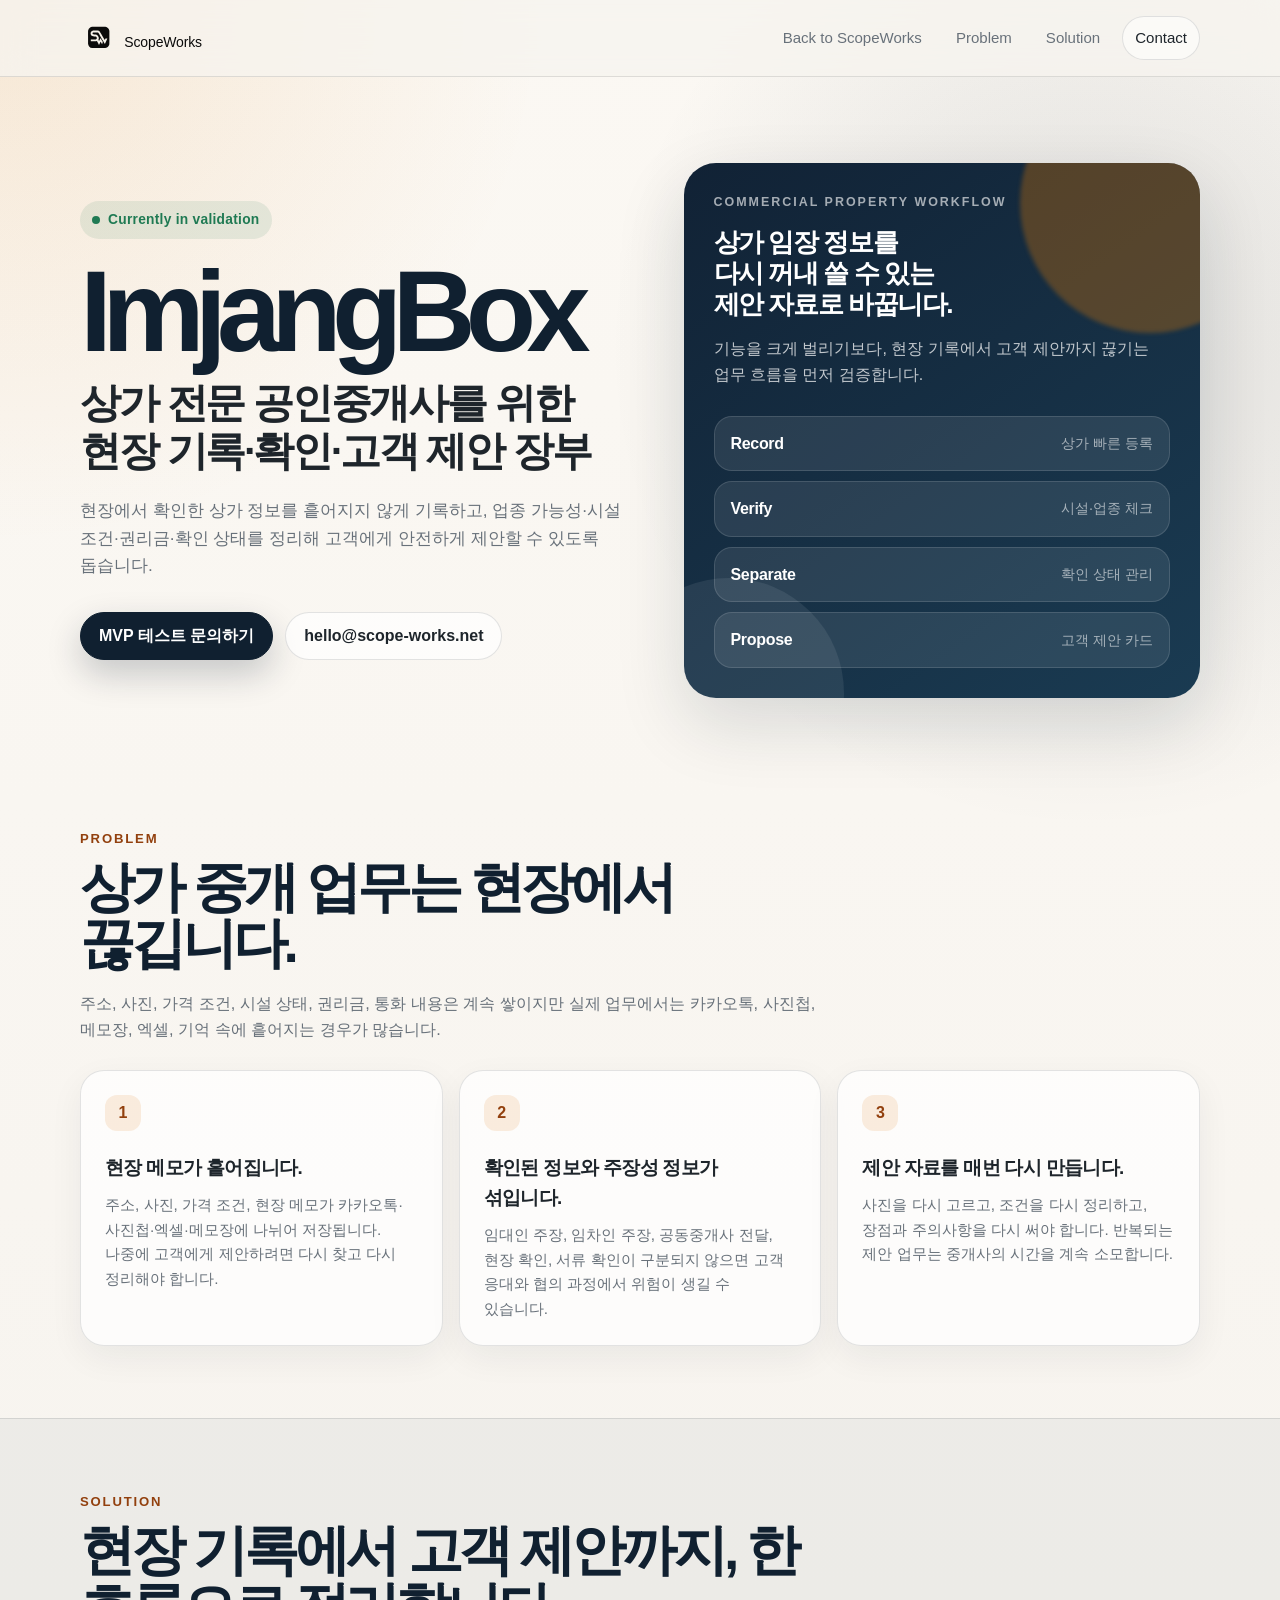
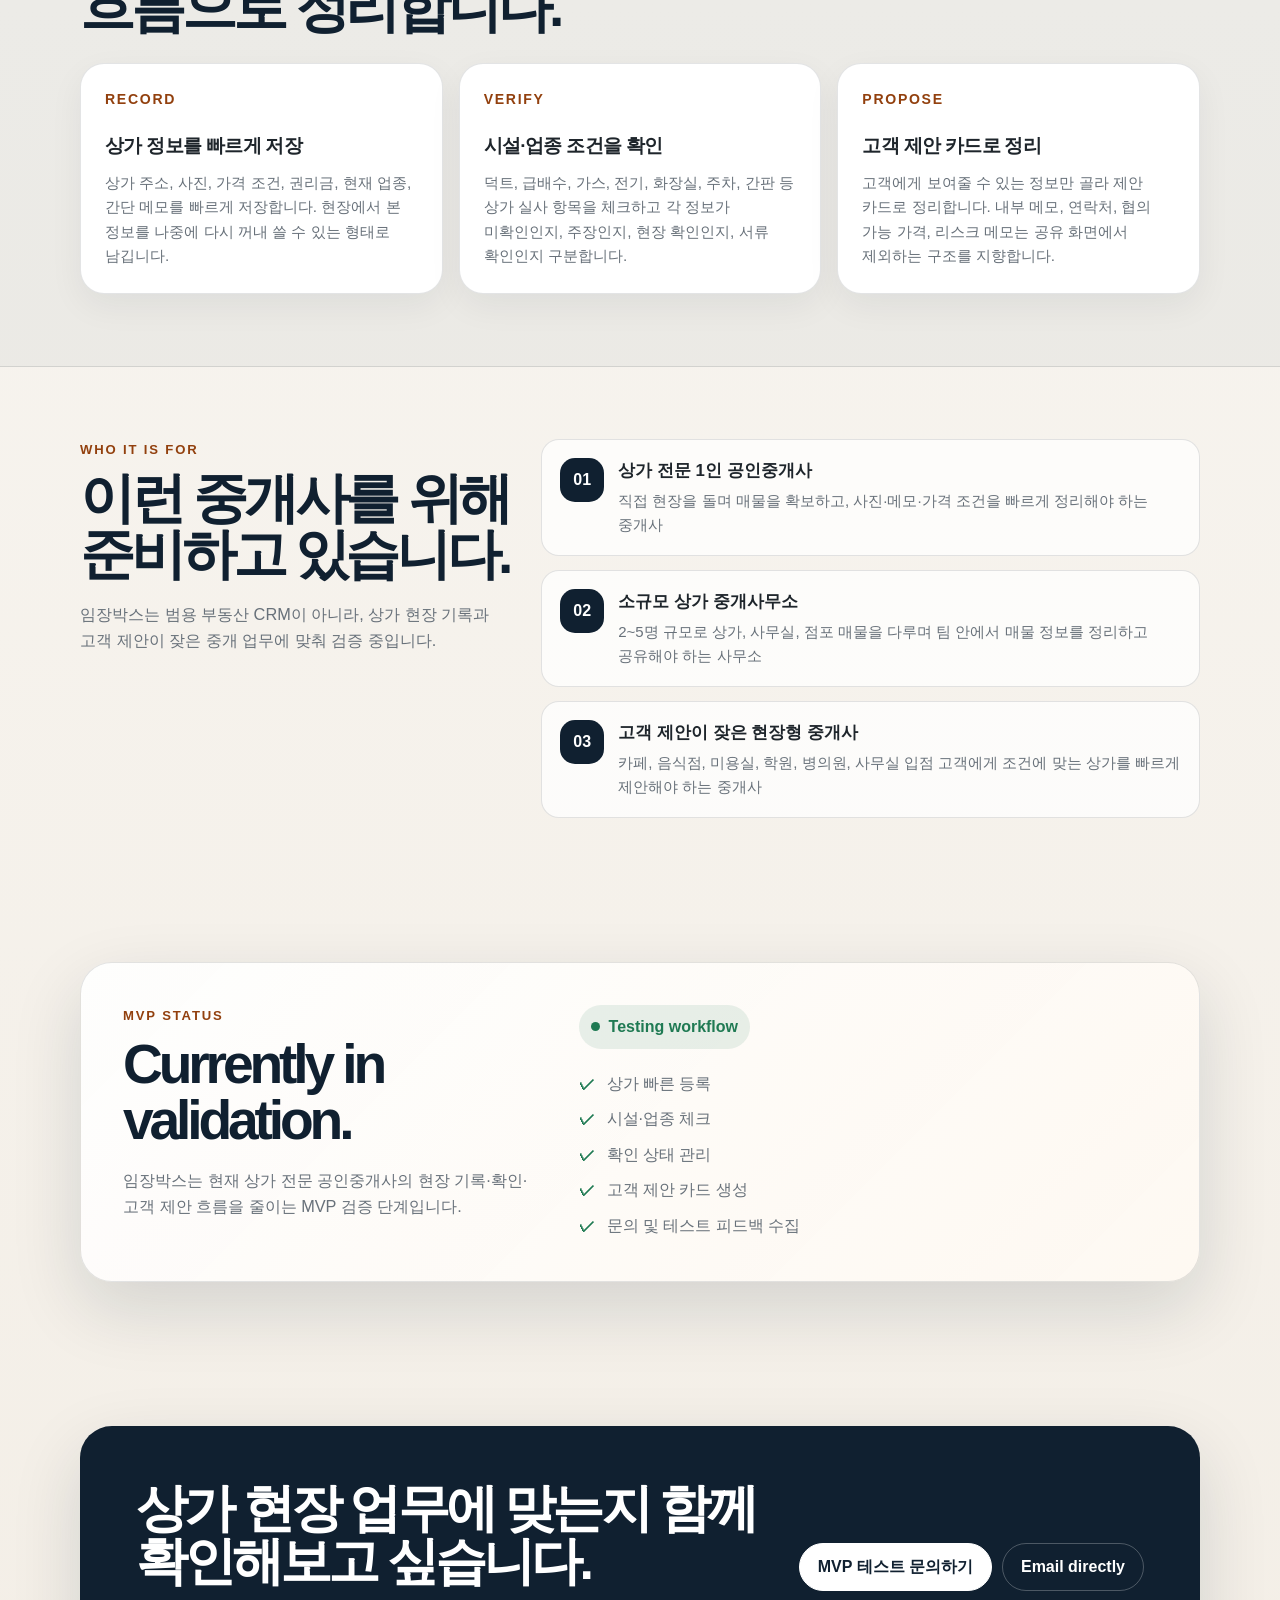
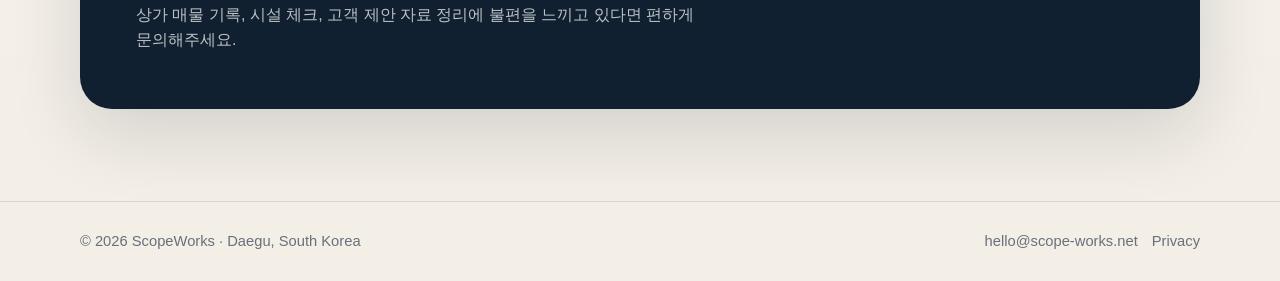
==== imjangbox/index.html @ 3f8b6c14 "Add files via upload" ====
<!doctype html>
<html lang="ko">
<head>
  <meta charset="utf-8" />
  <meta name="viewport" content="width=device-width, initial-scale=1" />
  <title>ImjangBox | 상가 전문 공인중개사용 현장 기록·제안 장부</title>
  <meta name="description" content="임장박스는 상가 전문 공인중개사가 현장에서 확인한 상가 매물 정보를 기록하고, 시설 조건·업종 가능성·확인 상태를 정리해 고객 제안 카드로 연결하는 MVP입니다." />
  <link rel="canonical" href="https://scope-works.net/imjangbox/" />

  <meta property="og:type" content="website" />
  <meta property="og:site_name" content="ScopeWorks" />
  <meta property="og:title" content="ImjangBox by ScopeWorks" />
  <meta property="og:description" content="상가 전문 공인중개사를 위한 현장 기록·확인·고객 제안 장부 MVP" />
  <meta property="og:url" content="https://scope-works.net/imjangbox/" />
  <meta property="og:image" content="https://scope-works.net/og-image.png" />
  <meta name="twitter:card" content="summary_large_image" />

  <link rel="icon" href="/favicon.ico" sizes="any" />
  <link rel="icon" href="/favicon.svg" type="image/svg+xml" />
  <link rel="apple-touch-icon" href="/apple-touch-icon.png" />

  <style>
    :root {
      --bg: #f7f4ef;
      --surface: #fffaf3;
      --surface-strong: #ffffff;
      --ink: #1e252b;
      --muted: #68717a;
      --line: rgba(30, 37, 43, 0.12);
      --navy: #102030;
      --navy-soft: #18344a;
      --accent: #d97706;
      --accent-dark: #92400e;
      --green: #1f7a53;
      --shadow: 0 26px 70px rgba(16, 32, 48, 0.14);
      --radius-xl: 32px;
      --radius-lg: 24px;
      --radius-md: 18px;
      --max: 1120px;
    }

    * { box-sizing: border-box; }
    html { scroll-behavior: smooth; }
    body {
      margin: 0;
      font-family: ui-sans-serif, -apple-system, BlinkMacSystemFont, "Segoe UI", "Apple SD Gothic Neo", "Noto Sans KR", "Malgun Gothic", sans-serif;
      color: var(--ink);
      background:
        radial-gradient(circle at top left, rgba(217, 119, 6, 0.13), transparent 34rem),
        radial-gradient(circle at 85% 10%, rgba(16, 32, 48, 0.12), transparent 30rem),
        linear-gradient(180deg, #fbf8f3 0%, var(--bg) 46%, #f3eee6 100%);
      line-height: 1.6;
      word-break: keep-all;
    }
    a { color: inherit; text-decoration: none; }
    img { max-width: 100%; display: block; }

    .skip {
      position: absolute;
      left: -999px;
      top: auto;
      width: 1px;
      height: 1px;
      overflow: hidden;
    }
    .skip:focus {
      left: 24px;
      top: 24px;
      width: auto;
      height: auto;
      padding: 12px 16px;
      background: var(--navy);
      color: white;
      border-radius: 999px;
      z-index: 999;
    }

    .container { width: min(var(--max), calc(100% - 40px)); margin: 0 auto; }

    .site-header {
      position: sticky;
      top: 0;
      z-index: 50;
      backdrop-filter: blur(16px);
      background: rgba(247, 244, 239, 0.78);
      border-bottom: 1px solid var(--line);
    }
    .nav {
      height: 76px;
      display: flex;
      align-items: center;
      justify-content: space-between;
      gap: 24px;
    }
    .brand { display: flex; align-items: center; gap: 12px; font-weight: 800; letter-spacing: -0.03em; }
    .brand img { width: 168px; height: auto; }
    .brand-text { font-size: 1.05rem; }
    .nav-links { display: flex; align-items: center; gap: 10px; color: var(--muted); font-size: 0.94rem; }
    .nav-links a { padding: 9px 12px; border-radius: 999px; }
    .nav-links a:hover { background: rgba(16, 32, 48, 0.06); color: var(--ink); }
    .nav-links .pill { border: 1px solid var(--line); background: rgba(255,255,255,.55); color: var(--ink); }

    .hero { padding: 86px 0 58px; }
    .hero-grid {
      display: grid;
      grid-template-columns: 1.04fr .96fr;
      gap: 44px;
      align-items: center;
    }
    .eyebrow {
      display: inline-flex;
      align-items: center;
      gap: 8px;
      padding: 8px 12px;
      border-radius: 999px;
      background: rgba(31, 122, 83, 0.1);
      color: var(--green);
      font-weight: 800;
      font-size: .86rem;
      letter-spacing: .02em;
      margin-bottom: 22px;
    }
    .eyebrow::before { content: ""; width: 8px; height: 8px; border-radius: 99px; background: currentColor; }
    h1 {
      font-size: clamp(3.1rem, 9vw, 7.4rem);
      line-height: .88;
      letter-spacing: -0.085em;
      margin: 0 0 18px;
      color: var(--navy);
    }
    .hero h2 {
      margin: 0;
      font-size: clamp(1.5rem, 3.2vw, 2.55rem);
      line-height: 1.16;
      letter-spacing: -0.055em;
      color: var(--ink);
    }
    .hero-copy { margin: 22px 0 0; max-width: 680px; color: var(--muted); font-size: 1.08rem; }
    .cta-row { display: flex; flex-wrap: wrap; gap: 12px; margin-top: 32px; }
    .button {
      display: inline-flex;
      align-items: center;
      justify-content: center;
      min-height: 48px;
      padding: 0 18px;
      border-radius: 999px;
      font-weight: 850;
      border: 1px solid var(--line);
      transition: transform .18s ease, box-shadow .18s ease, background .18s ease;
    }
    .button:hover { transform: translateY(-1px); }
    .button.primary { background: var(--navy); color: white; box-shadow: 0 14px 34px rgba(16, 32, 48, .22); border-color: var(--navy); }
    .button.primary:hover { background: var(--navy-soft); }
    .button.secondary { background: rgba(255,255,255,.68); color: var(--ink); }
    .button.secondary:hover { background: white; }

    .product-card {
      position: relative;
      background: linear-gradient(145deg, #112235, #1a3b52);
      color: white;
      border-radius: var(--radius-xl);
      padding: 30px;
      box-shadow: var(--shadow);
      overflow: hidden;
      min-height: 430px;
    }
    .product-card::before {
      content: "";
      position: absolute;
      inset: -90px -80px auto auto;
      width: 260px;
      height: 260px;
      border-radius: 50%;
      background: rgba(217, 119, 6, 0.33);
      filter: blur(2px);
    }
    .product-card::after {
      content: "";
      position: absolute;
      inset: auto auto -110px -70px;
      width: 230px;
      height: 230px;
      border-radius: 50%;
      background: rgba(255, 255, 255, 0.08);
    }
    .card-inner { position: relative; z-index: 1; }
    .mini-label { font-size: .78rem; text-transform: uppercase; letter-spacing: .16em; color: rgba(255,255,255,.62); font-weight: 800; }
    .product-card h3 { font-size: 1.65rem; line-height: 1.18; letter-spacing: -0.055em; margin: 14px 0 16px; }
    .product-card p { color: rgba(255,255,255,.74); margin: 0; }
    .flow { display: grid; gap: 10px; margin-top: 28px; }
    .flow-item {
      display: flex; align-items: center; justify-content: space-between; gap: 12px;
      padding: 14px 16px;
      border-radius: 18px;
      background: rgba(255,255,255,.09);
      border: 1px solid rgba(255,255,255,.13);
    }
    .flow-item strong { letter-spacing: -0.02em; }
    .flow-item span { color: rgba(255,255,255,.58); font-size: .9rem; }

    section { padding: 72px 0; }
    .section-head { max-width: 760px; margin-bottom: 28px; }
    .section-kicker {
      margin: 0 0 10px;
      color: var(--accent-dark);
      font-size: .82rem;
      text-transform: uppercase;
      font-weight: 900;
      letter-spacing: .14em;
    }
    .section-title {
      margin: 0;
      font-size: clamp(2rem, 4.5vw, 3.45rem);
      line-height: 1.02;
      letter-spacing: -0.075em;
      color: var(--navy);
    }
    .section-copy { color: var(--muted); margin: 18px 0 0; font-size: 1.02rem; max-width: 760px; }

    .grid-3 { display: grid; grid-template-columns: repeat(3, 1fr); gap: 16px; }
    .panel {
      background: rgba(255,255,255,.72);
      border: 1px solid var(--line);
      border-radius: var(--radius-lg);
      padding: 24px;
      box-shadow: 0 12px 34px rgba(16, 32, 48, 0.06);
    }
    .panel .num {
      width: 36px; height: 36px; border-radius: 12px;
      display: grid; place-items: center;
      background: rgba(217, 119, 6, .12);
      color: var(--accent-dark);
      font-weight: 900;
      margin-bottom: 22px;
    }
    .panel h3 { margin: 0 0 10px; font-size: 1.18rem; letter-spacing: -0.035em; }
    .panel p { margin: 0; color: var(--muted); font-size: .96rem; }

    .solution { background: rgba(16, 32, 48, 0.045); border-top: 1px solid var(--line); border-bottom: 1px solid var(--line); }
    .solution .panel { background: var(--surface-strong); }
    .wordmark { font-size: .88rem; color: var(--accent-dark); font-weight: 900; text-transform: uppercase; letter-spacing: .12em; margin-bottom: 20px; }

    .audience-wrap { display: grid; grid-template-columns: .8fr 1.2fr; gap: 22px; align-items: start; }
    .audience-list { display: grid; gap: 14px; }
    .audience-item { display: grid; grid-template-columns: 44px 1fr; gap: 14px; padding: 18px; border-radius: var(--radius-md); border: 1px solid var(--line); background: rgba(255,255,255,.72); }
    .audience-icon { width: 44px; height: 44px; border-radius: 15px; background: var(--navy); color: white; display: grid; place-items: center; font-weight: 900; }
    .audience-item h3 { margin: 0 0 4px; font-size: 1.05rem; }
    .audience-item p { margin: 0; color: var(--muted); font-size: .94rem; }

    .status-card {
      background: linear-gradient(135deg, rgba(255,255,255,.88), rgba(255,250,243,.86));
      border: 1px solid var(--line);
      border-radius: var(--radius-xl);
      padding: clamp(26px, 5vw, 42px);
      box-shadow: var(--shadow);
      display: grid;
      grid-template-columns: .85fr 1.15fr;
      gap: 28px;
      align-items: start;
    }
    .status-badge { display: inline-flex; align-items: center; gap: 9px; padding: 9px 12px; border-radius: 999px; background: rgba(31,122,83,.1); color: var(--green); font-weight: 900; }
    .status-badge::before { content: ""; width: 9px; height: 9px; background: currentColor; border-radius: 50%; }
    .check-list { list-style: none; padding: 0; margin: 0; display: grid; gap: 10px; }
    .check-list li { position: relative; padding-left: 28px; color: var(--muted); }
    .check-list li::before { content: "✓"; position: absolute; left: 0; top: 0; color: var(--green); font-weight: 900; }

    .contact { padding-bottom: 92px; }
    .contact-box {
      background: var(--navy);
      color: white;
      border-radius: var(--radius-xl);
      padding: clamp(30px, 6vw, 56px);
      display: grid;
      grid-template-columns: 1fr auto;
      gap: 28px;
      align-items: center;
      box-shadow: var(--shadow);
    }
    .contact-box h2 { margin: 0 0 14px; font-size: clamp(2rem, 4.5vw, 3.25rem); line-height: 1.02; letter-spacing: -0.075em; }
    .contact-box p { margin: 0; color: rgba(255,255,255,.72); max-width: 760px; }
    .contact-actions { display: flex; flex-wrap: wrap; gap: 10px; justify-content: flex-end; }
    .contact .button.primary { background: white; color: var(--navy); border-color: white; box-shadow: none; }
    .contact .button.secondary { background: transparent; color: white; border-color: rgba(255,255,255,.25); }

    .site-footer { border-top: 1px solid var(--line); padding: 28px 0; color: var(--muted); font-size: .92rem; }
    .footer-inner { display: flex; justify-content: space-between; gap: 16px; align-items: center; flex-wrap: wrap; }
    .footer-links { display: flex; gap: 14px; align-items: center; flex-wrap: wrap; }
    .footer-links a:hover { color: var(--ink); }

    @media (max-width: 900px) {
      .hero { padding-top: 58px; }
      .hero-grid, .audience-wrap, .status-card, .contact-box { grid-template-columns: 1fr; }
      .product-card { min-height: 0; }
      .grid-3 { grid-template-columns: 1fr; }
      .contact-actions { justify-content: flex-start; }
      .nav { height: 66px; }
      .brand img { width: 142px; }
      .nav-links a:not(.pill) { display: none; }
    }
    @media (max-width: 560px) {
      .container { width: min(100% - 28px, var(--max)); }
      section { padding: 54px 0; }
      .hero { padding: 46px 0 36px; }
      .product-card, .panel, .status-card, .contact-box { border-radius: 22px; }
      .button { width: 100%; }
      .cta-row, .contact-actions { width: 100%; }
      .nav-links .pill { padding-inline: 10px; }
    }
  </style>

  <script type="application/ld+json">
  {
    "@context": "https://schema.org",
    "@type": "SoftwareApplication",
    "name": "ImjangBox",
    "applicationCategory": "BusinessApplication",
    "operatingSystem": "Web",
    "description": "상가 전문 공인중개사를 위한 현장 기록·확인·고객 제안 장부 MVP",
    "url": "https://scope-works.net/imjangbox/",
    "publisher": {
      "@type": "Organization",
      "name": "ScopeWorks",
      "url": "https://scope-works.net/",
      "email": "hello@scope-works.net"
    }
  }
  </script>
</head>
<body>
  <a class="skip" href="#main">본문으로 이동</a>

  <header class="site-header">
    <div class="container nav" aria-label="Main navigation">
      <a class="brand" href="/" aria-label="ScopeWorks home">
        <img src="/logo.svg" alt="ScopeWorks" onerror="this.style.display='none'; this.nextElementSibling.style.display='inline';" />
        <span class="brand-text" style="display:none;">ScopeWorks</span>
      </a>
      <nav class="nav-links" aria-label="Page navigation">
        <a href="/">Back to ScopeWorks</a>
        <a href="#problem">Problem</a>
        <a href="#solution">Solution</a>
        <a class="pill" href="https://docs.google.com/forms/d/e/1FAIpQLSdA_9wyBIyGk60wJMkXWA0QZ81RhQ4heFFH1GMJtZ8MtcViuQ/viewform?usp=sharing&ouid=108030737834910059226" target="_blank" rel="noopener noreferrer">Contact</a>
      </nav>
    </div>
  </header>

  <main id="main">
    <section class="hero">
      <div class="container hero-grid">
        <div>
          <div class="eyebrow">Currently in validation</div>
          <h1>ImjangBox</h1>
          <h2>상가 전문 공인중개사를 위한<br />현장 기록·확인·고객 제안 장부</h2>
          <p class="hero-copy">
            현장에서 확인한 상가 정보를 흩어지지 않게 기록하고, 업종 가능성·시설 조건·권리금·확인 상태를 정리해 고객에게 안전하게 제안할 수 있도록 돕습니다.
          </p>
          <div class="cta-row">
            <a class="button primary" href="https://docs.google.com/forms/d/e/1FAIpQLSdA_9wyBIyGk60wJMkXWA0QZ81RhQ4heFFH1GMJtZ8MtcViuQ/viewform?usp=sharing&ouid=108030737834910059226" target="_blank" rel="noopener noreferrer">MVP 테스트 문의하기</a>
            <a class="button secondary" href="mailto:hello@scope-works.net">hello@scope-works.net</a>
          </div>
        </div>

        <aside class="product-card" aria-label="ImjangBox workflow">
          <div class="card-inner">
            <div class="mini-label">Commercial property workflow</div>
            <h3>상가 임장 정보를<br />다시 꺼내 쓸 수 있는<br />제안 자료로 바꿉니다.</h3>
            <p>기능을 크게 벌리기보다, 현장 기록에서 고객 제안까지 끊기는 업무 흐름을 먼저 검증합니다.</p>
            <div class="flow" aria-label="Core workflow">
              <div class="flow-item"><strong>Record</strong><span>상가 빠른 등록</span></div>
              <div class="flow-item"><strong>Verify</strong><span>시설·업종 체크</span></div>
              <div class="flow-item"><strong>Separate</strong><span>확인 상태 관리</span></div>
              <div class="flow-item"><strong>Propose</strong><span>고객 제안 카드</span></div>
            </div>
          </div>
        </aside>
      </div>
    </section>

    <section id="problem" aria-labelledby="problem-title">
      <div class="container">
        <div class="section-head">
          <p class="section-kicker">Problem</p>
          <h2 class="section-title" id="problem-title">상가 중개 업무는 현장에서 끊깁니다.</h2>
          <p class="section-copy">
            주소, 사진, 가격 조건, 시설 상태, 권리금, 통화 내용은 계속 쌓이지만 실제 업무에서는 카카오톡, 사진첩, 메모장, 엑셀, 기억 속에 흩어지는 경우가 많습니다.
          </p>
        </div>
        <div class="grid-3">
          <article class="panel">
            <div class="num">1</div>
            <h3>현장 메모가 흩어집니다.</h3>
            <p>주소, 사진, 가격 조건, 현장 메모가 카카오톡·사진첩·엑셀·메모장에 나뉘어 저장됩니다. 나중에 고객에게 제안하려면 다시 찾고 다시 정리해야 합니다.</p>
          </article>
          <article class="panel">
            <div class="num">2</div>
            <h3>확인된 정보와 주장성 정보가 섞입니다.</h3>
            <p>임대인 주장, 임차인 주장, 공동중개사 전달, 현장 확인, 서류 확인이 구분되지 않으면 고객 응대와 협의 과정에서 위험이 생길 수 있습니다.</p>
          </article>
          <article class="panel">
            <div class="num">3</div>
            <h3>제안 자료를 매번 다시 만듭니다.</h3>
            <p>사진을 다시 고르고, 조건을 다시 정리하고, 장점과 주의사항을 다시 써야 합니다. 반복되는 제안 업무는 중개사의 시간을 계속 소모합니다.</p>
          </article>
        </div>
      </div>
    </section>

    <section class="solution" id="solution" aria-labelledby="solution-title">
      <div class="container">
        <div class="section-head">
          <p class="section-kicker">Solution</p>
          <h2 class="section-title" id="solution-title">현장 기록에서 고객 제안까지, 한 흐름으로 정리합니다.</h2>
        </div>
        <div class="grid-3">
          <article class="panel">
            <div class="wordmark">Record</div>
            <h3>상가 정보를 빠르게 저장</h3>
            <p>상가 주소, 사진, 가격 조건, 권리금, 현재 업종, 간단 메모를 빠르게 저장합니다. 현장에서 본 정보를 나중에 다시 꺼내 쓸 수 있는 형태로 남깁니다.</p>
          </article>
          <article class="panel">
            <div class="wordmark">Verify</div>
            <h3>시설·업종 조건을 확인</h3>
            <p>덕트, 급배수, 가스, 전기, 화장실, 주차, 간판 등 상가 실사 항목을 체크하고 각 정보가 미확인인지, 주장인지, 현장 확인인지, 서류 확인인지 구분합니다.</p>
          </article>
          <article class="panel">
            <div class="wordmark">Propose</div>
            <h3>고객 제안 카드로 정리</h3>
            <p>고객에게 보여줄 수 있는 정보만 골라 제안 카드로 정리합니다. 내부 메모, 연락처, 협의 가능 가격, 리스크 메모는 공유 화면에서 제외하는 구조를 지향합니다.</p>
          </article>
        </div>
      </div>
    </section>

    <section id="audience" aria-labelledby="audience-title">
      <div class="container audience-wrap">
        <div class="section-head">
          <p class="section-kicker">Who it is for</p>
          <h2 class="section-title" id="audience-title">이런 중개사를 위해 준비하고 있습니다.</h2>
          <p class="section-copy">임장박스는 범용 부동산 CRM이 아니라, 상가 현장 기록과 고객 제안이 잦은 중개 업무에 맞춰 검증 중입니다.</p>
        </div>
        <div class="audience-list">
          <article class="audience-item">
            <div class="audience-icon">01</div>
            <div><h3>상가 전문 1인 공인중개사</h3><p>직접 현장을 돌며 매물을 확보하고, 사진·메모·가격 조건을 빠르게 정리해야 하는 중개사</p></div>
          </article>
          <article class="audience-item">
            <div class="audience-icon">02</div>
            <div><h3>소규모 상가 중개사무소</h3><p>2~5명 규모로 상가, 사무실, 점포 매물을 다루며 팀 안에서 매물 정보를 정리하고 공유해야 하는 사무소</p></div>
          </article>
          <article class="audience-item">
            <div class="audience-icon">03</div>
            <div><h3>고객 제안이 잦은 현장형 중개사</h3><p>카페, 음식점, 미용실, 학원, 병의원, 사무실 입점 고객에게 조건에 맞는 상가를 빠르게 제안해야 하는 중개사</p></div>
          </article>
        </div>
      </div>
    </section>

    <section id="status" aria-labelledby="status-title">
      <div class="container">
        <div class="status-card">
          <div>
            <p class="section-kicker">MVP Status</p>
            <h2 class="section-title" id="status-title">Currently in validation.</h2>
            <p class="section-copy">임장박스는 현재 상가 전문 공인중개사의 현장 기록·확인·고객 제안 흐름을 줄이는 MVP 검증 단계입니다.</p>
          </div>
          <div>
            <div class="status-badge">Testing workflow</div>
            <ul class="check-list" style="margin-top: 22px;">
              <li>상가 빠른 등록</li>
              <li>시설·업종 체크</li>
              <li>확인 상태 관리</li>
              <li>고객 제안 카드 생성</li>
              <li>문의 및 테스트 피드백 수집</li>
            </ul>
          </div>
        </div>
      </div>
    </section>

    <section class="contact" id="contact" aria-labelledby="contact-title">
      <div class="container">
        <div class="contact-box">
          <div>
            <h2 id="contact-title">상가 현장 업무에 맞는지 함께 확인해보고 싶습니다.</h2>
            <p>상가 매물 기록, 시설 체크, 고객 제안 자료 정리에 불편을 느끼고 있다면 편하게 문의해주세요.</p>
          </div>
          <div class="contact-actions">
            <a class="button primary" href="https://docs.google.com/forms/d/e/1FAIpQLSdA_9wyBIyGk60wJMkXWA0QZ81RhQ4heFFH1GMJtZ8MtcViuQ/viewform?usp=sharing&ouid=108030737834910059226" target="_blank" rel="noopener noreferrer">MVP 테스트 문의하기</a>
            <a class="button secondary" href="mailto:hello@scope-works.net">Email directly</a>
          </div>
        </div>
      </div>
    </section>
  </main>

  <footer class="site-footer">
    <div class="container footer-inner">
      <div>© 2026 ScopeWorks · Daegu, South Korea</div>
      <div class="footer-links">
        <a href="mailto:hello@scope-works.net">hello@scope-works.net</a>
        <a href="/privacy.html">Privacy</a>
      </div>
    </div>
  </footer>
</body>
</html>
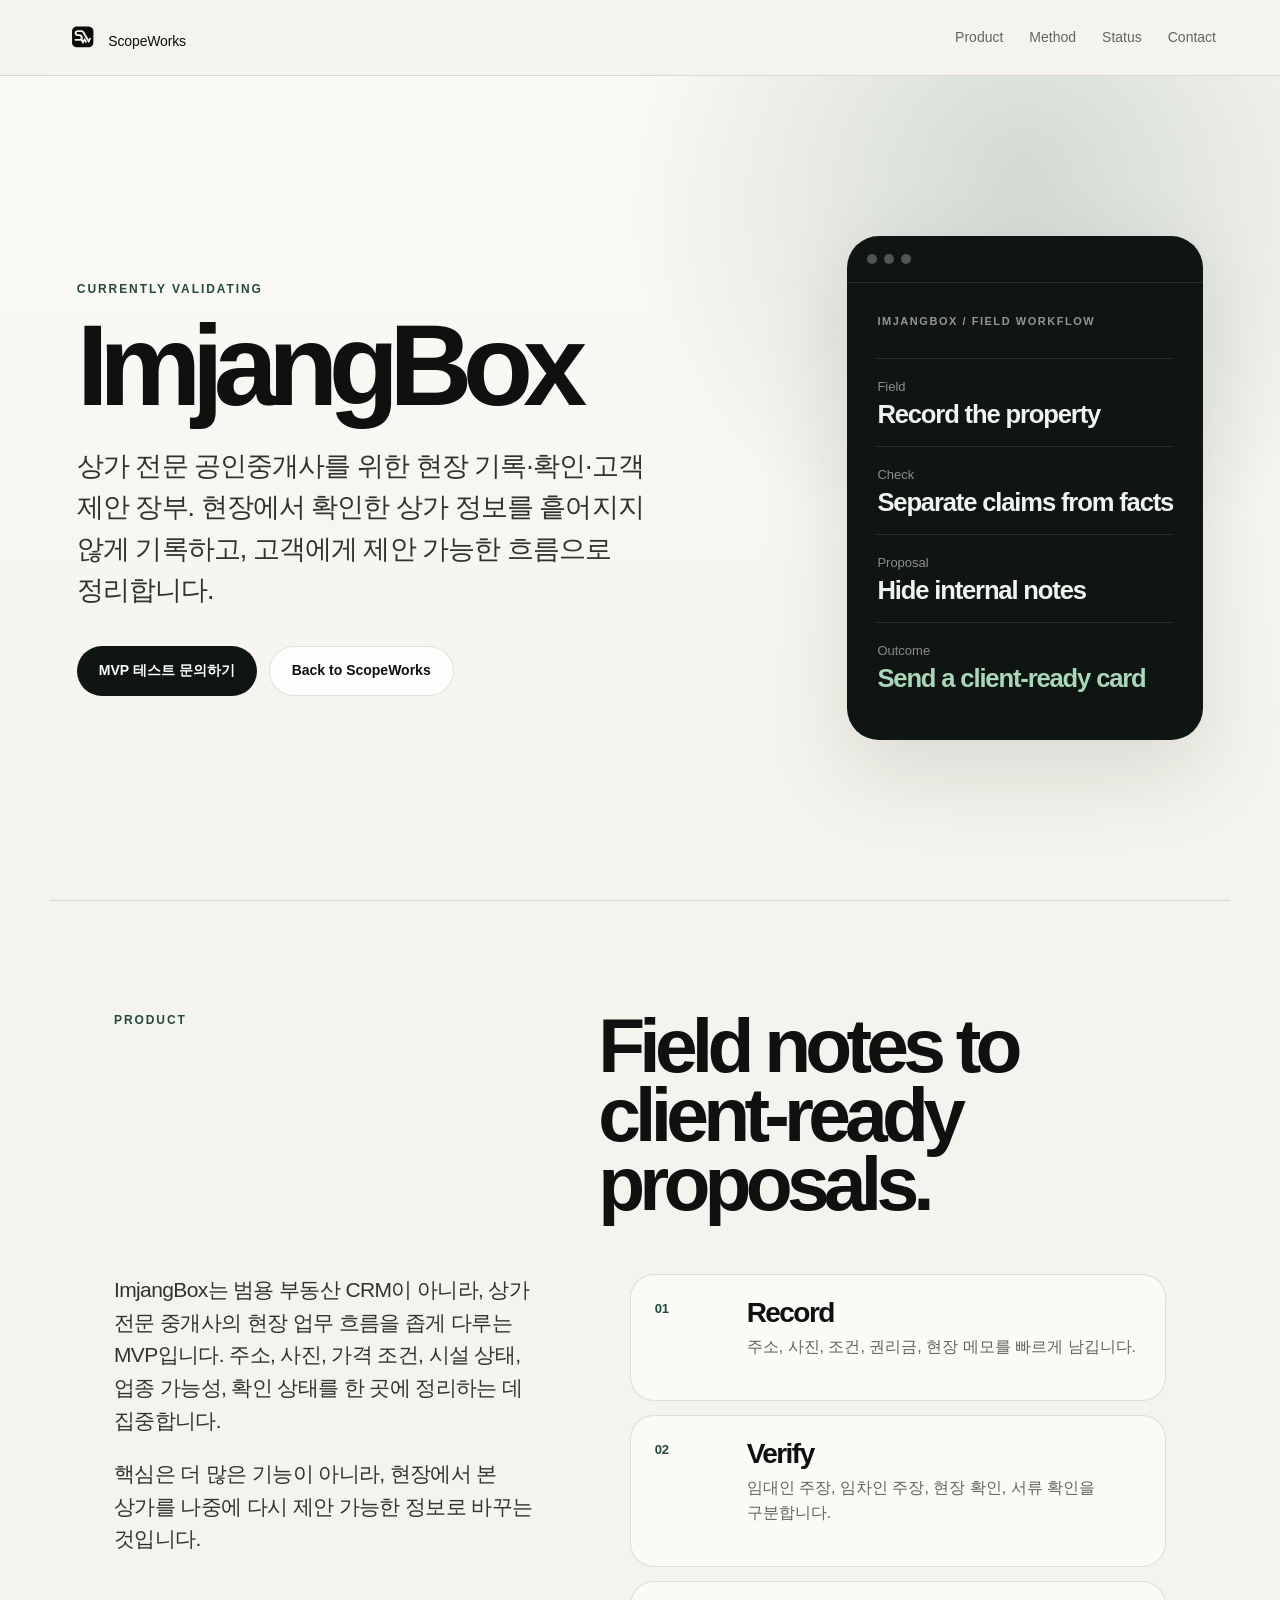
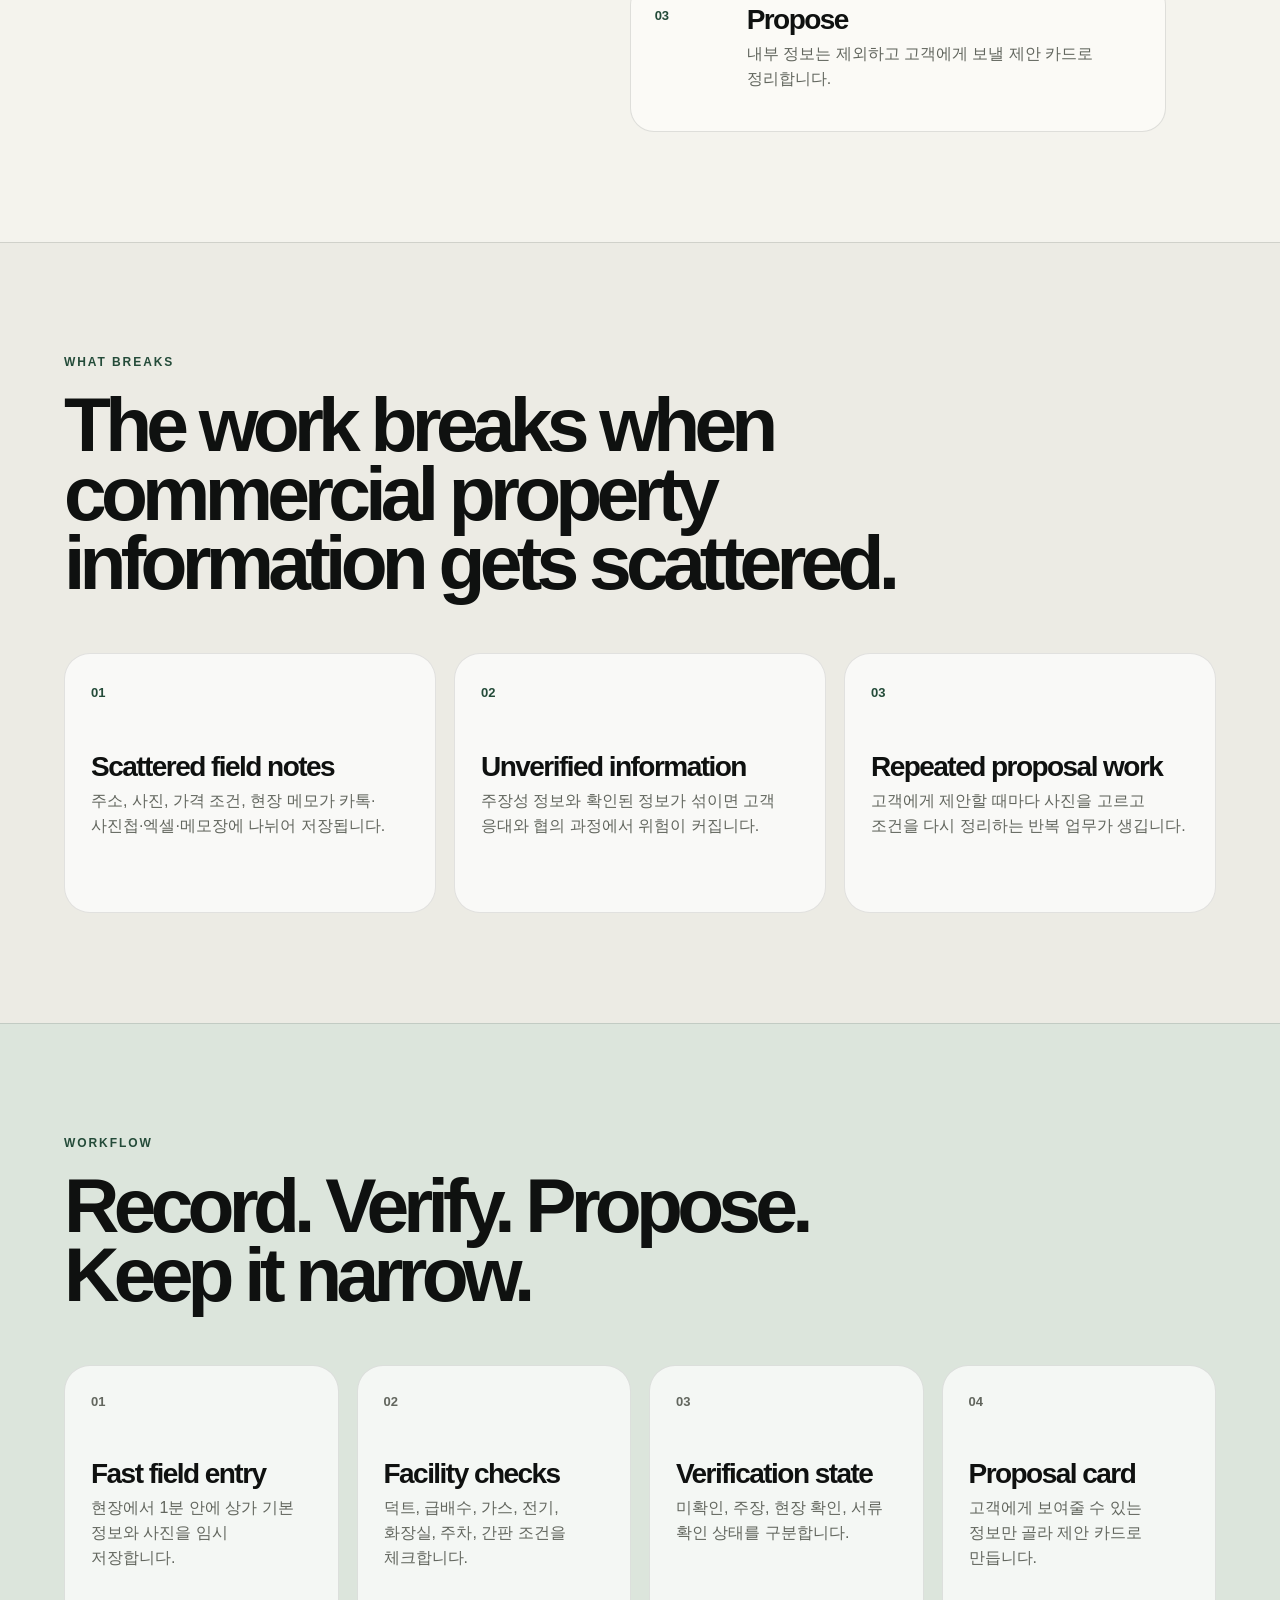
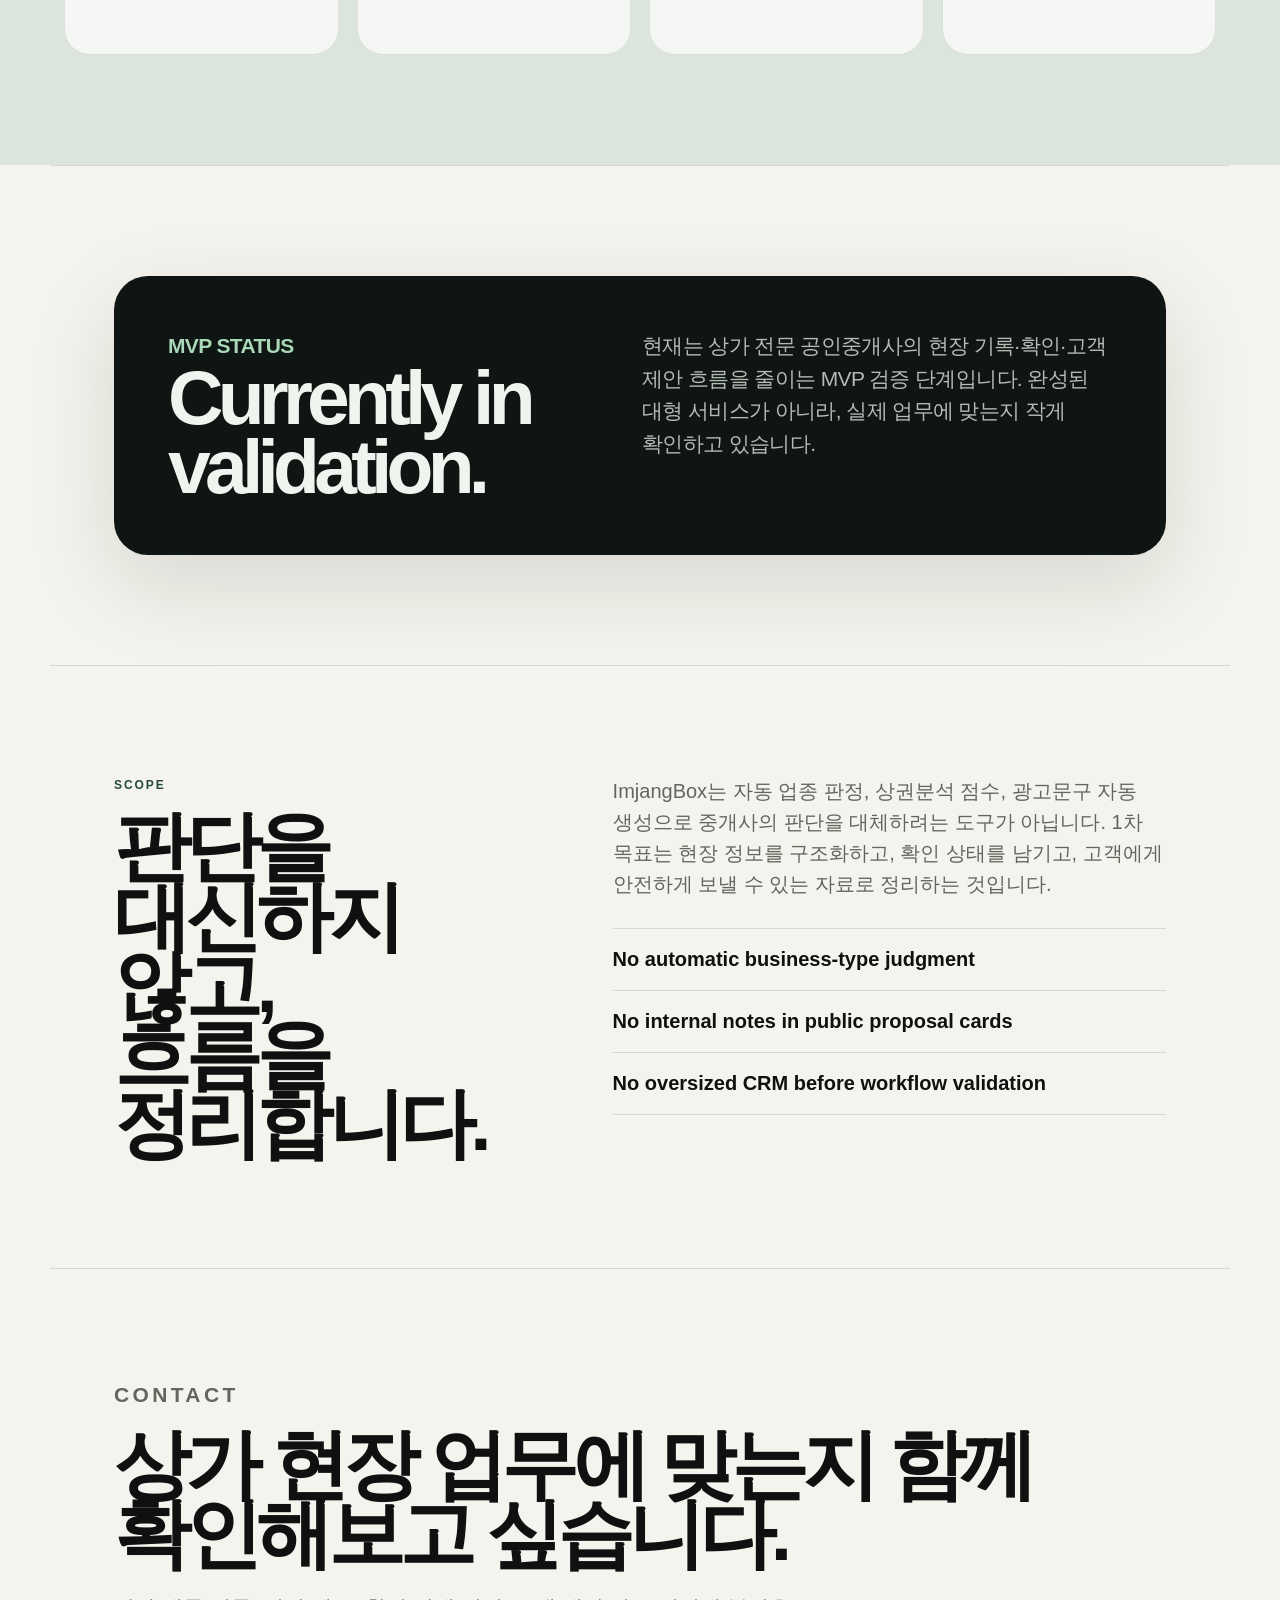
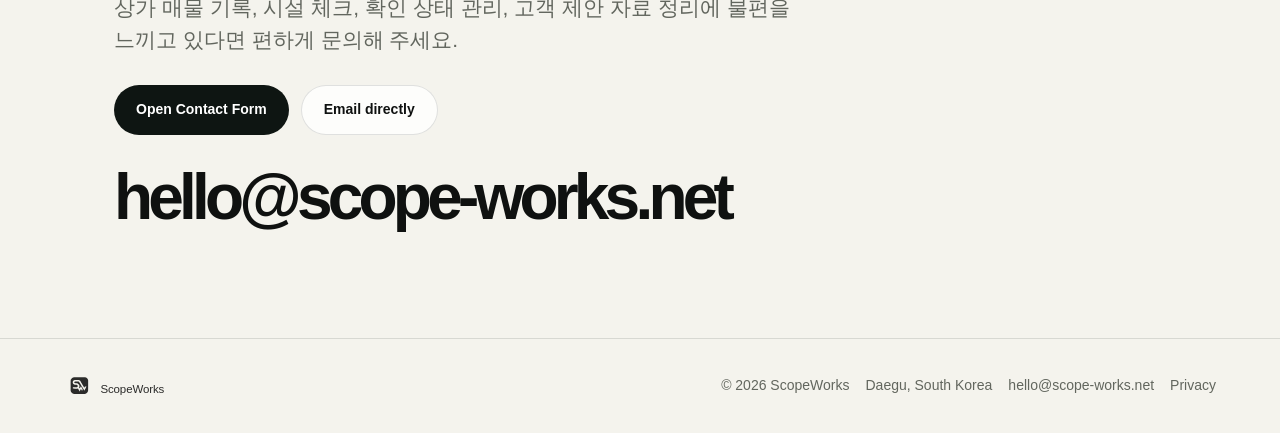
==== commit 136315bc: "Align ImjangBox page with ScopeWorks site style" ====
--- a/imjangbox/index.html
+++ b/imjangbox/index.html
@@ -3,503 +3,178 @@
 <head>
   <meta charset="utf-8" />
   <meta name="viewport" content="width=device-width, initial-scale=1" />
-  <title>ImjangBox | 상가 전문 공인중개사용 현장 기록·제안 장부</title>
-  <meta name="description" content="임장박스는 상가 전문 공인중개사가 현장에서 확인한 상가 매물 정보를 기록하고, 시설 조건·업종 가능성·확인 상태를 정리해 고객 제안 카드로 연결하는 MVP입니다." />
+
+  <title>ImjangBox | Commercial Property Workflow by ScopeWorks</title>
+  <meta name="description" content="ImjangBox는 상가 전문 공인중개사가 현장에서 확인한 상가 정보를 기록하고, 시설 조건·업종 가능성·확인 상태를 정리해 고객 제안까지 이어가도록 돕는 MVP입니다." />
+  <meta name="theme-color" content="#0E1512" />
+
   <link rel="canonical" href="https://scope-works.net/imjangbox/" />
+  <link rel="icon" href="/favicon.ico" sizes="any" />
+  <link rel="icon" href="/favicon.svg" type="image/svg+xml" />
+  <link rel="icon" type="image/png" sizes="32x32" href="/favicon-32x32.png" />
+  <link rel="icon" type="image/png" sizes="192x192" href="/favicon-192x192.png" />
+  <link rel="apple-touch-icon" href="/apple-touch-icon.png" />
+  <link rel="manifest" href="/site.webmanifest" />
 
+  <meta property="og:site_name" content="ScopeWorks" />
+  <meta property="og:title" content="ImjangBox | Field notes to client-ready proposals." />
+  <meta property="og:description" content="상가 전문 공인중개사를 위한 현장 기록·확인·고객 제안 장부 MVP" />
   <meta property="og:type" content="website" />
-  <meta property="og:site_name" content="ScopeWorks" />
-  <meta property="og:title" content="ImjangBox by ScopeWorks" />
-  <meta property="og:description" content="상가 전문 공인중개사를 위한 현장 기록·확인·고객 제안 장부 MVP" />
   <meta property="og:url" content="https://scope-works.net/imjangbox/" />
   <meta property="og:image" content="https://scope-works.net/og-image.png" />
+
   <meta name="twitter:card" content="summary_large_image" />
+  <meta name="twitter:title" content="ImjangBox by ScopeWorks" />
+  <meta name="twitter:description" content="Field notes to client-ready proposals." />
+  <meta name="twitter:image" content="https://scope-works.net/og-image.png" />
 
-  <link rel="icon" href="/favicon.ico" sizes="any" />
-  <link rel="icon" href="/favicon.svg" type="image/svg+xml" />
-  <link rel="apple-touch-icon" href="/apple-touch-icon.png" />
-
-  <style>
-    :root {
-      --bg: #f7f4ef;
-      --surface: #fffaf3;
-      --surface-strong: #ffffff;
-      --ink: #1e252b;
-      --muted: #68717a;
-      --line: rgba(30, 37, 43, 0.12);
-      --navy: #102030;
-      --navy-soft: #18344a;
-      --accent: #d97706;
-      --accent-dark: #92400e;
-      --green: #1f7a53;
-      --shadow: 0 26px 70px rgba(16, 32, 48, 0.14);
-      --radius-xl: 32px;
-      --radius-lg: 24px;
-      --radius-md: 18px;
-      --max: 1120px;
-    }
-
-    * { box-sizing: border-box; }
-    html { scroll-behavior: smooth; }
-    body {
-      margin: 0;
-      font-family: ui-sans-serif, -apple-system, BlinkMacSystemFont, "Segoe UI", "Apple SD Gothic Neo", "Noto Sans KR", "Malgun Gothic", sans-serif;
-      color: var(--ink);
-      background:
-        radial-gradient(circle at top left, rgba(217, 119, 6, 0.13), transparent 34rem),
-        radial-gradient(circle at 85% 10%, rgba(16, 32, 48, 0.12), transparent 30rem),
-        linear-gradient(180deg, #fbf8f3 0%, var(--bg) 46%, #f3eee6 100%);
-      line-height: 1.6;
-      word-break: keep-all;
-    }
-    a { color: inherit; text-decoration: none; }
-    img { max-width: 100%; display: block; }
-
-    .skip {
-      position: absolute;
-      left: -999px;
-      top: auto;
-      width: 1px;
-      height: 1px;
-      overflow: hidden;
-    }
-    .skip:focus {
-      left: 24px;
-      top: 24px;
-      width: auto;
-      height: auto;
-      padding: 12px 16px;
-      background: var(--navy);
-      color: white;
-      border-radius: 999px;
-      z-index: 999;
-    }
-
-    .container { width: min(var(--max), calc(100% - 40px)); margin: 0 auto; }
-
-    .site-header {
-      position: sticky;
-      top: 0;
-      z-index: 50;
-      backdrop-filter: blur(16px);
-      background: rgba(247, 244, 239, 0.78);
-      border-bottom: 1px solid var(--line);
-    }
-    .nav {
-      height: 76px;
-      display: flex;
-      align-items: center;
-      justify-content: space-between;
-      gap: 24px;
-    }
-    .brand { display: flex; align-items: center; gap: 12px; font-weight: 800; letter-spacing: -0.03em; }
-    .brand img { width: 168px; height: auto; }
-    .brand-text { font-size: 1.05rem; }
-    .nav-links { display: flex; align-items: center; gap: 10px; color: var(--muted); font-size: 0.94rem; }
-    .nav-links a { padding: 9px 12px; border-radius: 999px; }
-    .nav-links a:hover { background: rgba(16, 32, 48, 0.06); color: var(--ink); }
-    .nav-links .pill { border: 1px solid var(--line); background: rgba(255,255,255,.55); color: var(--ink); }
-
-    .hero { padding: 86px 0 58px; }
-    .hero-grid {
-      display: grid;
-      grid-template-columns: 1.04fr .96fr;
-      gap: 44px;
-      align-items: center;
-    }
-    .eyebrow {
-      display: inline-flex;
-      align-items: center;
-      gap: 8px;
-      padding: 8px 12px;
-      border-radius: 999px;
-      background: rgba(31, 122, 83, 0.1);
-      color: var(--green);
-      font-weight: 800;
-      font-size: .86rem;
-      letter-spacing: .02em;
-      margin-bottom: 22px;
-    }
-    .eyebrow::before { content: ""; width: 8px; height: 8px; border-radius: 99px; background: currentColor; }
-    h1 {
-      font-size: clamp(3.1rem, 9vw, 7.4rem);
-      line-height: .88;
-      letter-spacing: -0.085em;
-      margin: 0 0 18px;
-      color: var(--navy);
-    }
-    .hero h2 {
-      margin: 0;
-      font-size: clamp(1.5rem, 3.2vw, 2.55rem);
-      line-height: 1.16;
-      letter-spacing: -0.055em;
-      color: var(--ink);
-    }
-    .hero-copy { margin: 22px 0 0; max-width: 680px; color: var(--muted); font-size: 1.08rem; }
-    .cta-row { display: flex; flex-wrap: wrap; gap: 12px; margin-top: 32px; }
-    .button {
-      display: inline-flex;
-      align-items: center;
-      justify-content: center;
-      min-height: 48px;
-      padding: 0 18px;
-      border-radius: 999px;
-      font-weight: 850;
-      border: 1px solid var(--line);
-      transition: transform .18s ease, box-shadow .18s ease, background .18s ease;
-    }
-    .button:hover { transform: translateY(-1px); }
-    .button.primary { background: var(--navy); color: white; box-shadow: 0 14px 34px rgba(16, 32, 48, .22); border-color: var(--navy); }
-    .button.primary:hover { background: var(--navy-soft); }
-    .button.secondary { background: rgba(255,255,255,.68); color: var(--ink); }
-    .button.secondary:hover { background: white; }
-
-    .product-card {
-      position: relative;
-      background: linear-gradient(145deg, #112235, #1a3b52);
-      color: white;
-      border-radius: var(--radius-xl);
-      padding: 30px;
-      box-shadow: var(--shadow);
-      overflow: hidden;
-      min-height: 430px;
-    }
-    .product-card::before {
-      content: "";
-      position: absolute;
-      inset: -90px -80px auto auto;
-      width: 260px;
-      height: 260px;
-      border-radius: 50%;
-      background: rgba(217, 119, 6, 0.33);
-      filter: blur(2px);
-    }
-    .product-card::after {
-      content: "";
-      position: absolute;
-      inset: auto auto -110px -70px;
-      width: 230px;
-      height: 230px;
-      border-radius: 50%;
-      background: rgba(255, 255, 255, 0.08);
-    }
-    .card-inner { position: relative; z-index: 1; }
-    .mini-label { font-size: .78rem; text-transform: uppercase; letter-spacing: .16em; color: rgba(255,255,255,.62); font-weight: 800; }
-    .product-card h3 { font-size: 1.65rem; line-height: 1.18; letter-spacing: -0.055em; margin: 14px 0 16px; }
-    .product-card p { color: rgba(255,255,255,.74); margin: 0; }
-    .flow { display: grid; gap: 10px; margin-top: 28px; }
-    .flow-item {
-      display: flex; align-items: center; justify-content: space-between; gap: 12px;
-      padding: 14px 16px;
-      border-radius: 18px;
-      background: rgba(255,255,255,.09);
-      border: 1px solid rgba(255,255,255,.13);
-    }
-    .flow-item strong { letter-spacing: -0.02em; }
-    .flow-item span { color: rgba(255,255,255,.58); font-size: .9rem; }
-
-    section { padding: 72px 0; }
-    .section-head { max-width: 760px; margin-bottom: 28px; }
-    .section-kicker {
-      margin: 0 0 10px;
-      color: var(--accent-dark);
-      font-size: .82rem;
-      text-transform: uppercase;
-      font-weight: 900;
-      letter-spacing: .14em;
-    }
-    .section-title {
-      margin: 0;
-      font-size: clamp(2rem, 4.5vw, 3.45rem);
-      line-height: 1.02;
-      letter-spacing: -0.075em;
-      color: var(--navy);
-    }
-    .section-copy { color: var(--muted); margin: 18px 0 0; font-size: 1.02rem; max-width: 760px; }
-
-    .grid-3 { display: grid; grid-template-columns: repeat(3, 1fr); gap: 16px; }
-    .panel {
-      background: rgba(255,255,255,.72);
-      border: 1px solid var(--line);
-      border-radius: var(--radius-lg);
-      padding: 24px;
-      box-shadow: 0 12px 34px rgba(16, 32, 48, 0.06);
-    }
-    .panel .num {
-      width: 36px; height: 36px; border-radius: 12px;
-      display: grid; place-items: center;
-      background: rgba(217, 119, 6, .12);
-      color: var(--accent-dark);
-      font-weight: 900;
-      margin-bottom: 22px;
-    }
-    .panel h3 { margin: 0 0 10px; font-size: 1.18rem; letter-spacing: -0.035em; }
-    .panel p { margin: 0; color: var(--muted); font-size: .96rem; }
-
-    .solution { background: rgba(16, 32, 48, 0.045); border-top: 1px solid var(--line); border-bottom: 1px solid var(--line); }
-    .solution .panel { background: var(--surface-strong); }
-    .wordmark { font-size: .88rem; color: var(--accent-dark); font-weight: 900; text-transform: uppercase; letter-spacing: .12em; margin-bottom: 20px; }
-
-    .audience-wrap { display: grid; grid-template-columns: .8fr 1.2fr; gap: 22px; align-items: start; }
-    .audience-list { display: grid; gap: 14px; }
-    .audience-item { display: grid; grid-template-columns: 44px 1fr; gap: 14px; padding: 18px; border-radius: var(--radius-md); border: 1px solid var(--line); background: rgba(255,255,255,.72); }
-    .audience-icon { width: 44px; height: 44px; border-radius: 15px; background: var(--navy); color: white; display: grid; place-items: center; font-weight: 900; }
-    .audience-item h3 { margin: 0 0 4px; font-size: 1.05rem; }
-    .audience-item p { margin: 0; color: var(--muted); font-size: .94rem; }
-
-    .status-card {
-      background: linear-gradient(135deg, rgba(255,255,255,.88), rgba(255,250,243,.86));
-      border: 1px solid var(--line);
-      border-radius: var(--radius-xl);
-      padding: clamp(26px, 5vw, 42px);
-      box-shadow: var(--shadow);
-      display: grid;
-      grid-template-columns: .85fr 1.15fr;
-      gap: 28px;
-      align-items: start;
-    }
-    .status-badge { display: inline-flex; align-items: center; gap: 9px; padding: 9px 12px; border-radius: 999px; background: rgba(31,122,83,.1); color: var(--green); font-weight: 900; }
-    .status-badge::before { content: ""; width: 9px; height: 9px; background: currentColor; border-radius: 50%; }
-    .check-list { list-style: none; padding: 0; margin: 0; display: grid; gap: 10px; }
-    .check-list li { position: relative; padding-left: 28px; color: var(--muted); }
-    .check-list li::before { content: "✓"; position: absolute; left: 0; top: 0; color: var(--green); font-weight: 900; }
-
-    .contact { padding-bottom: 92px; }
-    .contact-box {
-      background: var(--navy);
-      color: white;
-      border-radius: var(--radius-xl);
-      padding: clamp(30px, 6vw, 56px);
-      display: grid;
-      grid-template-columns: 1fr auto;
-      gap: 28px;
-      align-items: center;
-      box-shadow: var(--shadow);
-    }
-    .contact-box h2 { margin: 0 0 14px; font-size: clamp(2rem, 4.5vw, 3.25rem); line-height: 1.02; letter-spacing: -0.075em; }
-    .contact-box p { margin: 0; color: rgba(255,255,255,.72); max-width: 760px; }
-    .contact-actions { display: flex; flex-wrap: wrap; gap: 10px; justify-content: flex-end; }
-    .contact .button.primary { background: white; color: var(--navy); border-color: white; box-shadow: none; }
-    .contact .button.secondary { background: transparent; color: white; border-color: rgba(255,255,255,.25); }
-
-    .site-footer { border-top: 1px solid var(--line); padding: 28px 0; color: var(--muted); font-size: .92rem; }
-    .footer-inner { display: flex; justify-content: space-between; gap: 16px; align-items: center; flex-wrap: wrap; }
-    .footer-links { display: flex; gap: 14px; align-items: center; flex-wrap: wrap; }
-    .footer-links a:hover { color: var(--ink); }
-
-    @media (max-width: 900px) {
-      .hero { padding-top: 58px; }
-      .hero-grid, .audience-wrap, .status-card, .contact-box { grid-template-columns: 1fr; }
-      .product-card { min-height: 0; }
-      .grid-3 { grid-template-columns: 1fr; }
-      .contact-actions { justify-content: flex-start; }
-      .nav { height: 66px; }
-      .brand img { width: 142px; }
-      .nav-links a:not(.pill) { display: none; }
-    }
-    @media (max-width: 560px) {
-      .container { width: min(100% - 28px, var(--max)); }
-      section { padding: 54px 0; }
-      .hero { padding: 46px 0 36px; }
-      .product-card, .panel, .status-card, .contact-box { border-radius: 22px; }
-      .button { width: 100%; }
-      .cta-row, .contact-actions { width: 100%; }
-      .nav-links .pill { padding-inline: 10px; }
-    }
-  </style>
-
-  <script type="application/ld+json">
-  {
-    "@context": "https://schema.org",
-    "@type": "SoftwareApplication",
-    "name": "ImjangBox",
-    "applicationCategory": "BusinessApplication",
-    "operatingSystem": "Web",
-    "description": "상가 전문 공인중개사를 위한 현장 기록·확인·고객 제안 장부 MVP",
-    "url": "https://scope-works.net/imjangbox/",
-    "publisher": {
-      "@type": "Organization",
-      "name": "ScopeWorks",
-      "url": "https://scope-works.net/",
-      "email": "hello@scope-works.net"
-    }
-  }
-  </script>
+  <link rel="stylesheet" href="/style-v3.css?v=20260605b" />
 </head>
 <body>
-  <a class="skip" href="#main">본문으로 이동</a>
-
   <header class="site-header">
-    <div class="container nav" aria-label="Main navigation">
-      <a class="brand" href="/" aria-label="ScopeWorks home">
-        <img src="/logo.svg" alt="ScopeWorks" onerror="this.style.display='none'; this.nextElementSibling.style.display='inline';" />
-        <span class="brand-text" style="display:none;">ScopeWorks</span>
-      </a>
-      <nav class="nav-links" aria-label="Page navigation">
-        <a href="/">Back to ScopeWorks</a>
-        <a href="#problem">Problem</a>
-        <a href="#solution">Solution</a>
-        <a class="pill" href="https://docs.google.com/forms/d/e/1FAIpQLSdA_9wyBIyGk60wJMkXWA0QZ81RhQ4heFFH1GMJtZ8MtcViuQ/viewform?usp=sharing&ouid=108030737834910059226" target="_blank" rel="noopener noreferrer">Contact</a>
-      </nav>
-    </div>
+    <a class="wordmark" href="/" aria-label="ScopeWorks home"><img src="/logo.svg" alt="ScopeWorks" /></a>
+    <nav class="nav" aria-label="Product navigation">
+      <a href="#product">Product</a>
+      <a href="#method">Method</a>
+      <a href="#status">Status</a>
+      <a href="#contact">Contact</a>
+    </nav>
   </header>
 
-  <main id="main">
+  <main id="top">
     <section class="hero">
-      <div class="container hero-grid">
-        <div>
-          <div class="eyebrow">Currently in validation</div>
-          <h1>ImjangBox</h1>
-          <h2>상가 전문 공인중개사를 위한<br />현장 기록·확인·고객 제안 장부</h2>
-          <p class="hero-copy">
-            현장에서 확인한 상가 정보를 흩어지지 않게 기록하고, 업종 가능성·시설 조건·권리금·확인 상태를 정리해 고객에게 안전하게 제안할 수 있도록 돕습니다.
-          </p>
-          <div class="cta-row">
-            <a class="button primary" href="https://docs.google.com/forms/d/e/1FAIpQLSdA_9wyBIyGk60wJMkXWA0QZ81RhQ4heFFH1GMJtZ8MtcViuQ/viewform?usp=sharing&ouid=108030737834910059226" target="_blank" rel="noopener noreferrer">MVP 테스트 문의하기</a>
-            <a class="button secondary" href="mailto:hello@scope-works.net">hello@scope-works.net</a>
-          </div>
+      <div class="hero-copy">
+        <p class="eyebrow">Currently validating</p>
+        <h1>ImjangBox</h1>
+        <p class="hero-text">
+          상가 전문 공인중개사를 위한 현장 기록·확인·고객 제안 장부.
+          현장에서 확인한 상가 정보를 흩어지지 않게 기록하고,
+          고객에게 제안 가능한 흐름으로 정리합니다.
+        </p>
+        <div class="actions">
+          <a class="button primary" href="https://docs.google.com/forms/d/e/1FAIpQLSdA_9wyBIyGk60wJMkXWA0QZ81RhQ4heFFH1GMJtZ8MtcViuQ/viewform?usp=sharing&amp;ouid=108030737834910059226" target="_blank" rel="noopener">MVP 테스트 문의하기</a>
+          <a class="button ghost" href="/">Back to ScopeWorks</a>
         </div>
+      </div>
 
-        <aside class="product-card" aria-label="ImjangBox workflow">
-          <div class="card-inner">
-            <div class="mini-label">Commercial property workflow</div>
-            <h3>상가 임장 정보를<br />다시 꺼내 쓸 수 있는<br />제안 자료로 바꿉니다.</h3>
-            <p>기능을 크게 벌리기보다, 현장 기록에서 고객 제안까지 끊기는 업무 흐름을 먼저 검증합니다.</p>
-            <div class="flow" aria-label="Core workflow">
-              <div class="flow-item"><strong>Record</strong><span>상가 빠른 등록</span></div>
-              <div class="flow-item"><strong>Verify</strong><span>시설·업종 체크</span></div>
-              <div class="flow-item"><strong>Separate</strong><span>확인 상태 관리</span></div>
-              <div class="flow-item"><strong>Propose</strong><span>고객 제안 카드</span></div>
-            </div>
-          </div>
-        </aside>
-      </div>
+      <aside class="hero-panel" aria-label="ImjangBox workflow">
+        <div class="panel-top">
+          <span></span><span></span><span></span>
+        </div>
+        <div class="panel-body">
+          <p class="panel-label">IMJANGBOX / FIELD WORKFLOW</p>
+          <div class="flow-line"><span>Field</span><strong>Record the property</strong></div>
+          <div class="flow-line"><span>Check</span><strong>Separate claims from facts</strong></div>
+          <div class="flow-line"><span>Proposal</span><strong>Hide internal notes</strong></div>
+          <div class="flow-line active"><span>Outcome</span><strong>Send a client-ready card</strong></div>
+        </div>
+      </aside>
     </section>
 
-    <section id="problem" aria-labelledby="problem-title">
-      <div class="container">
-        <div class="section-head">
-          <p class="section-kicker">Problem</p>
-          <h2 class="section-title" id="problem-title">상가 중개 업무는 현장에서 끊깁니다.</h2>
-          <p class="section-copy">
-            주소, 사진, 가격 조건, 시설 상태, 권리금, 통화 내용은 계속 쌓이지만 실제 업무에서는 카카오톡, 사진첩, 메모장, 엑셀, 기억 속에 흩어지는 경우가 많습니다.
+    <section id="product" class="product">
+      <div class="section-heading">
+        <p class="eyebrow">Product</p>
+        <h2>Field notes to client-ready proposals.</h2>
+      </div>
+      <div class="product-grid">
+        <div class="product-copy">
+          <p>
+            ImjangBox는 범용 부동산 CRM이 아니라, 상가 전문 중개사의 현장 업무 흐름을 좁게 다루는 MVP입니다.
+            주소, 사진, 가격 조건, 시설 상태, 업종 가능성, 확인 상태를 한 곳에 정리하는 데 집중합니다.
+          </p>
+          <p>
+            핵심은 더 많은 기능이 아니라, 현장에서 본 상가를 나중에 다시 제안 가능한 정보로 바꾸는 것입니다.
           </p>
         </div>
-        <div class="grid-3">
-          <article class="panel">
-            <div class="num">1</div>
-            <h3>현장 메모가 흩어집니다.</h3>
-            <p>주소, 사진, 가격 조건, 현장 메모가 카카오톡·사진첩·엑셀·메모장에 나뉘어 저장됩니다. 나중에 고객에게 제안하려면 다시 찾고 다시 정리해야 합니다.</p>
-          </article>
-          <article class="panel">
-            <div class="num">2</div>
-            <h3>확인된 정보와 주장성 정보가 섞입니다.</h3>
-            <p>임대인 주장, 임차인 주장, 공동중개사 전달, 현장 확인, 서류 확인이 구분되지 않으면 고객 응대와 협의 과정에서 위험이 생길 수 있습니다.</p>
-          </article>
-          <article class="panel">
-            <div class="num">3</div>
-            <h3>제안 자료를 매번 다시 만듭니다.</h3>
-            <p>사진을 다시 고르고, 조건을 다시 정리하고, 장점과 주의사항을 다시 써야 합니다. 반복되는 제안 업무는 중개사의 시간을 계속 소모합니다.</p>
-          </article>
+        <div class="stack">
+          <article><span>01</span><div><h3>Record</h3><p>주소, 사진, 조건, 권리금, 현장 메모를 빠르게 남깁니다.</p></div></article>
+          <article><span>02</span><div><h3>Verify</h3><p>임대인 주장, 임차인 주장, 현장 확인, 서류 확인을 구분합니다.</p></div></article>
+          <article><span>03</span><div><h3>Propose</h3><p>내부 정보는 제외하고 고객에게 보낼 제안 카드로 정리합니다.</p></div></article>
         </div>
       </div>
     </section>
 
-    <section class="solution" id="solution" aria-labelledby="solution-title">
-      <div class="container">
-        <div class="section-head">
-          <p class="section-kicker">Solution</p>
-          <h2 class="section-title" id="solution-title">현장 기록에서 고객 제안까지, 한 흐름으로 정리합니다.</h2>
+    <section class="solve" aria-labelledby="solve-title">
+      <div class="solve-inner">
+        <div class="section-heading compact">
+          <p class="eyebrow">What breaks</p>
+          <h2 id="solve-title">The work breaks when commercial property information gets scattered.</h2>
         </div>
-        <div class="grid-3">
-          <article class="panel">
-            <div class="wordmark">Record</div>
-            <h3>상가 정보를 빠르게 저장</h3>
-            <p>상가 주소, 사진, 가격 조건, 권리금, 현재 업종, 간단 메모를 빠르게 저장합니다. 현장에서 본 정보를 나중에 다시 꺼내 쓸 수 있는 형태로 남깁니다.</p>
-          </article>
-          <article class="panel">
-            <div class="wordmark">Verify</div>
-            <h3>시설·업종 조건을 확인</h3>
-            <p>덕트, 급배수, 가스, 전기, 화장실, 주차, 간판 등 상가 실사 항목을 체크하고 각 정보가 미확인인지, 주장인지, 현장 확인인지, 서류 확인인지 구분합니다.</p>
-          </article>
-          <article class="panel">
-            <div class="wordmark">Propose</div>
-            <h3>고객 제안 카드로 정리</h3>
-            <p>고객에게 보여줄 수 있는 정보만 골라 제안 카드로 정리합니다. 내부 메모, 연락처, 협의 가능 가격, 리스크 메모는 공유 화면에서 제외하는 구조를 지향합니다.</p>
-          </article>
+        <div class="solve-grid">
+          <article><span>01</span><h3>Scattered field notes</h3><p>주소, 사진, 가격 조건, 현장 메모가 카톡·사진첩·엑셀·메모장에 나뉘어 저장됩니다.</p></article>
+          <article><span>02</span><h3>Unverified information</h3><p>주장성 정보와 확인된 정보가 섞이면 고객 응대와 협의 과정에서 위험이 커집니다.</p></article>
+          <article><span>03</span><h3>Repeated proposal work</h3><p>고객에게 제안할 때마다 사진을 고르고 조건을 다시 정리하는 반복 업무가 생깁니다.</p></article>
         </div>
       </div>
     </section>
 
-    <section id="audience" aria-labelledby="audience-title">
-      <div class="container audience-wrap">
-        <div class="section-head">
-          <p class="section-kicker">Who it is for</p>
-          <h2 class="section-title" id="audience-title">이런 중개사를 위해 준비하고 있습니다.</h2>
-          <p class="section-copy">임장박스는 범용 부동산 CRM이 아니라, 상가 현장 기록과 고객 제안이 잦은 중개 업무에 맞춰 검증 중입니다.</p>
+    <section id="method" class="method">
+      <div class="method-inner">
+        <div class="section-heading compact">
+          <p class="eyebrow">Workflow</p>
+          <h2>Record. Verify. Propose. Keep it narrow.</h2>
         </div>
-        <div class="audience-list">
-          <article class="audience-item">
-            <div class="audience-icon">01</div>
-            <div><h3>상가 전문 1인 공인중개사</h3><p>직접 현장을 돌며 매물을 확보하고, 사진·메모·가격 조건을 빠르게 정리해야 하는 중개사</p></div>
-          </article>
-          <article class="audience-item">
-            <div class="audience-icon">02</div>
-            <div><h3>소규모 상가 중개사무소</h3><p>2~5명 규모로 상가, 사무실, 점포 매물을 다루며 팀 안에서 매물 정보를 정리하고 공유해야 하는 사무소</p></div>
-          </article>
-          <article class="audience-item">
-            <div class="audience-icon">03</div>
-            <div><h3>고객 제안이 잦은 현장형 중개사</h3><p>카페, 음식점, 미용실, 학원, 병의원, 사무실 입점 고객에게 조건에 맞는 상가를 빠르게 제안해야 하는 중개사</p></div>
-          </article>
+        <div class="method-grid">
+          <article><p class="number">01</p><h3>Fast field entry</h3><p>현장에서 1분 안에 상가 기본 정보와 사진을 임시 저장합니다.</p></article>
+          <article><p class="number">02</p><h3>Facility checks</h3><p>덕트, 급배수, 가스, 전기, 화장실, 주차, 간판 조건을 체크합니다.</p></article>
+          <article><p class="number">03</p><h3>Verification state</h3><p>미확인, 주장, 현장 확인, 서류 확인 상태를 구분합니다.</p></article>
+          <article><p class="number">04</p><h3>Proposal card</h3><p>고객에게 보여줄 수 있는 정보만 골라 제안 카드로 만듭니다.</p></article>
         </div>
       </div>
     </section>
 
-    <section id="status" aria-labelledby="status-title">
-      <div class="container">
-        <div class="status-card">
-          <div>
-            <p class="section-kicker">MVP Status</p>
-            <h2 class="section-title" id="status-title">Currently in validation.</h2>
-            <p class="section-copy">임장박스는 현재 상가 전문 공인중개사의 현장 기록·확인·고객 제안 흐름을 줄이는 MVP 검증 단계입니다.</p>
-          </div>
-          <div>
-            <div class="status-badge">Testing workflow</div>
-            <ul class="check-list" style="margin-top: 22px;">
-              <li>상가 빠른 등록</li>
-              <li>시설·업종 체크</li>
-              <li>확인 상태 관리</li>
-              <li>고객 제안 카드 생성</li>
-              <li>문의 및 테스트 피드백 수집</li>
-            </ul>
-          </div>
+    <section id="status" class="status-section" aria-labelledby="status-title">
+      <div class="status-card">
+        <div>
+          <p class="eyebrow">MVP Status</p>
+          <h2 id="status-title">Currently in validation.</h2>
         </div>
+        <p>
+          현재는 상가 전문 공인중개사의 현장 기록·확인·고객 제안 흐름을 줄이는 MVP 검증 단계입니다.
+          완성된 대형 서비스가 아니라, 실제 업무에 맞는지 작게 확인하고 있습니다.
+        </p>
       </div>
     </section>
 
-    <section class="contact" id="contact" aria-labelledby="contact-title">
-      <div class="container">
-        <div class="contact-box">
-          <div>
-            <h2 id="contact-title">상가 현장 업무에 맞는지 함께 확인해보고 싶습니다.</h2>
-            <p>상가 매물 기록, 시설 체크, 고객 제안 자료 정리에 불편을 느끼고 있다면 편하게 문의해주세요.</p>
-          </div>
-          <div class="contact-actions">
-            <a class="button primary" href="https://docs.google.com/forms/d/e/1FAIpQLSdA_9wyBIyGk60wJMkXWA0QZ81RhQ4heFFH1GMJtZ8MtcViuQ/viewform?usp=sharing&ouid=108030737834910059226" target="_blank" rel="noopener noreferrer">MVP 테스트 문의하기</a>
-            <a class="button secondary" href="mailto:hello@scope-works.net">Email directly</a>
-          </div>
-        </div>
+    <section class="company" aria-labelledby="not-title">
+      <div class="company-statement">
+        <p class="eyebrow">Scope</p>
+        <h2 id="not-title">판단을 대신하지 않고,<br />흐름을 정리합니다.</h2>
       </div>
+      <div class="company-copy">
+        <p>
+          ImjangBox는 자동 업종 판정, 상권분석 점수, 광고문구 자동 생성으로 중개사의 판단을 대체하려는 도구가 아닙니다.
+          1차 목표는 현장 정보를 구조화하고, 확인 상태를 남기고, 고객에게 안전하게 보낼 수 있는 자료로 정리하는 것입니다.
+        </p>
+        <ul>
+          <li>No automatic business-type judgment</li>
+          <li>No internal notes in public proposal cards</li>
+          <li>No oversized CRM before workflow validation</li>
+        </ul>
+      </div>
+    </section>
+
+    <section id="contact" class="contact">
+      <p class="eyebrow">Contact</p>
+      <h2>상가 현장 업무에 맞는지 함께 확인해보고 싶습니다.</h2>
+      <p>
+        상가 매물 기록, 시설 체크, 확인 상태 관리, 고객 제안 자료 정리에 불편을 느끼고 있다면 편하게 문의해 주세요.
+      </p>
+      <div class="contact-actions">
+        <a class="button primary" href="https://docs.google.com/forms/d/e/1FAIpQLSdA_9wyBIyGk60wJMkXWA0QZ81RhQ4heFFH1GMJtZ8MtcViuQ/viewform?usp=sharing&amp;ouid=108030737834910059226" target="_blank" rel="noopener">Open Contact Form</a>
+        <a class="button ghost" href="mailto:hello@scope-works.net">Email directly</a>
+      </div>
+      <a class="email" href="mailto:hello@scope-works.net">hello@scope-works.net</a>
     </section>
   </main>
 
-  <footer class="site-footer">
-    <div class="container footer-inner">
-      <div>© 2026 ScopeWorks · Daegu, South Korea</div>
-      <div class="footer-links">
-        <a href="mailto:hello@scope-works.net">hello@scope-works.net</a>
-        <a href="/privacy.html">Privacy</a>
-      </div>
+  <footer class="footer">
+    <a class="footer-brand" href="/" aria-label="ScopeWorks home"><img src="/logo.svg" alt="ScopeWorks" /></a>
+    <div class="footer-meta">
+      <span>© 2026 ScopeWorks</span>
+      <span>Daegu, South Korea</span>
+      <a href="mailto:hello@scope-works.net">hello@scope-works.net</a>
+      <a href="/privacy.html">Privacy</a>
     </div>
   </footer>
 </body>
--- a/style-v3.css
+++ b/style-v3.css
@@ -0,0 +1,259 @@
+:root {
+  --bg: #f4f3ed;
+  --ink: #0f1110;
+  --muted: #62665e;
+  --line: rgba(15, 17, 16, 0.12);
+  --dark: #0e1512;
+  --green: #244b39;
+  --green-2: #dce5dc;
+  --surface: #fbfaf6;
+  --shadow: 0 30px 90px rgba(14, 21, 18, 0.12);
+}
+
+* { box-sizing: border-box; }
+html { scroll-behavior: smooth; }
+body {
+  margin: 0;
+  background: var(--bg);
+  color: var(--ink);
+  font-family: Inter, -apple-system, BlinkMacSystemFont, "Segoe UI", "Noto Sans KR", sans-serif;
+  line-height: 1.55;
+  word-break: keep-all;
+}
+a { color: inherit; text-decoration: none; }
+
+.site-header {
+  position: sticky;
+  top: 0;
+  z-index: 20;
+  display: flex;
+  align-items: center;
+  justify-content: space-between;
+  gap: 24px;
+  height: 76px;
+  padding: 0 clamp(22px, 5vw, 72px);
+  background: rgba(244, 243, 237, 0.9);
+  backdrop-filter: blur(18px);
+  border-bottom: 1px solid var(--line);
+}
+.wordmark { display: inline-flex; align-items: center; flex: 0 0 auto; }
+.wordmark img { display: block; width: 168px; height: auto; }
+.nav { display: flex; align-items: center; gap: 26px; color: var(--muted); font-size: 14px; }
+.nav a:hover { color: var(--ink); }
+
+.hero {
+  min-height: calc(100vh - 76px);
+  padding: clamp(72px, 10vw, 150px) clamp(22px, 6vw, 96px);
+  display: grid;
+  grid-template-columns: minmax(0, 1.08fr) minmax(320px, 0.72fr);
+  align-items: center;
+  gap: clamp(48px, 7vw, 110px);
+  background:
+    radial-gradient(circle at 80% 12%, rgba(36, 75, 57, 0.18), transparent 32%),
+    linear-gradient(180deg, #fbfaf6 0%, var(--bg) 88%);
+}
+.hero-copy { width: min(980px, 100%); }
+.eyebrow {
+  margin: 0 0 18px;
+  color: var(--green);
+  font-size: 12px;
+  font-weight: 850;
+  letter-spacing: 0.16em;
+  text-transform: uppercase;
+}
+h1, h2, h3, p { margin-top: 0; }
+h1 {
+  margin-bottom: 30px;
+  max-width: 980px;
+  font-size: clamp(64px, 9vw, 138px);
+  line-height: 0.86;
+  letter-spacing: -0.085em;
+}
+.hero-text {
+  max-width: 760px;
+  color: #30342f;
+  font-size: clamp(20px, 2.1vw, 27px);
+  letter-spacing: -0.035em;
+}
+.actions, .contact-actions { display: flex; flex-wrap: wrap; gap: 12px; margin-top: 34px; }
+.contact-actions { margin-top: 28px; }
+.button {
+  display: inline-flex;
+  align-items: center;
+  justify-content: center;
+  min-height: 50px;
+  padding: 0 22px;
+  border-radius: 999px;
+  font-weight: 800;
+  font-size: 14px;
+}
+.button.primary { background: var(--dark); color: #fff; }
+.button.ghost { background: rgba(255,255,255,0.78); border: 1px solid var(--line); }
+
+.hero-panel {
+  max-width: 480px;
+  justify-self: end;
+  background: var(--dark);
+  color: #eff4ee;
+  border-radius: 32px;
+  overflow: hidden;
+  box-shadow: var(--shadow);
+}
+.panel-top { display: flex; gap: 7px; padding: 18px 20px; border-bottom: 1px solid rgba(255,255,255,0.1); }
+.panel-top span { width: 10px; height: 10px; border-radius: 999px; background: rgba(255,255,255,0.28); }
+.panel-body { padding: 30px; }
+.panel-label { margin-bottom: 28px; color: rgba(239,244,238,.58); font-size: 11px; font-weight: 800; letter-spacing: .14em; }
+.flow-line { padding: 18px 0; border-top: 1px solid rgba(255,255,255,0.12); }
+.flow-line span { display: block; margin-bottom: 4px; color: rgba(239,244,238,.55); font-size: 13px; }
+.flow-line strong { display: block; font-size: clamp(20px, 2vw, 28px); line-height: 1.05; letter-spacing: -.045em; }
+.flow-line.active strong { color: #a9d7b8; }
+
+.product, .company, .contact, .status-section {
+  width: min(1180px, 100%);
+  margin: 0 auto;
+  padding: 110px clamp(22px, 5vw, 72px);
+  border-top: 1px solid var(--line);
+}
+.section-heading {
+  display: grid;
+  grid-template-columns: minmax(0, .82fr) minmax(0, 1.18fr);
+  gap: clamp(36px, 7vw, 110px);
+  align-items: start;
+  margin-bottom: 56px;
+}
+.section-heading h2, .company-statement h2, .contact h2, .status-card h2 {
+  margin-bottom: 0;
+  font-size: clamp(42px, 6vw, 92px);
+  line-height: .9;
+  letter-spacing: -.075em;
+}
+.product-grid {
+  display: grid;
+  grid-template-columns: minmax(0, .9fr) minmax(0, 1.1fr);
+  gap: clamp(36px, 6vw, 80px);
+  align-items: start;
+}
+.product-copy { font-size: 21px; color: #30342f; letter-spacing: -.03em; }
+.stack { display: grid; gap: 14px; }
+.stack article {
+  display: grid;
+  grid-template-columns: 72px 1fr;
+  gap: 20px;
+  padding: 24px;
+  background: var(--surface);
+  border: 1px solid var(--line);
+  border-radius: 24px;
+}
+.stack span, .number, .solve-grid span { color: var(--green); font-weight: 900; font-size: 13px; }
+.stack h3, .method-grid h3, .solve-grid h3 {
+  margin-bottom: 8px;
+  font-size: 28px;
+  line-height: 1;
+  letter-spacing: -.055em;
+}
+.stack p, .method-grid p, .company-copy p, .contact p, .solve-grid p, .status-card p, .privacy-body p, .privacy-body li { color: var(--muted); }
+
+.solve {
+  width: 100%;
+  padding: 110px clamp(22px, 5vw, 72px);
+  background: #ecebe4;
+  border-top: 1px solid var(--line);
+}
+.solve-inner { width: min(1180px, 100%); margin: 0 auto; }
+.section-heading.compact { display: block; max-width: 900px; }
+.solve-grid { display: grid; grid-template-columns: repeat(3, 1fr); gap: 18px; margin-top: 56px; }
+.solve-grid article {
+  min-height: 260px;
+  padding: 26px;
+  background: rgba(255,255,255,.7);
+  border: 1px solid rgba(15,17,16,.1);
+  border-radius: 26px;
+}
+.solve-grid h3 { margin-top: 48px; }
+
+.method {
+  width: 100%;
+  padding: 110px clamp(22px, 5vw, 72px);
+  background: var(--green-2);
+  border-top: 1px solid var(--line);
+}
+.method-inner { width: min(1180px, 100%); margin: 0 auto; }
+.method-grid { display: grid; grid-template-columns: repeat(4, 1fr); gap: 18px; margin-top: 56px; }
+.method-grid article {
+  min-height: 290px;
+  padding: 26px;
+  background: rgba(255,255,255,.68);
+  border: 1px solid rgba(15,17,16,.1);
+  border-radius: 26px;
+}
+.method-grid h3 { margin-top: 48px; }
+
+.status-card {
+  display: grid;
+  grid-template-columns: minmax(0, .9fr) minmax(0, 1.1fr);
+  gap: clamp(36px, 7vw, 90px);
+  align-items: start;
+  padding: clamp(30px, 5vw, 54px);
+  background: var(--dark);
+  color: #eff4ee;
+  border-radius: 34px;
+  box-shadow: var(--shadow);
+}
+.status-card .eyebrow { color: #a9d7b8; }
+.status-card p { margin-bottom: 0; font-size: 21px; color: rgba(239,244,238,.74); letter-spacing: -.03em; }
+
+.company { display: grid; grid-template-columns: minmax(0, .85fr) minmax(0, 1.15fr); gap: clamp(36px, 7vw, 110px); }
+.company-copy { font-size: 20px; }
+.company-copy ul { margin: 28px 0 0; padding: 0; list-style: none; border-top: 1px solid var(--line); }
+.company-copy li { padding: 15px 0; border-bottom: 1px solid var(--line); font-weight: 750; }
+
+.contact { min-height: 560px; }
+.contact h2 { margin-bottom: 24px; }
+.contact p { max-width: 720px; font-size: 21px; }
+.email {
+  display: inline-block;
+  margin-top: 32px;
+  font-size: clamp(34px, 5vw, 76px);
+  line-height: .95;
+  font-weight: 900;
+  letter-spacing: -.075em;
+}
+
+.footer {
+  display: flex;
+  align-items: center;
+  justify-content: space-between;
+  gap: 28px;
+  padding: 32px clamp(22px, 5vw, 72px);
+  color: var(--muted);
+  border-top: 1px solid var(--line);
+  font-size: 14px;
+}
+.footer-brand img { display: block; width: 138px; height: auto; opacity: .86; }
+.footer-meta { display: flex; align-items: center; justify-content: flex-end; gap: 16px; flex-wrap: wrap; }
+.footer a:hover { color: var(--ink); }
+
+.privacy-main { width: min(960px, 100%); margin: 0 auto; padding: 110px clamp(22px, 5vw, 72px); }
+.privacy-main h1 { font-size: clamp(48px, 8vw, 96px); margin-bottom: 28px; }
+.privacy-body { padding-top: 30px; border-top: 1px solid var(--line); font-size: 19px; }
+.privacy-body h2 { margin-top: 44px; margin-bottom: 12px; font-size: 28px; letter-spacing: -.04em; }
+.privacy-body ul { padding-left: 22px; }
+
+@media (max-width: 980px) {
+  .hero, .product-grid, .company, .section-heading, .status-card { grid-template-columns: 1fr; }
+  .hero-panel { justify-self: start; max-width: 100%; }
+  .method-grid { grid-template-columns: repeat(2, 1fr); }
+  .solve-grid { grid-template-columns: 1fr; }
+}
+@media (max-width: 640px) {
+  .site-header { height: auto; padding-top: 18px; padding-bottom: 18px; align-items: flex-start; flex-direction: column; }
+  .nav { gap: 14px; flex-wrap: wrap; font-size: 13px; }
+  .wordmark img { width: 150px; }
+  .hero, .product, .method, .company, .contact, .solve, .status-section, .privacy-main { padding-top: 72px; padding-bottom: 72px; }
+  h1 { font-size: clamp(54px, 18vw, 76px); }
+  .method-grid { grid-template-columns: 1fr; }
+  .stack article { grid-template-columns: 1fr; }
+  .email { word-break: break-all; }
+  .footer { align-items: flex-start; flex-direction: column; }
+  .footer-meta { align-items: flex-start; justify-content: flex-start; flex-direction: column; gap: 8px; }
+}
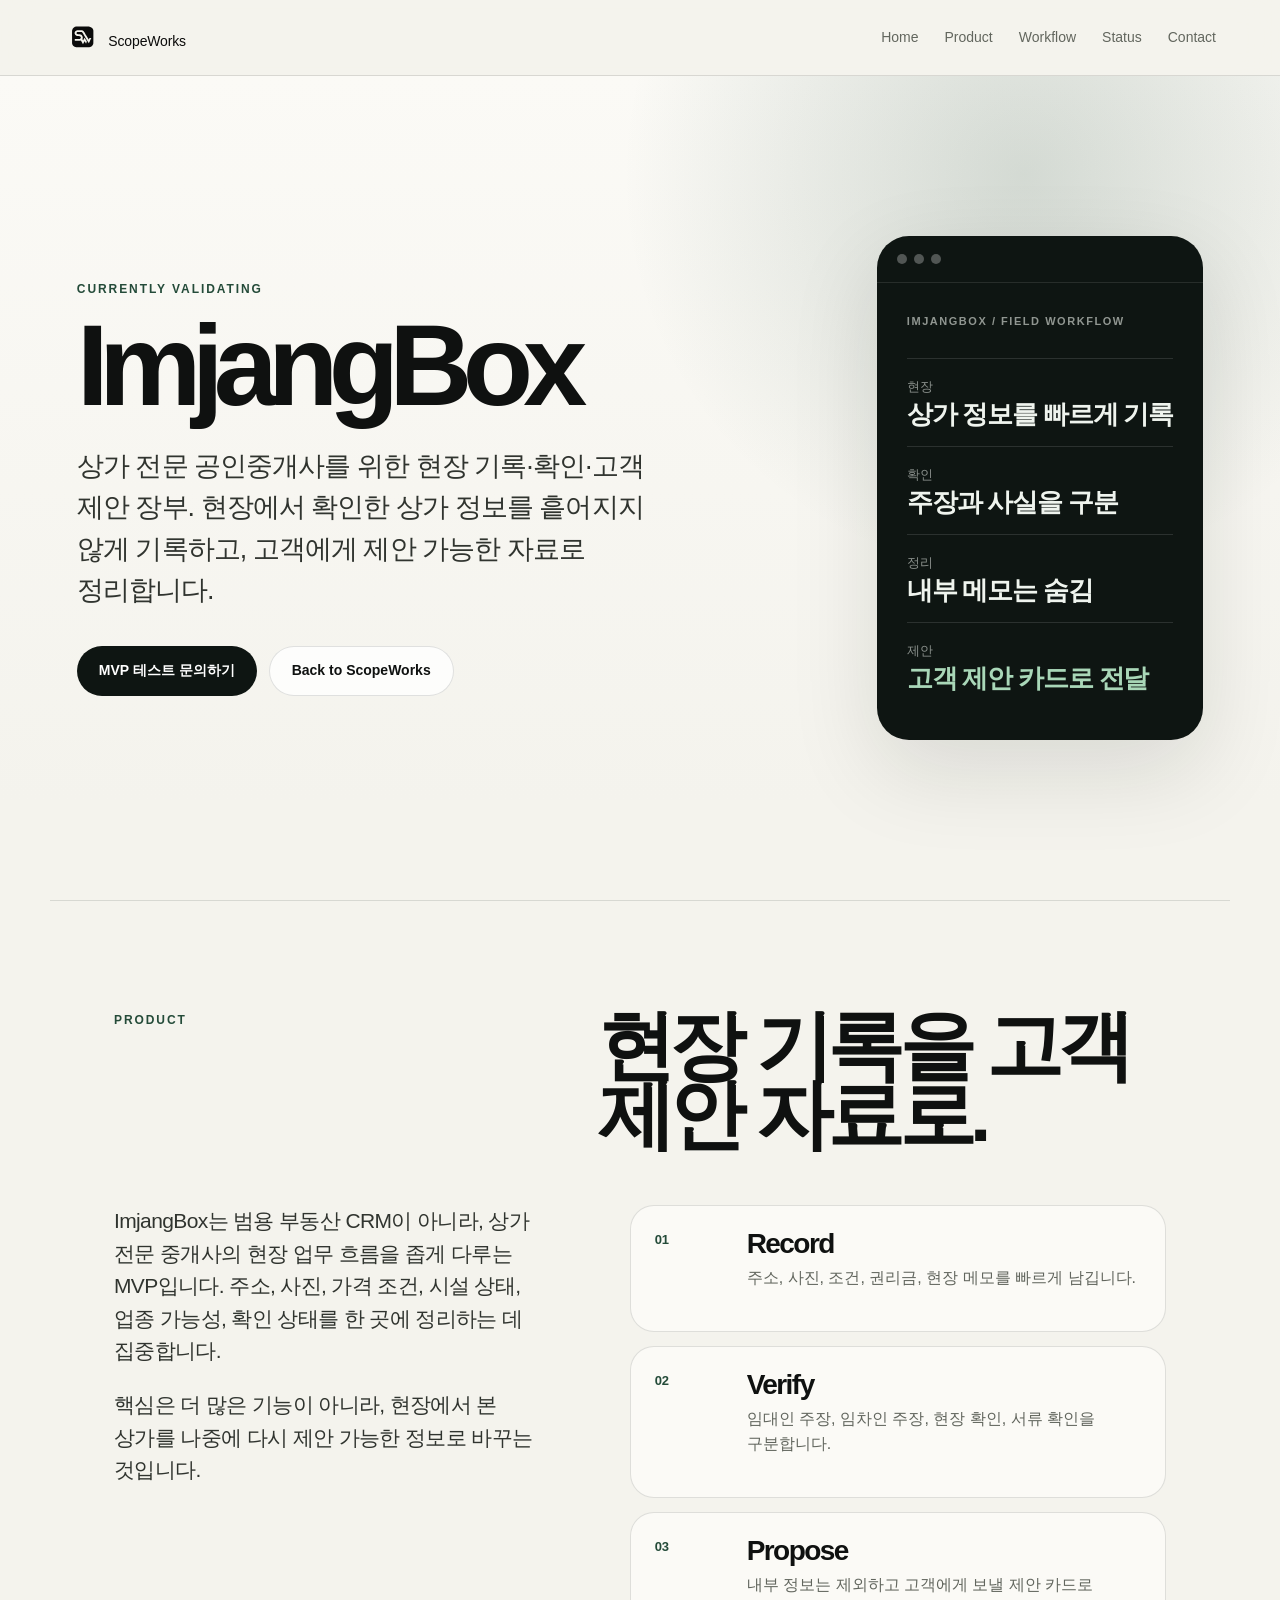
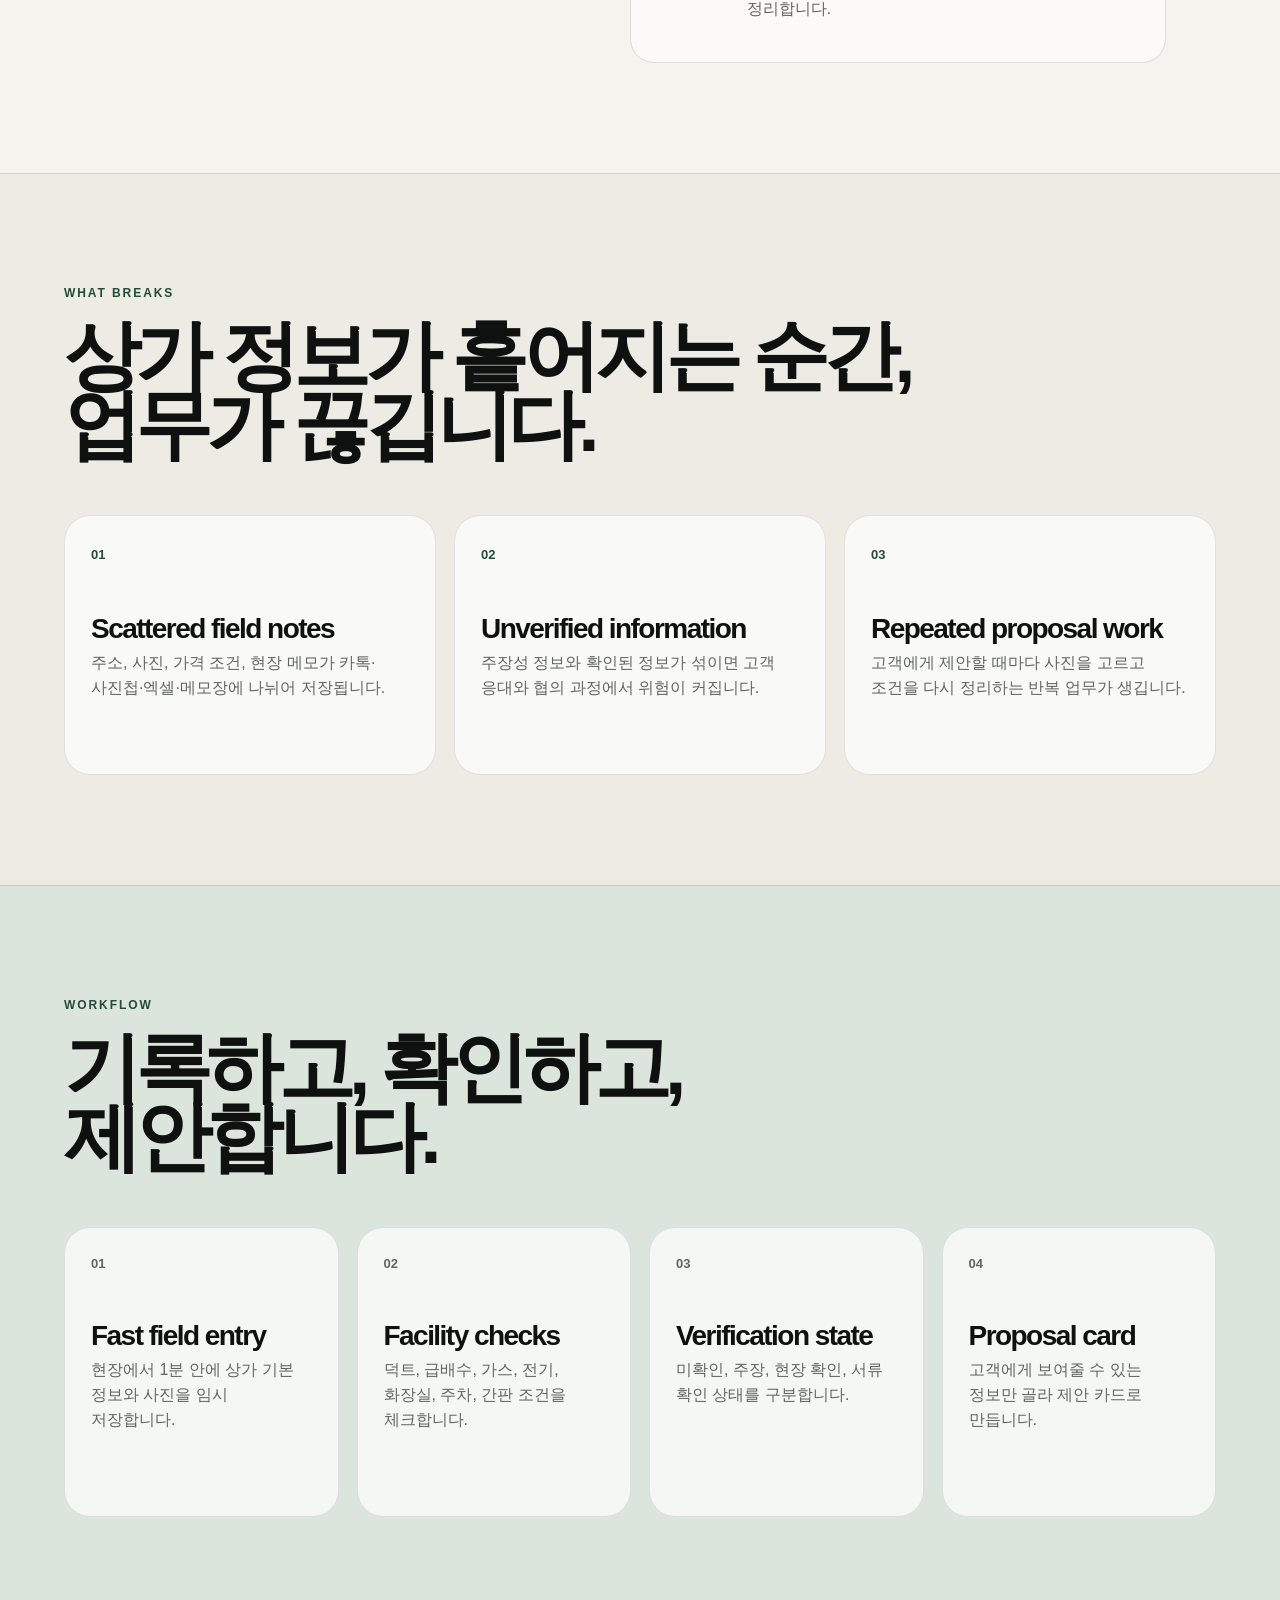
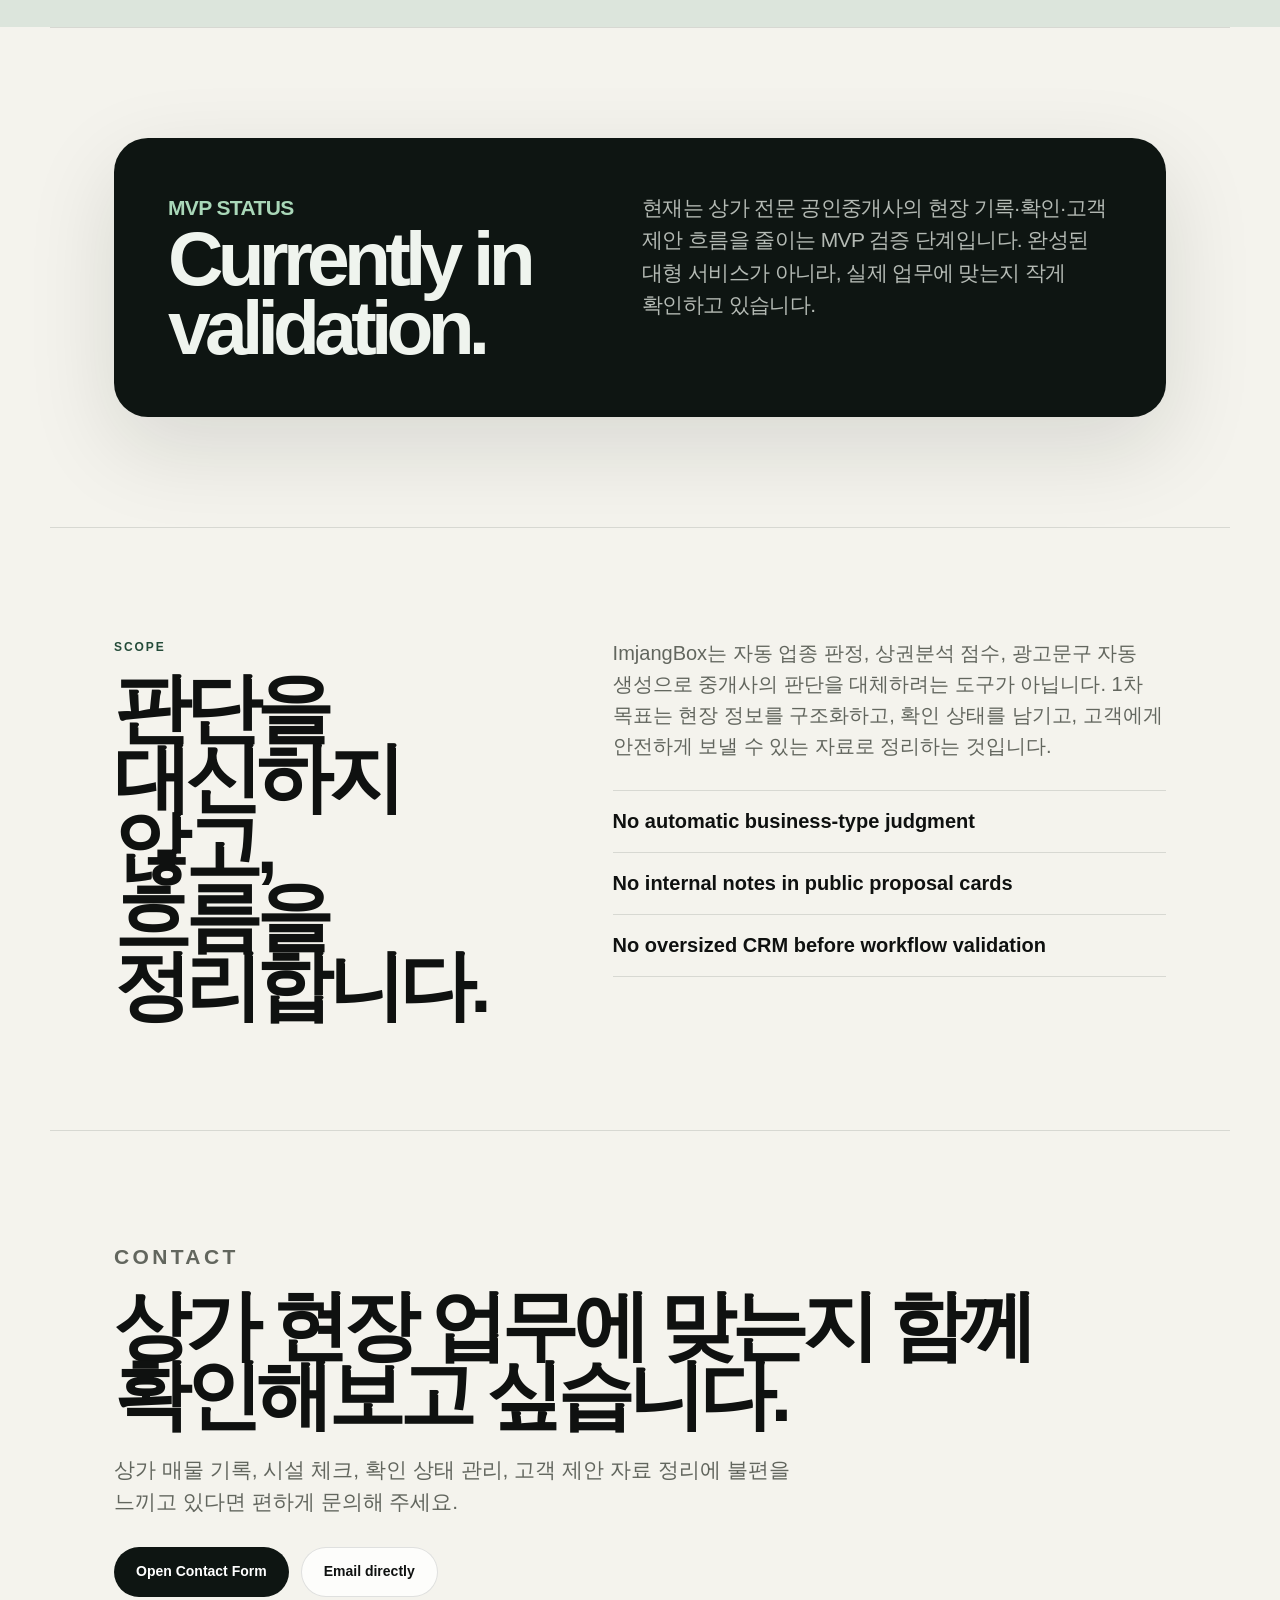
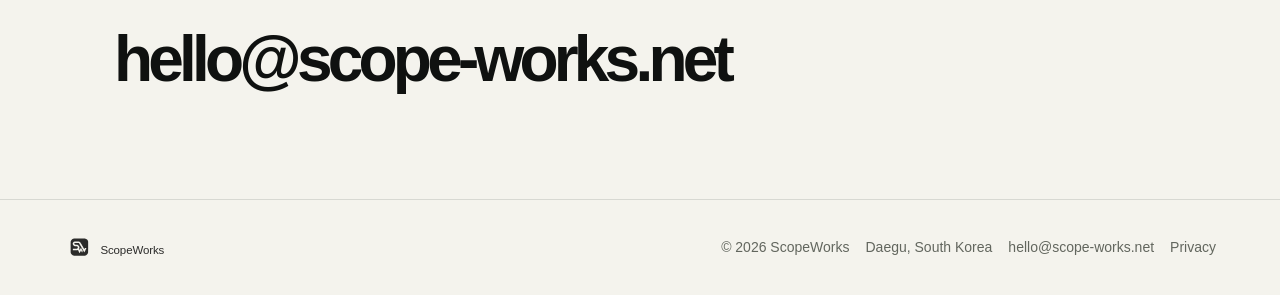
==== commit 9175e604: "Refine ImjangBox page and add homepage entry points" ====
--- a/imjangbox/index.html
+++ b/imjangbox/index.html
@@ -17,7 +17,7 @@
   <link rel="manifest" href="/site.webmanifest" />
 
   <meta property="og:site_name" content="ScopeWorks" />
-  <meta property="og:title" content="ImjangBox | Field notes to client-ready proposals." />
+  <meta property="og:title" content="ImjangBox | 현장 기록을 고객 제안 자료로." />
   <meta property="og:description" content="상가 전문 공인중개사를 위한 현장 기록·확인·고객 제안 장부 MVP" />
   <meta property="og:type" content="website" />
   <meta property="og:url" content="https://scope-works.net/imjangbox/" />
@@ -25,31 +25,32 @@
 
   <meta name="twitter:card" content="summary_large_image" />
   <meta name="twitter:title" content="ImjangBox by ScopeWorks" />
-  <meta name="twitter:description" content="Field notes to client-ready proposals." />
+  <meta name="twitter:description" content="현장 기록을 고객 제안 자료로." />
   <meta name="twitter:image" content="https://scope-works.net/og-image.png" />
 
-  <link rel="stylesheet" href="/style-v3.css?v=20260605b" />
+  <link rel="stylesheet" href="/style-v3.css?v=20260606c" />
 </head>
-<body>
+<body class="product-page imjangbox-page">
   <header class="site-header">
     <a class="wordmark" href="/" aria-label="ScopeWorks home"><img src="/logo.svg" alt="ScopeWorks" /></a>
     <nav class="nav" aria-label="Product navigation">
+      <a href="/">Home</a>
       <a href="#product">Product</a>
-      <a href="#method">Method</a>
+      <a href="#method">Workflow</a>
       <a href="#status">Status</a>
       <a href="#contact">Contact</a>
     </nav>
   </header>
 
   <main id="top">
-    <section class="hero">
+    <section class="hero product-hero">
       <div class="hero-copy">
         <p class="eyebrow">Currently validating</p>
         <h1>ImjangBox</h1>
         <p class="hero-text">
           상가 전문 공인중개사를 위한 현장 기록·확인·고객 제안 장부.
           현장에서 확인한 상가 정보를 흩어지지 않게 기록하고,
-          고객에게 제안 가능한 흐름으로 정리합니다.
+          고객에게 제안 가능한 자료로 정리합니다.
         </p>
         <div class="actions">
           <a class="button primary" href="https://docs.google.com/forms/d/e/1FAIpQLSdA_9wyBIyGk60wJMkXWA0QZ81RhQ4heFFH1GMJtZ8MtcViuQ/viewform?usp=sharing&amp;ouid=108030737834910059226" target="_blank" rel="noopener">MVP 테스트 문의하기</a>
@@ -63,10 +64,10 @@
         </div>
         <div class="panel-body">
           <p class="panel-label">IMJANGBOX / FIELD WORKFLOW</p>
-          <div class="flow-line"><span>Field</span><strong>Record the property</strong></div>
-          <div class="flow-line"><span>Check</span><strong>Separate claims from facts</strong></div>
-          <div class="flow-line"><span>Proposal</span><strong>Hide internal notes</strong></div>
-          <div class="flow-line active"><span>Outcome</span><strong>Send a client-ready card</strong></div>
+          <div class="flow-line"><span>현장</span><strong>상가 정보를 빠르게 기록</strong></div>
+          <div class="flow-line"><span>확인</span><strong>주장과 사실을 구분</strong></div>
+          <div class="flow-line"><span>정리</span><strong>내부 메모는 숨김</strong></div>
+          <div class="flow-line active"><span>제안</span><strong>고객 제안 카드로 전달</strong></div>
         </div>
       </aside>
     </section>
@@ -74,7 +75,7 @@
     <section id="product" class="product">
       <div class="section-heading">
         <p class="eyebrow">Product</p>
-        <h2>Field notes to client-ready proposals.</h2>
+        <h2>현장 기록을 고객 제안 자료로.</h2>
       </div>
       <div class="product-grid">
         <div class="product-copy">
@@ -98,7 +99,7 @@
       <div class="solve-inner">
         <div class="section-heading compact">
           <p class="eyebrow">What breaks</p>
-          <h2 id="solve-title">The work breaks when commercial property information gets scattered.</h2>
+          <h2 id="solve-title">상가 정보가 흩어지는 순간, 업무가 끊깁니다.</h2>
         </div>
         <div class="solve-grid">
           <article><span>01</span><h3>Scattered field notes</h3><p>주소, 사진, 가격 조건, 현장 메모가 카톡·사진첩·엑셀·메모장에 나뉘어 저장됩니다.</p></article>
@@ -112,7 +113,7 @@
       <div class="method-inner">
         <div class="section-heading compact">
           <p class="eyebrow">Workflow</p>
-          <h2>Record. Verify. Propose. Keep it narrow.</h2>
+          <h2>기록하고, 확인하고, 제안합니다.</h2>
         </div>
         <div class="method-grid">
           <article><p class="number">01</p><h3>Fast field entry</h3><p>현장에서 1분 안에 상가 기본 정보와 사진을 임시 저장합니다.</p></article>
@@ -154,7 +155,7 @@
       </div>
     </section>
 
-    <section id="contact" class="contact">
+    <section id="contact" class="contact product-contact">
       <p class="eyebrow">Contact</p>
       <h2>상가 현장 업무에 맞는지 함께 확인해보고 싶습니다.</h2>
       <p>
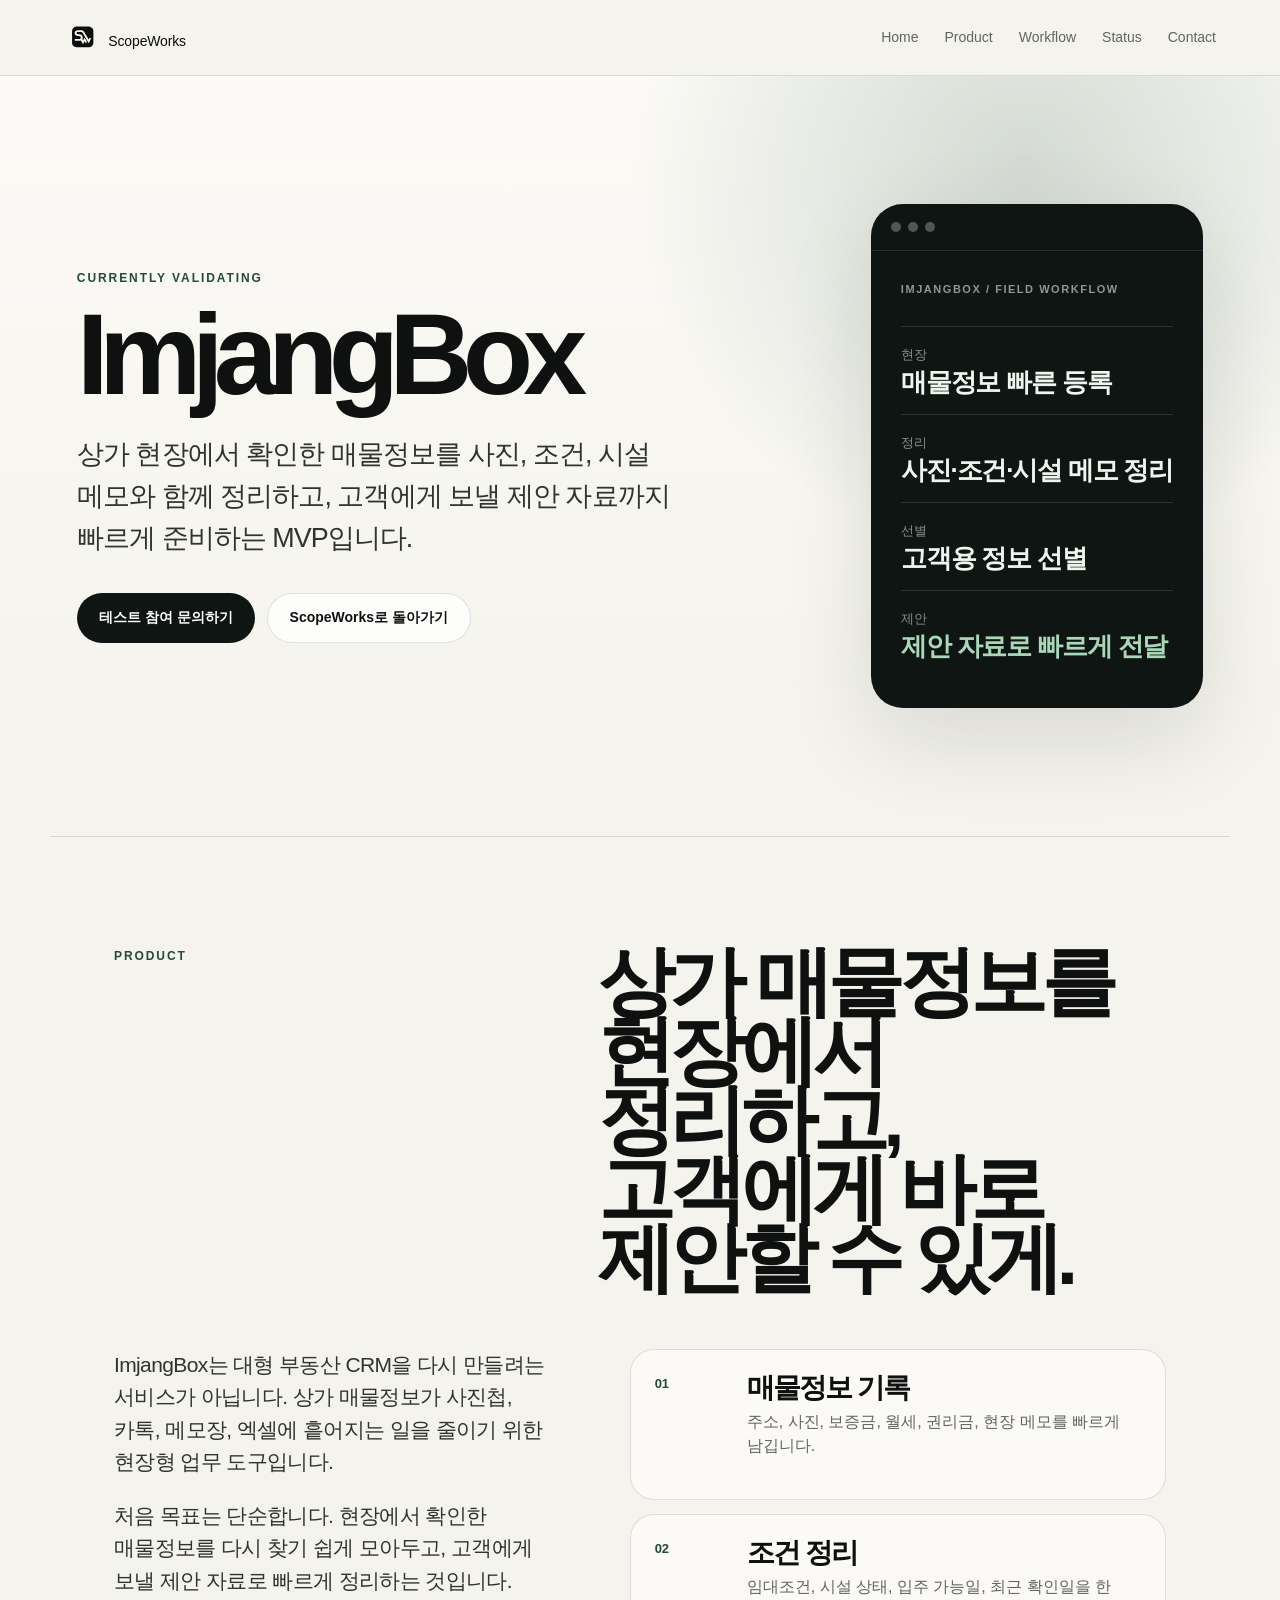
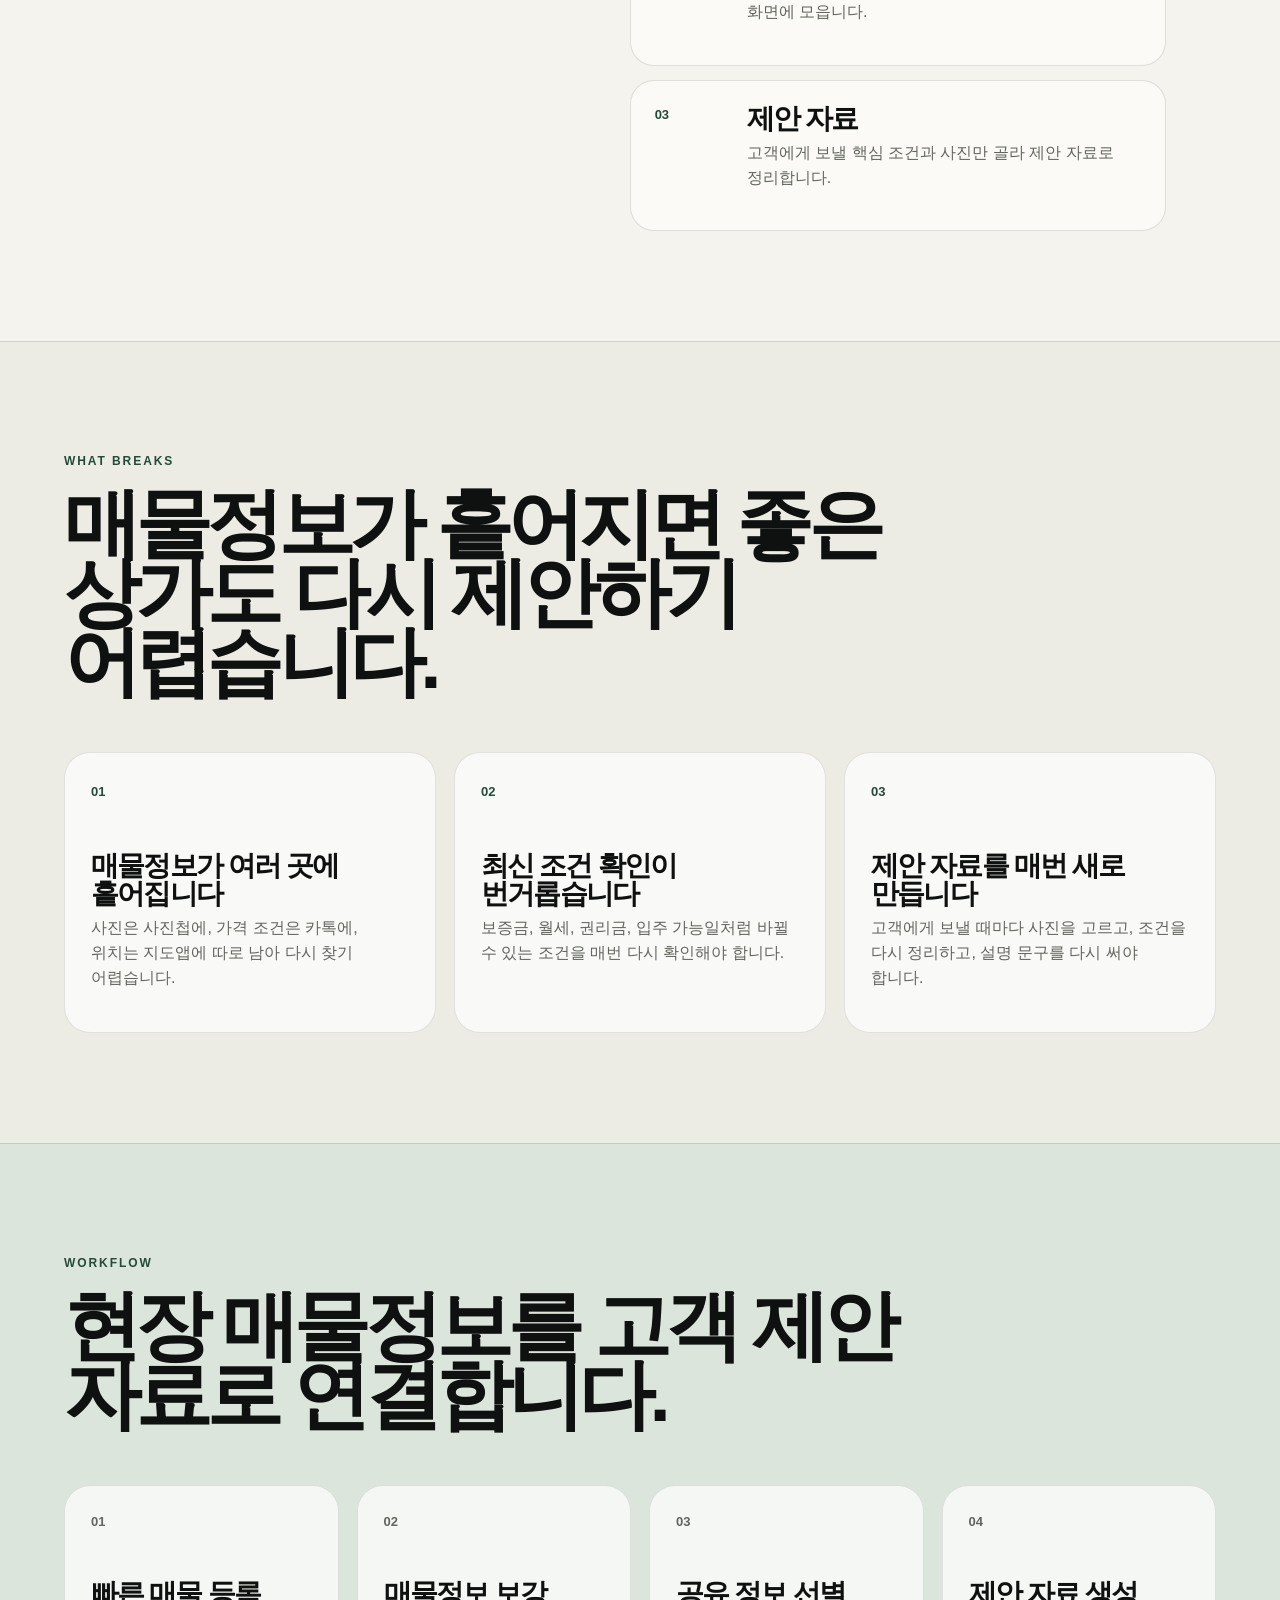
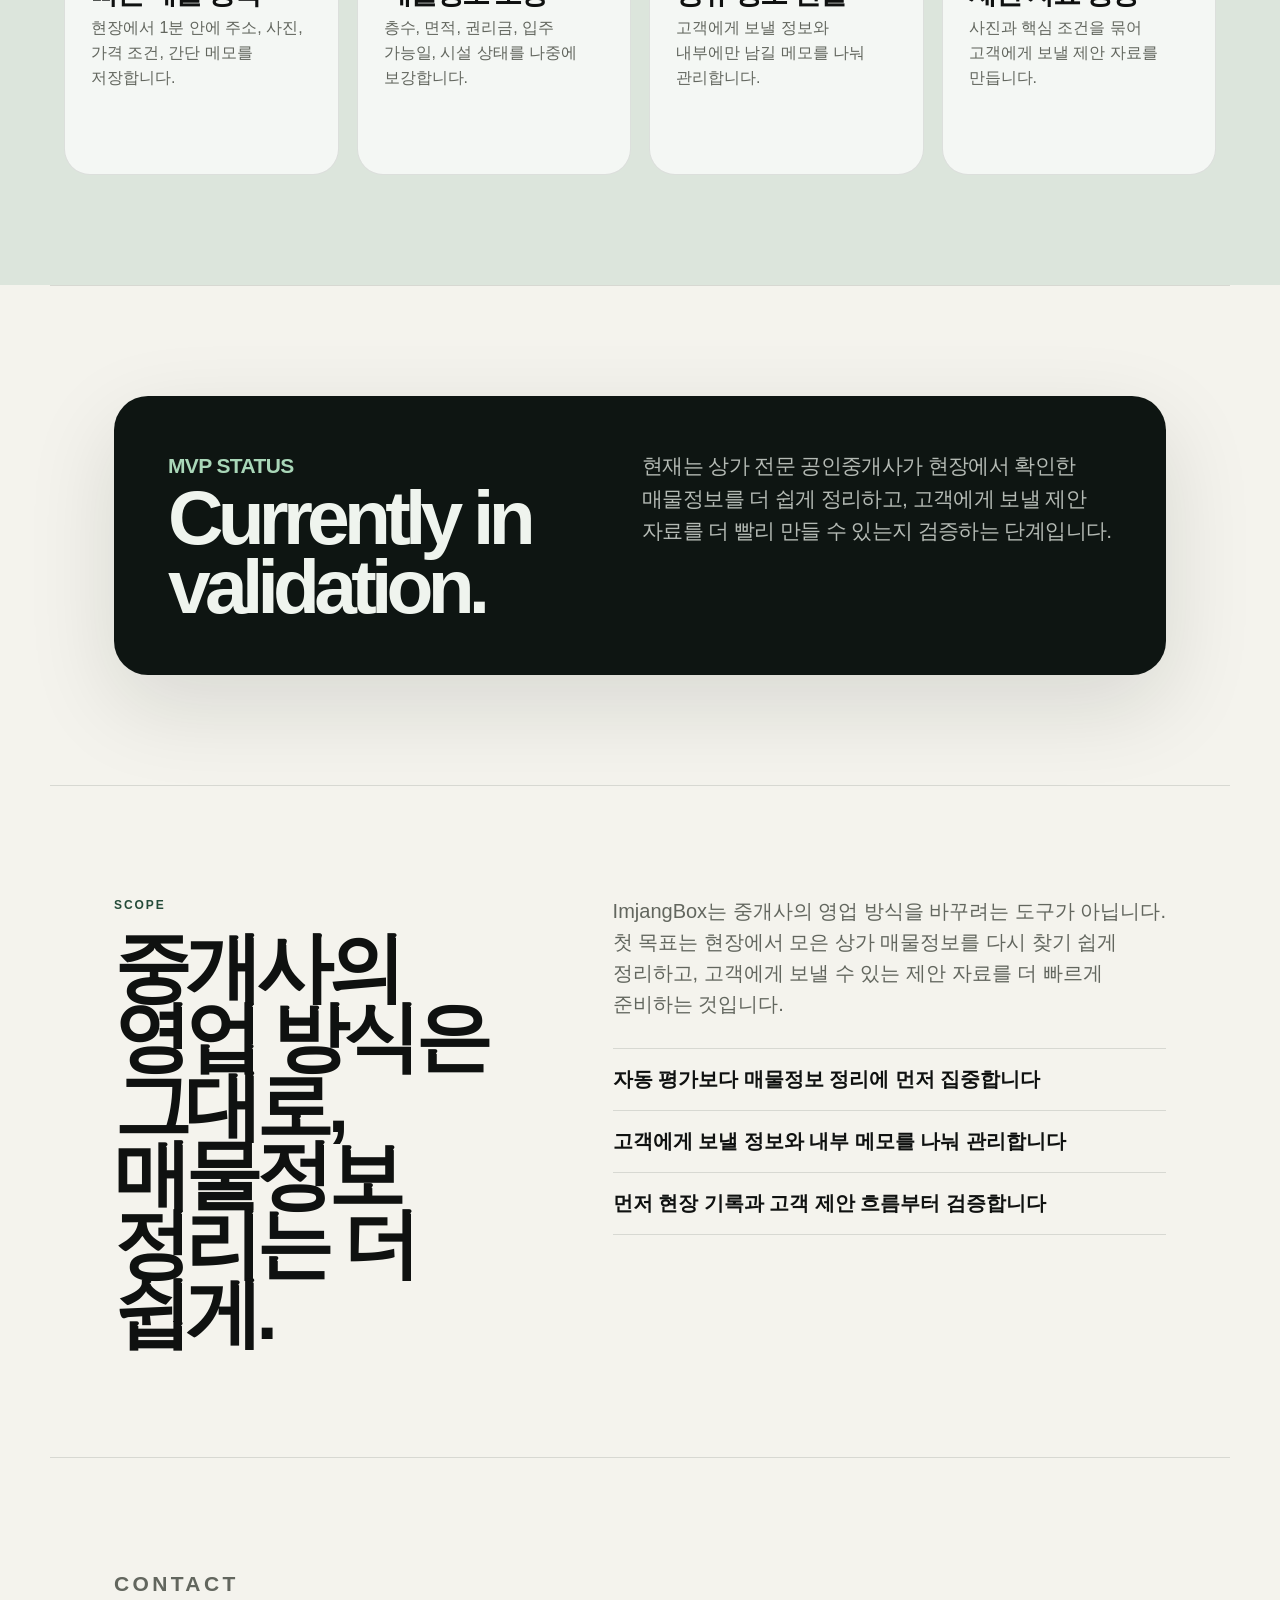
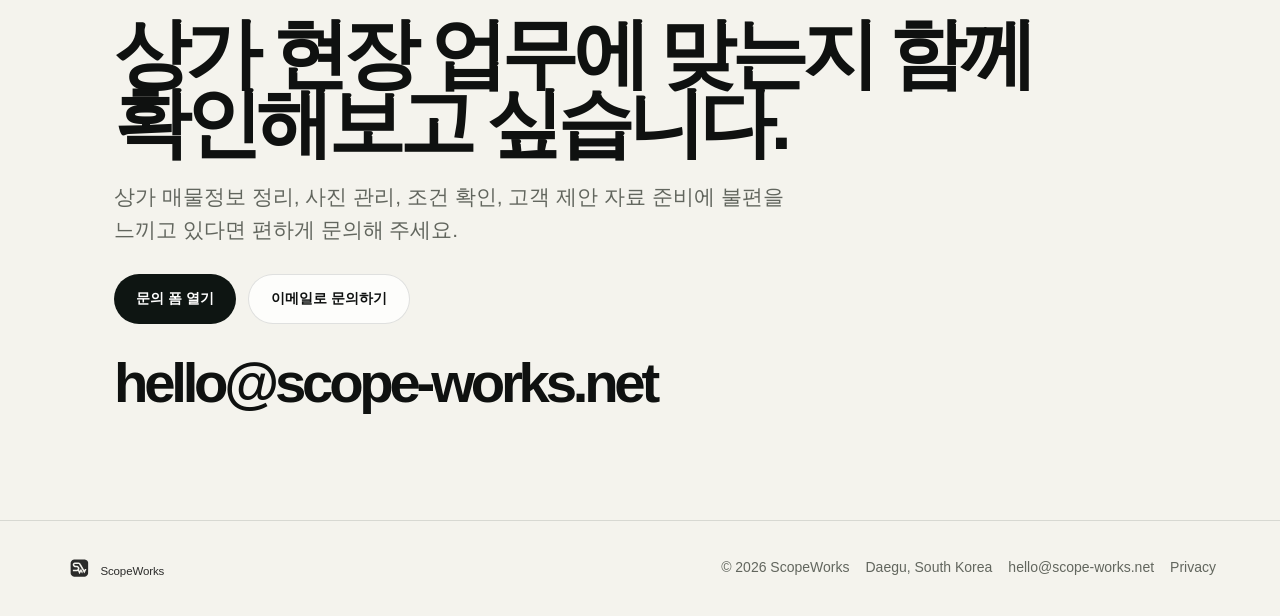
==== commit 9cac543c: "Refine ImjangBox real estate wording" ====
--- a/imjangbox/index.html
+++ b/imjangbox/index.html
@@ -4,8 +4,8 @@
   <meta charset="utf-8" />
   <meta name="viewport" content="width=device-width, initial-scale=1" />
 
-  <title>ImjangBox | Commercial Property Workflow by ScopeWorks</title>
-  <meta name="description" content="ImjangBox는 상가 전문 공인중개사가 현장에서 확인한 상가 정보를 기록하고, 시설 조건·업종 가능성·확인 상태를 정리해 고객 제안까지 이어가도록 돕는 MVP입니다." />
+  <title>ImjangBox | 상가 중개 현장 기록·제안 도구 by ScopeWorks</title>
+  <meta name="description" content="ImjangBox는 상가 전문 공인중개사가 현장에서 확인한 상가 매물정보를 한 곳에 정리하고, 고객에게 보낼 제안 자료로 빠르게 만들 수 있도록 돕는 MVP입니다." />
   <meta name="theme-color" content="#0E1512" />
 
   <link rel="canonical" href="https://scope-works.net/imjangbox/" />
@@ -17,18 +17,25 @@
   <link rel="manifest" href="/site.webmanifest" />
 
   <meta property="og:site_name" content="ScopeWorks" />
-  <meta property="og:title" content="ImjangBox | 현장 기록을 고객 제안 자료로." />
-  <meta property="og:description" content="상가 전문 공인중개사를 위한 현장 기록·확인·고객 제안 장부 MVP" />
+  <meta property="og:title" content="ImjangBox | 상가 매물정보를 현장에서 정리하고, 고객에게 바로 제안할 수 있게." />
+  <meta property="og:description" content="상가 매물정보를 현장에서 정리하고 고객 제안 자료로 만드는 MVP" />
   <meta property="og:type" content="website" />
   <meta property="og:url" content="https://scope-works.net/imjangbox/" />
   <meta property="og:image" content="https://scope-works.net/og-image.png" />
 
   <meta name="twitter:card" content="summary_large_image" />
   <meta name="twitter:title" content="ImjangBox by ScopeWorks" />
-  <meta name="twitter:description" content="현장 기록을 고객 제안 자료로." />
+  <meta name="twitter:description" content="상가 매물정보를 현장에서 정리하고, 고객에게 바로 제안할 수 있게." />
   <meta name="twitter:image" content="https://scope-works.net/og-image.png" />
 
-  <link rel="stylesheet" href="/style-v3.css?v=20260606c" />
+  <link rel="stylesheet" href="/style-v3.css?v=20260606e" />
+  <style>
+    .imjangbox-page .hero { min-height: 78vh; }
+    .imjangbox-page .email { font-size: clamp(30px, 4.4vw, 60px); }
+    .imjangbox-page .stack h3,
+    .imjangbox-page .method-grid h3,
+    .imjangbox-page .solve-grid h3 { letter-spacing: -0.065em; }
+  </style>
 </head>
 <body class="product-page imjangbox-page">
   <header class="site-header">
@@ -48,13 +55,12 @@
         <p class="eyebrow">Currently validating</p>
         <h1>ImjangBox</h1>
         <p class="hero-text">
-          상가 전문 공인중개사를 위한 현장 기록·확인·고객 제안 장부.
-          현장에서 확인한 상가 정보를 흩어지지 않게 기록하고,
-          고객에게 제안 가능한 자료로 정리합니다.
+          상가 현장에서 확인한 매물정보를 사진, 조건, 시설 메모와 함께 정리하고,
+          고객에게 보낼 제안 자료까지 빠르게 준비하는 MVP입니다.
         </p>
         <div class="actions">
-          <a class="button primary" href="https://docs.google.com/forms/d/e/1FAIpQLSdA_9wyBIyGk60wJMkXWA0QZ81RhQ4heFFH1GMJtZ8MtcViuQ/viewform?usp=sharing&amp;ouid=108030737834910059226" target="_blank" rel="noopener">MVP 테스트 문의하기</a>
-          <a class="button ghost" href="/">Back to ScopeWorks</a>
+          <a class="button primary" href="https://docs.google.com/forms/d/e/1FAIpQLSdA_9wyBIyGk60wJMkXWA0QZ81RhQ4heFFH1GMJtZ8MtcViuQ/viewform?usp=sharing&amp;ouid=108030737834910059226" target="_blank" rel="noopener">테스트 참여 문의하기</a>
+          <a class="button ghost" href="/">ScopeWorks로 돌아가기</a>
         </div>
       </div>
 
@@ -64,10 +70,10 @@
         </div>
         <div class="panel-body">
           <p class="panel-label">IMJANGBOX / FIELD WORKFLOW</p>
-          <div class="flow-line"><span>현장</span><strong>상가 정보를 빠르게 기록</strong></div>
-          <div class="flow-line"><span>확인</span><strong>주장과 사실을 구분</strong></div>
-          <div class="flow-line"><span>정리</span><strong>내부 메모는 숨김</strong></div>
-          <div class="flow-line active"><span>제안</span><strong>고객 제안 카드로 전달</strong></div>
+          <div class="flow-line"><span>현장</span><strong>매물정보 빠른 등록</strong></div>
+          <div class="flow-line"><span>정리</span><strong>사진·조건·시설 메모 정리</strong></div>
+          <div class="flow-line"><span>선별</span><strong>고객용 정보 선별</strong></div>
+          <div class="flow-line active"><span>제안</span><strong>제안 자료로 빠르게 전달</strong></div>
         </div>
       </aside>
     </section>
@@ -75,22 +81,23 @@
     <section id="product" class="product">
       <div class="section-heading">
         <p class="eyebrow">Product</p>
-        <h2>현장 기록을 고객 제안 자료로.</h2>
+        <h2>상가 매물정보를 현장에서 정리하고, 고객에게 바로 제안할 수 있게.</h2>
       </div>
       <div class="product-grid">
         <div class="product-copy">
           <p>
-            ImjangBox는 범용 부동산 CRM이 아니라, 상가 전문 중개사의 현장 업무 흐름을 좁게 다루는 MVP입니다.
-            주소, 사진, 가격 조건, 시설 상태, 업종 가능성, 확인 상태를 한 곳에 정리하는 데 집중합니다.
+            ImjangBox는 대형 부동산 CRM을 다시 만들려는 서비스가 아닙니다.
+            상가 매물정보가 사진첩, 카톡, 메모장, 엑셀에 흩어지는 일을 줄이기 위한 현장형 업무 도구입니다.
           </p>
           <p>
-            핵심은 더 많은 기능이 아니라, 현장에서 본 상가를 나중에 다시 제안 가능한 정보로 바꾸는 것입니다.
+            처음 목표는 단순합니다. 현장에서 확인한 매물정보를 다시 찾기 쉽게 모아두고,
+            고객에게 보낼 제안 자료로 빠르게 정리하는 것입니다.
           </p>
         </div>
         <div class="stack">
-          <article><span>01</span><div><h3>Record</h3><p>주소, 사진, 조건, 권리금, 현장 메모를 빠르게 남깁니다.</p></div></article>
-          <article><span>02</span><div><h3>Verify</h3><p>임대인 주장, 임차인 주장, 현장 확인, 서류 확인을 구분합니다.</p></div></article>
-          <article><span>03</span><div><h3>Propose</h3><p>내부 정보는 제외하고 고객에게 보낼 제안 카드로 정리합니다.</p></div></article>
+          <article><span>01</span><div><h3>매물정보 기록</h3><p>주소, 사진, 보증금, 월세, 권리금, 현장 메모를 빠르게 남깁니다.</p></div></article>
+          <article><span>02</span><div><h3>조건 정리</h3><p>임대조건, 시설 상태, 입주 가능일, 최근 확인일을 한 화면에 모읍니다.</p></div></article>
+          <article><span>03</span><div><h3>제안 자료</h3><p>고객에게 보낼 핵심 조건과 사진만 골라 제안 자료로 정리합니다.</p></div></article>
         </div>
       </div>
     </section>
@@ -99,12 +106,12 @@
       <div class="solve-inner">
         <div class="section-heading compact">
           <p class="eyebrow">What breaks</p>
-          <h2 id="solve-title">상가 정보가 흩어지는 순간, 업무가 끊깁니다.</h2>
+          <h2 id="solve-title">매물정보가 흩어지면 좋은 상가도 다시 제안하기 어렵습니다.</h2>
         </div>
         <div class="solve-grid">
-          <article><span>01</span><h3>Scattered field notes</h3><p>주소, 사진, 가격 조건, 현장 메모가 카톡·사진첩·엑셀·메모장에 나뉘어 저장됩니다.</p></article>
-          <article><span>02</span><h3>Unverified information</h3><p>주장성 정보와 확인된 정보가 섞이면 고객 응대와 협의 과정에서 위험이 커집니다.</p></article>
-          <article><span>03</span><h3>Repeated proposal work</h3><p>고객에게 제안할 때마다 사진을 고르고 조건을 다시 정리하는 반복 업무가 생깁니다.</p></article>
+          <article><span>01</span><h3>매물정보가 여러 곳에 흩어집니다</h3><p>사진은 사진첩에, 가격 조건은 카톡에, 위치는 지도앱에 따로 남아 다시 찾기 어렵습니다.</p></article>
+          <article><span>02</span><h3>최신 조건 확인이 번거롭습니다</h3><p>보증금, 월세, 권리금, 입주 가능일처럼 바뀔 수 있는 조건을 매번 다시 확인해야 합니다.</p></article>
+          <article><span>03</span><h3>제안 자료를 매번 새로 만듭니다</h3><p>고객에게 보낼 때마다 사진을 고르고, 조건을 다시 정리하고, 설명 문구를 다시 써야 합니다.</p></article>
         </div>
       </div>
     </section>
@@ -113,13 +120,13 @@
       <div class="method-inner">
         <div class="section-heading compact">
           <p class="eyebrow">Workflow</p>
-          <h2>기록하고, 확인하고, 제안합니다.</h2>
+          <h2>현장 매물정보를 고객 제안 자료로 연결합니다.</h2>
         </div>
         <div class="method-grid">
-          <article><p class="number">01</p><h3>Fast field entry</h3><p>현장에서 1분 안에 상가 기본 정보와 사진을 임시 저장합니다.</p></article>
-          <article><p class="number">02</p><h3>Facility checks</h3><p>덕트, 급배수, 가스, 전기, 화장실, 주차, 간판 조건을 체크합니다.</p></article>
-          <article><p class="number">03</p><h3>Verification state</h3><p>미확인, 주장, 현장 확인, 서류 확인 상태를 구분합니다.</p></article>
-          <article><p class="number">04</p><h3>Proposal card</h3><p>고객에게 보여줄 수 있는 정보만 골라 제안 카드로 만듭니다.</p></article>
+          <article><p class="number">01</p><h3>빠른 매물 등록</h3><p>현장에서 1분 안에 주소, 사진, 가격 조건, 간단 메모를 저장합니다.</p></article>
+          <article><p class="number">02</p><h3>매물정보 보강</h3><p>층수, 면적, 권리금, 입주 가능일, 시설 상태를 나중에 보강합니다.</p></article>
+          <article><p class="number">03</p><h3>공유 정보 선별</h3><p>고객에게 보낼 정보와 내부에만 남길 메모를 나눠 관리합니다.</p></article>
+          <article><p class="number">04</p><h3>제안 자료 생성</h3><p>사진과 핵심 조건을 묶어 고객에게 보낼 제안 자료를 만듭니다.</p></article>
         </div>
       </div>
     </section>
@@ -131,8 +138,8 @@
           <h2 id="status-title">Currently in validation.</h2>
         </div>
         <p>
-          현재는 상가 전문 공인중개사의 현장 기록·확인·고객 제안 흐름을 줄이는 MVP 검증 단계입니다.
-          완성된 대형 서비스가 아니라, 실제 업무에 맞는지 작게 확인하고 있습니다.
+          현재는 상가 전문 공인중개사가 현장에서 확인한 매물정보를 더 쉽게 정리하고,
+          고객에게 보낼 제안 자료를 더 빨리 만들 수 있는지 검증하는 단계입니다.
         </p>
       </div>
     </section>
@@ -140,17 +147,18 @@
     <section class="company" aria-labelledby="not-title">
       <div class="company-statement">
         <p class="eyebrow">Scope</p>
-        <h2 id="not-title">판단을 대신하지 않고,<br />흐름을 정리합니다.</h2>
+        <h2 id="not-title">중개사의 영업 방식은 그대로,<br />매물정보 정리는 더 쉽게.</h2>
       </div>
       <div class="company-copy">
         <p>
-          ImjangBox는 자동 업종 판정, 상권분석 점수, 광고문구 자동 생성으로 중개사의 판단을 대체하려는 도구가 아닙니다.
-          1차 목표는 현장 정보를 구조화하고, 확인 상태를 남기고, 고객에게 안전하게 보낼 수 있는 자료로 정리하는 것입니다.
+          ImjangBox는 중개사의 영업 방식을 바꾸려는 도구가 아닙니다.
+          첫 목표는 현장에서 모은 상가 매물정보를 다시 찾기 쉽게 정리하고,
+          고객에게 보낼 수 있는 제안 자료를 더 빠르게 준비하는 것입니다.
         </p>
         <ul>
-          <li>No automatic business-type judgment</li>
-          <li>No internal notes in public proposal cards</li>
-          <li>No oversized CRM before workflow validation</li>
+          <li>자동 평가보다 매물정보 정리에 먼저 집중합니다</li>
+          <li>고객에게 보낼 정보와 내부 메모를 나눠 관리합니다</li>
+          <li>먼저 현장 기록과 고객 제안 흐름부터 검증합니다</li>
         </ul>
       </div>
     </section>
@@ -159,11 +167,11 @@
       <p class="eyebrow">Contact</p>
       <h2>상가 현장 업무에 맞는지 함께 확인해보고 싶습니다.</h2>
       <p>
-        상가 매물 기록, 시설 체크, 확인 상태 관리, 고객 제안 자료 정리에 불편을 느끼고 있다면 편하게 문의해 주세요.
+        상가 매물정보 정리, 사진 관리, 조건 확인, 고객 제안 자료 준비에 불편을 느끼고 있다면 편하게 문의해 주세요.
       </p>
       <div class="contact-actions">
-        <a class="button primary" href="https://docs.google.com/forms/d/e/1FAIpQLSdA_9wyBIyGk60wJMkXWA0QZ81RhQ4heFFH1GMJtZ8MtcViuQ/viewform?usp=sharing&amp;ouid=108030737834910059226" target="_blank" rel="noopener">Open Contact Form</a>
-        <a class="button ghost" href="mailto:hello@scope-works.net">Email directly</a>
+        <a class="button primary" href="https://docs.google.com/forms/d/e/1FAIpQLSdA_9wyBIyGk60wJMkXWA0QZ81RhQ4heFFH1GMJtZ8MtcViuQ/viewform?usp=sharing&amp;ouid=108030737834910059226" target="_blank" rel="noopener">문의 폼 열기</a>
+        <a class="button ghost" href="mailto:hello@scope-works.net">이메일로 문의하기</a>
       </div>
       <a class="email" href="mailto:hello@scope-works.net">hello@scope-works.net</a>
     </section>
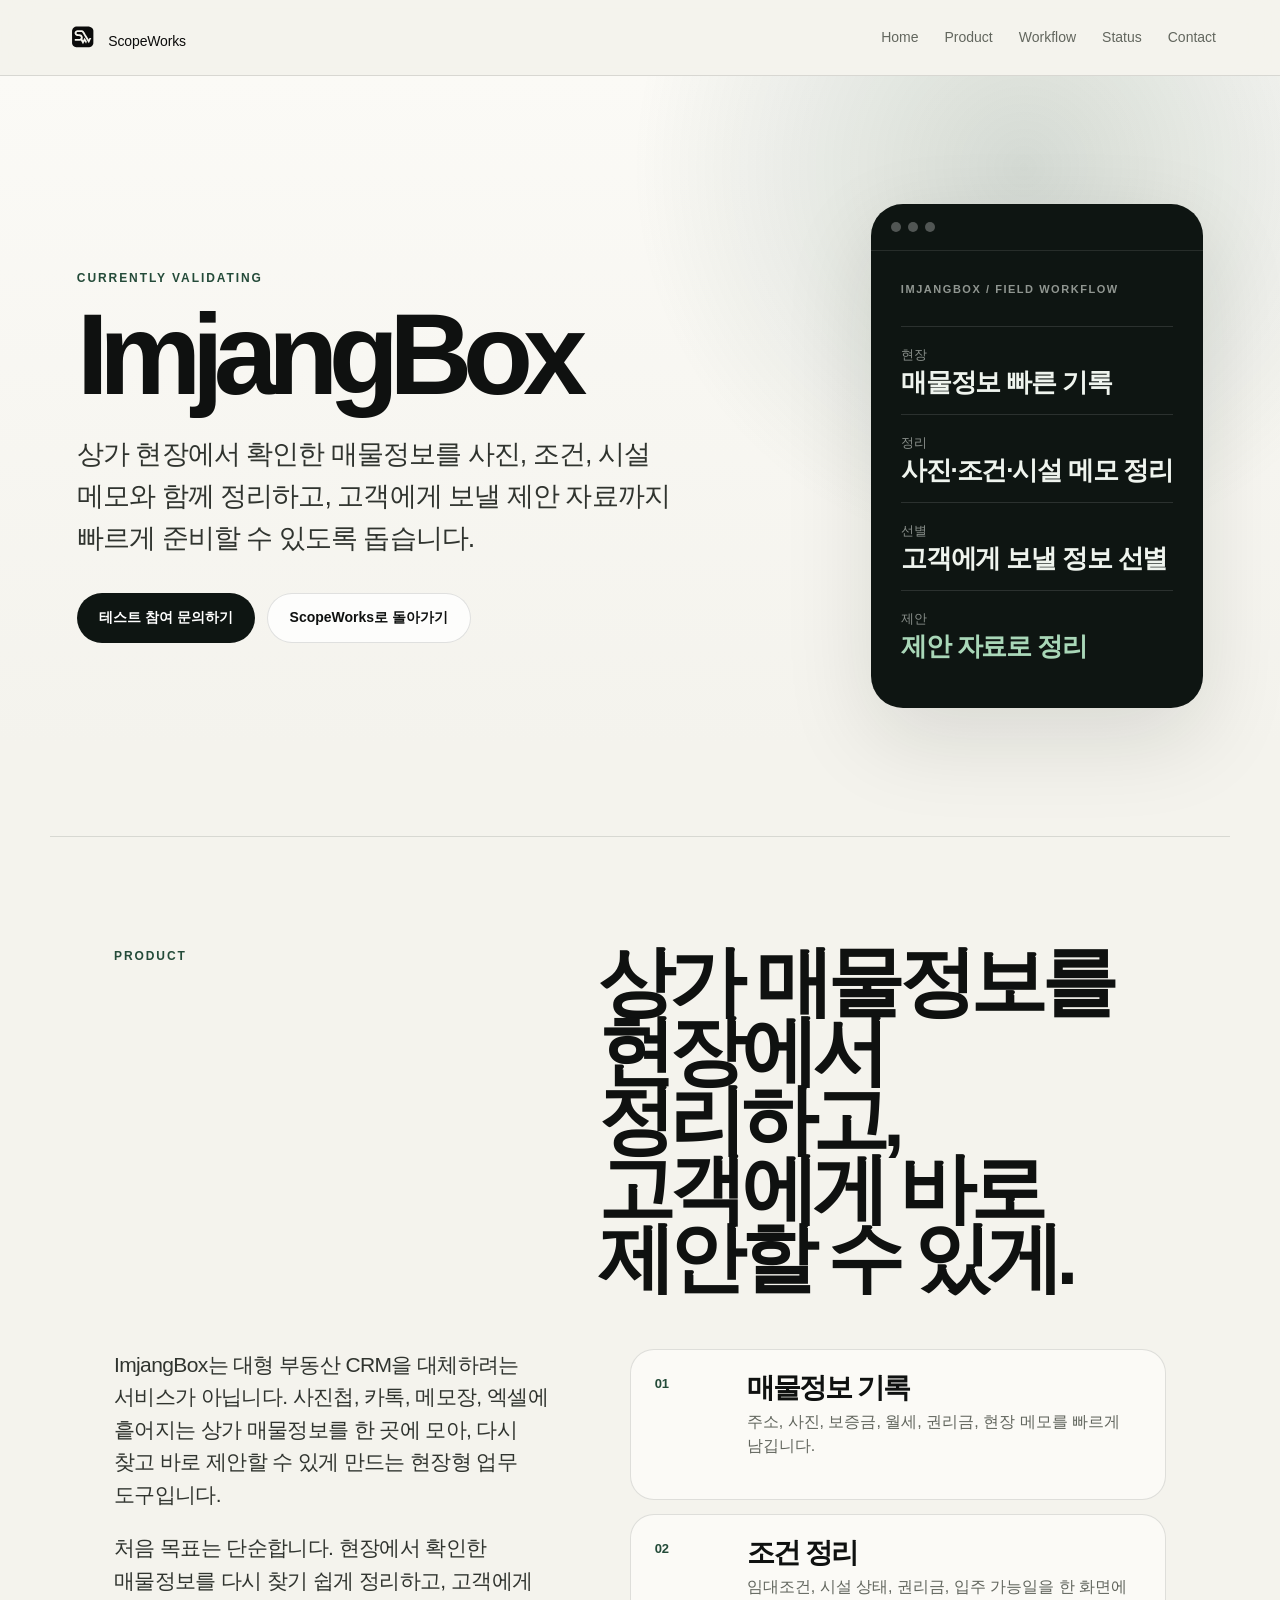
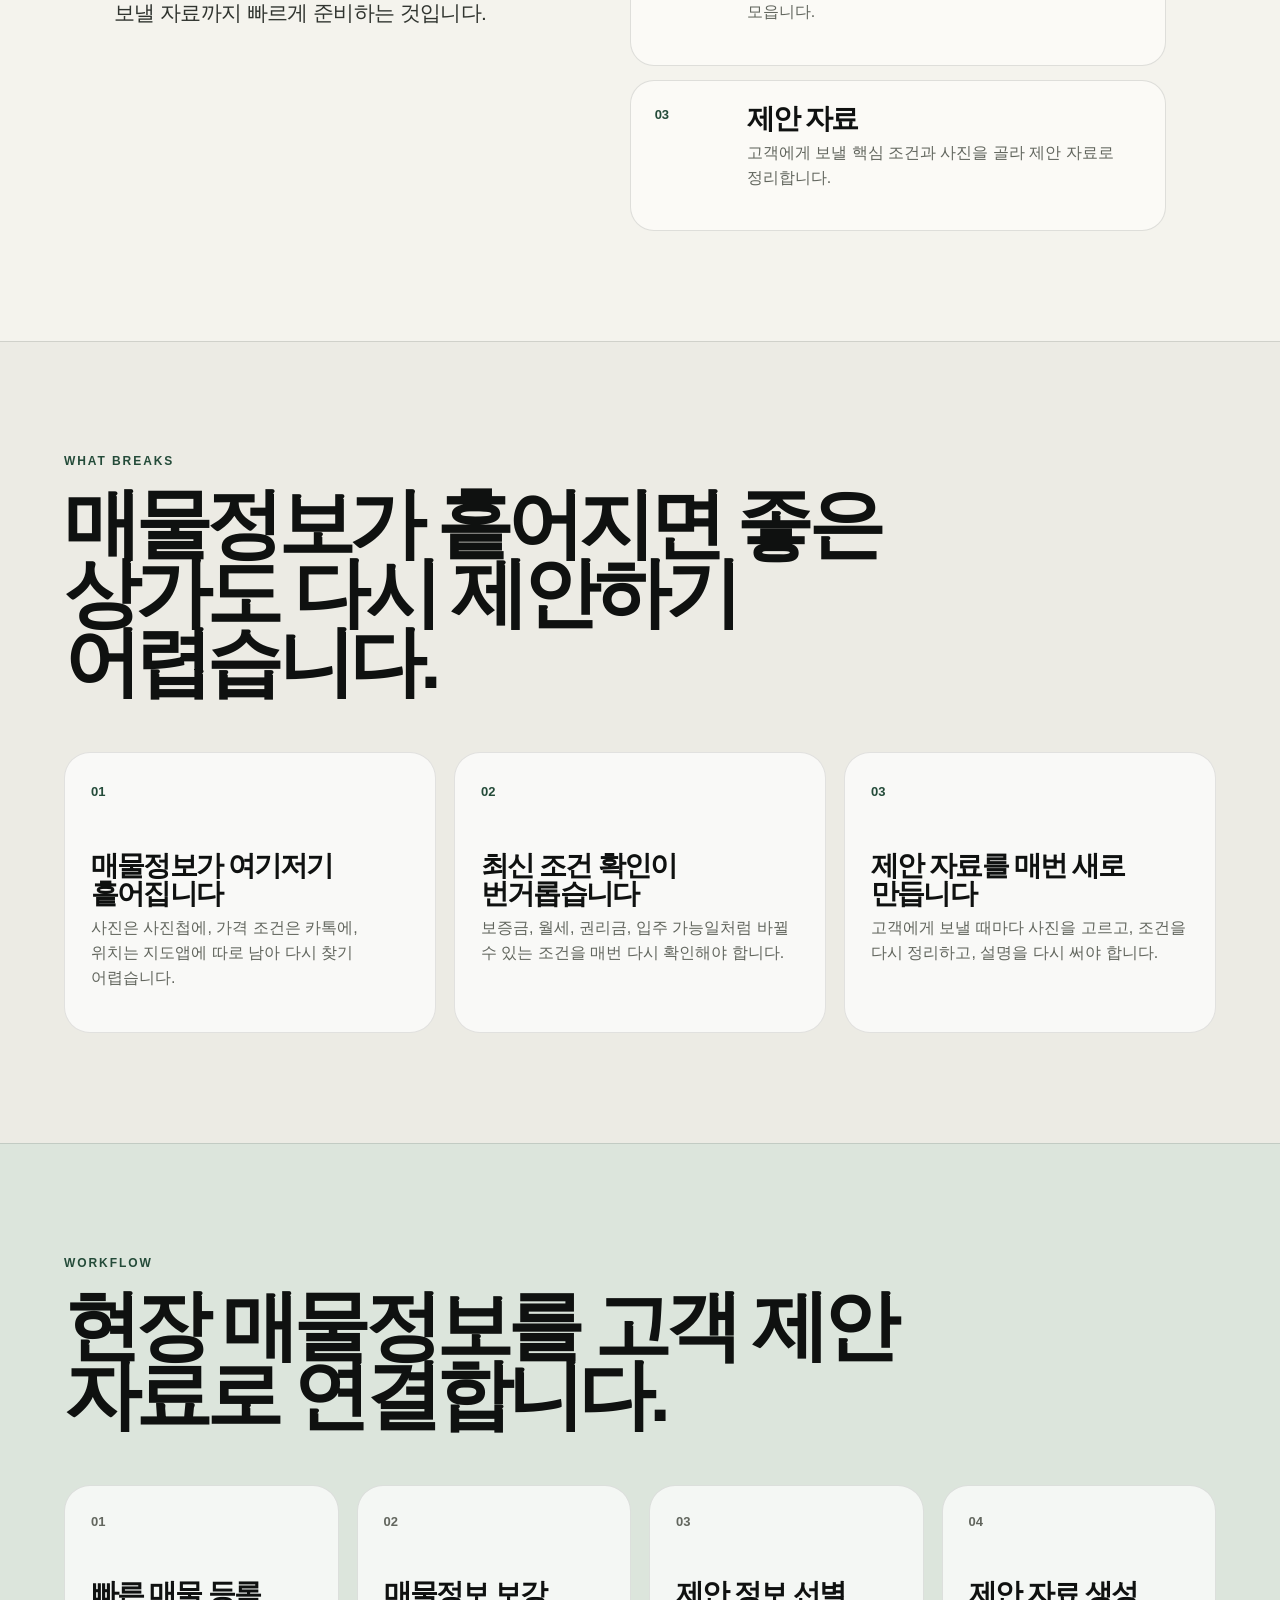
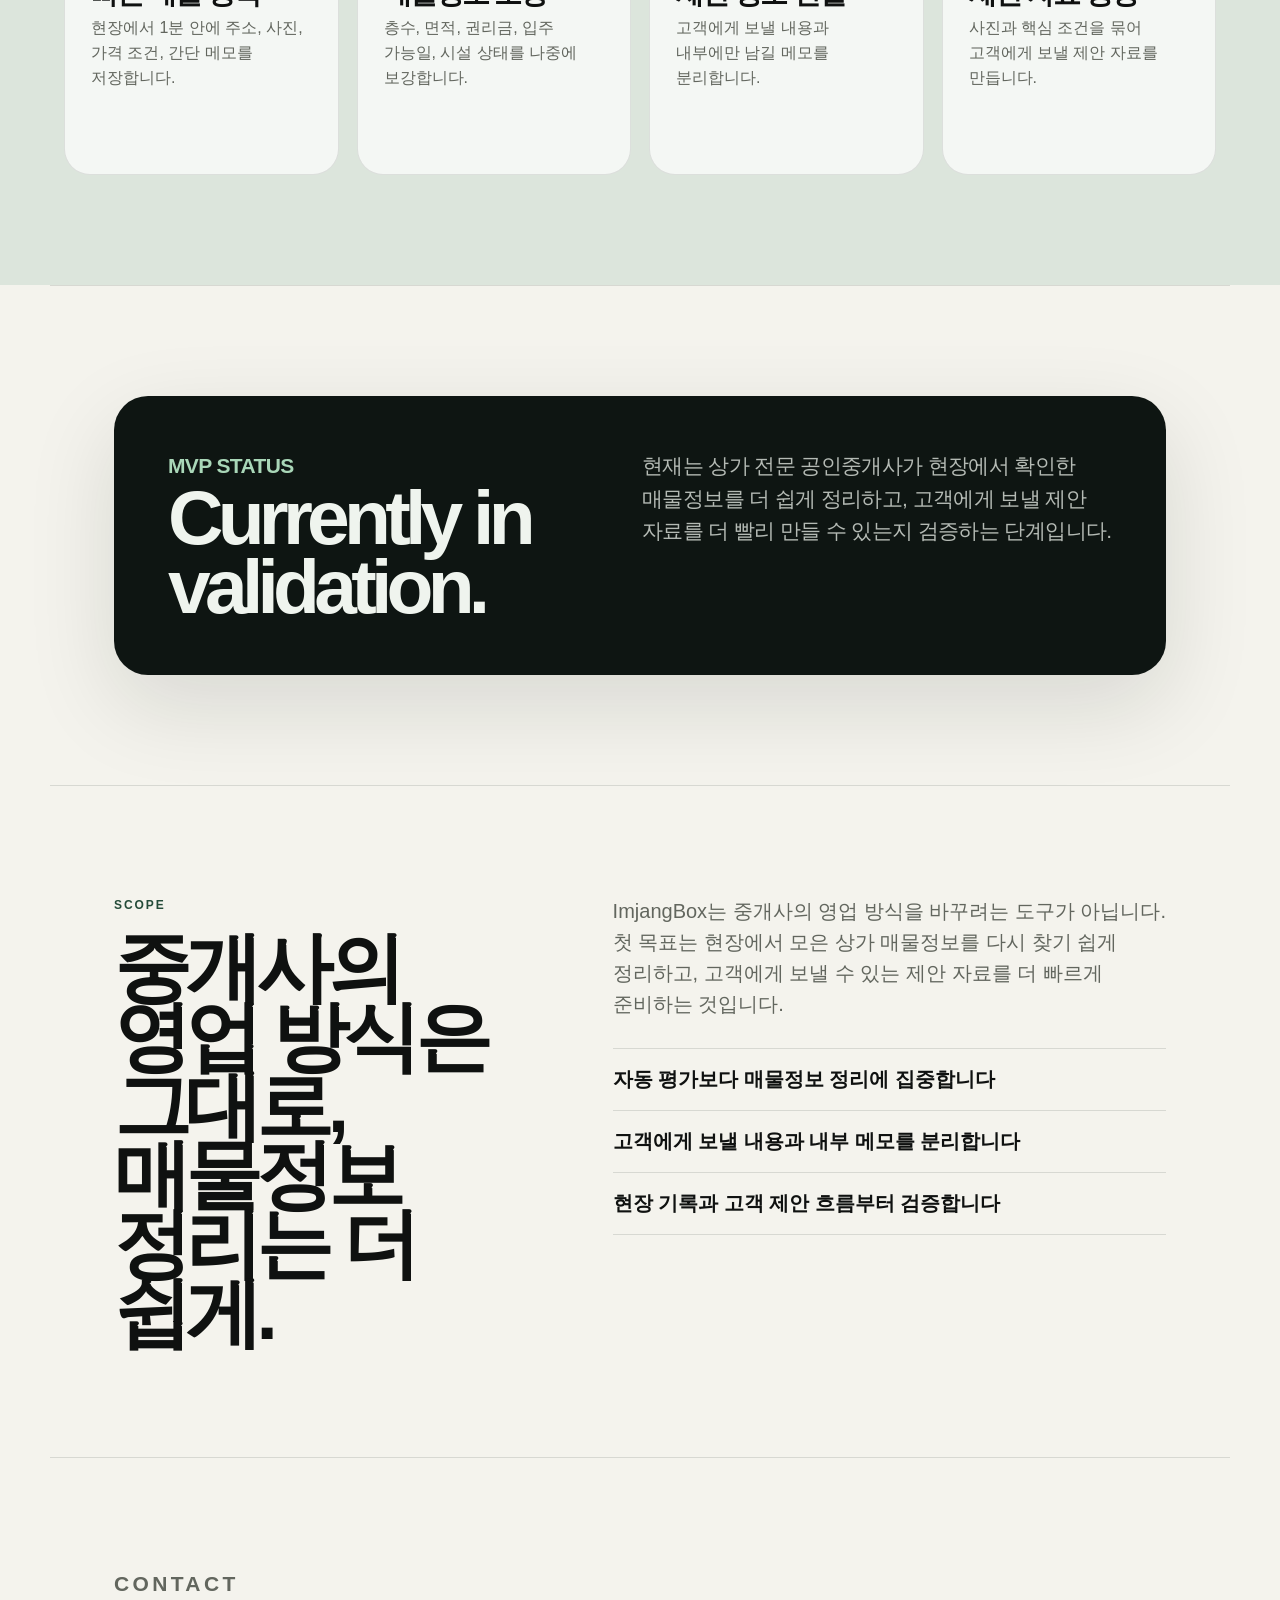
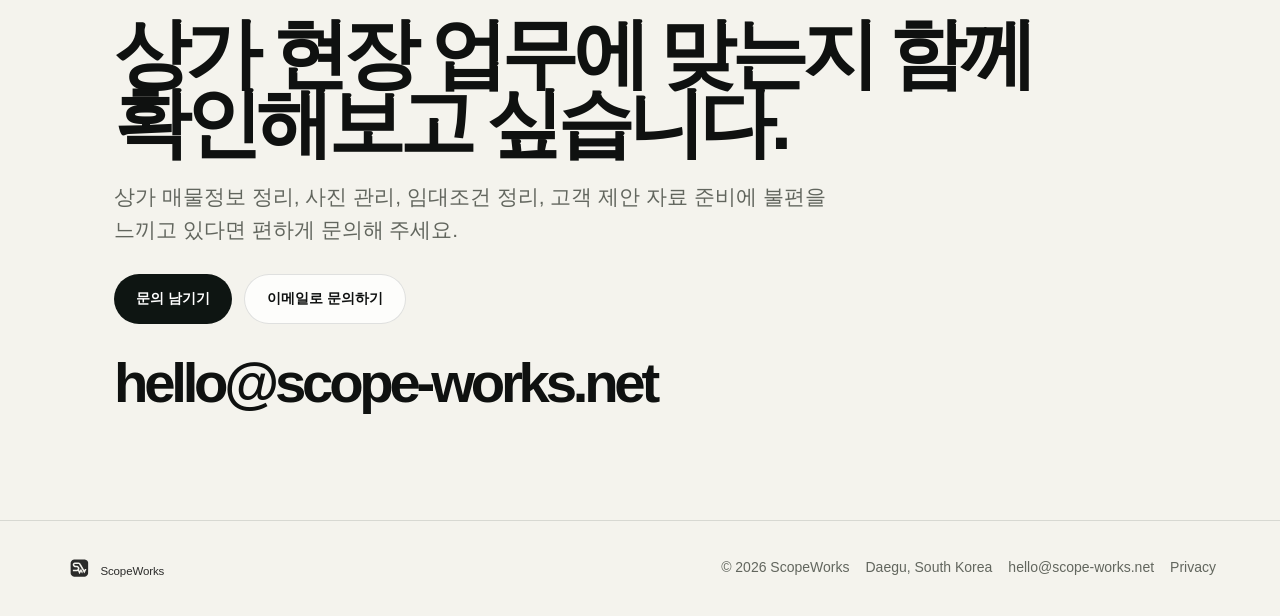
==== commit ebfe7fbc: "Polish ScopeWorks and ImjangBox copy" ====
--- a/imjangbox/index.html
+++ b/imjangbox/index.html
@@ -5,7 +5,7 @@
   <meta name="viewport" content="width=device-width, initial-scale=1" />
 
   <title>ImjangBox | 상가 중개 현장 기록·제안 도구 by ScopeWorks</title>
-  <meta name="description" content="ImjangBox는 상가 전문 공인중개사가 현장에서 확인한 상가 매물정보를 한 곳에 정리하고, 고객에게 보낼 제안 자료로 빠르게 만들 수 있도록 돕는 MVP입니다." />
+  <meta name="description" content="ImjangBox는 상가 전문 공인중개사가 현장에서 확인한 상가 매물정보를 한 곳에 정리하고, 고객에게 보낼 제안 자료까지 빠르게 준비할 수 있도록 돕습니다." />
   <meta name="theme-color" content="#0E1512" />
 
   <link rel="canonical" href="https://scope-works.net/imjangbox/" />
@@ -18,7 +18,7 @@
 
   <meta property="og:site_name" content="ScopeWorks" />
   <meta property="og:title" content="ImjangBox | 상가 매물정보를 현장에서 정리하고, 고객에게 바로 제안할 수 있게." />
-  <meta property="og:description" content="상가 매물정보를 현장에서 정리하고 고객 제안 자료로 만드는 MVP" />
+  <meta property="og:description" content="상가 매물정보를 현장에서 정리하고 고객 제안 자료로 연결하는 도구" />
   <meta property="og:type" content="website" />
   <meta property="og:url" content="https://scope-works.net/imjangbox/" />
   <meta property="og:image" content="https://scope-works.net/og-image.png" />
@@ -56,7 +56,7 @@
         <h1>ImjangBox</h1>
         <p class="hero-text">
           상가 현장에서 확인한 매물정보를 사진, 조건, 시설 메모와 함께 정리하고,
-          고객에게 보낼 제안 자료까지 빠르게 준비하는 MVP입니다.
+          고객에게 보낼 제안 자료까지 빠르게 준비할 수 있도록 돕습니다.
         </p>
         <div class="actions">
           <a class="button primary" href="https://docs.google.com/forms/d/e/1FAIpQLSdA_9wyBIyGk60wJMkXWA0QZ81RhQ4heFFH1GMJtZ8MtcViuQ/viewform?usp=sharing&amp;ouid=108030737834910059226" target="_blank" rel="noopener">테스트 참여 문의하기</a>
@@ -70,10 +70,10 @@
         </div>
         <div class="panel-body">
           <p class="panel-label">IMJANGBOX / FIELD WORKFLOW</p>
-          <div class="flow-line"><span>현장</span><strong>매물정보 빠른 등록</strong></div>
+          <div class="flow-line"><span>현장</span><strong>매물정보 빠른 기록</strong></div>
           <div class="flow-line"><span>정리</span><strong>사진·조건·시설 메모 정리</strong></div>
-          <div class="flow-line"><span>선별</span><strong>고객용 정보 선별</strong></div>
-          <div class="flow-line active"><span>제안</span><strong>제안 자료로 빠르게 전달</strong></div>
+          <div class="flow-line"><span>선별</span><strong>고객에게 보낼 정보 선별</strong></div>
+          <div class="flow-line active"><span>제안</span><strong>제안 자료로 정리</strong></div>
         </div>
       </aside>
     </section>
@@ -86,18 +86,18 @@
       <div class="product-grid">
         <div class="product-copy">
           <p>
-            ImjangBox는 대형 부동산 CRM을 다시 만들려는 서비스가 아닙니다.
-            상가 매물정보가 사진첩, 카톡, 메모장, 엑셀에 흩어지는 일을 줄이기 위한 현장형 업무 도구입니다.
+            ImjangBox는 대형 부동산 CRM을 대체하려는 서비스가 아닙니다.
+            사진첩, 카톡, 메모장, 엑셀에 흩어지는 상가 매물정보를 한 곳에 모아, 다시 찾고 바로 제안할 수 있게 만드는 현장형 업무 도구입니다.
           </p>
           <p>
-            처음 목표는 단순합니다. 현장에서 확인한 매물정보를 다시 찾기 쉽게 모아두고,
-            고객에게 보낼 제안 자료로 빠르게 정리하는 것입니다.
+            처음 목표는 단순합니다. 현장에서 확인한 매물정보를 다시 찾기 쉽게 정리하고,
+            고객에게 보낼 자료까지 빠르게 준비하는 것입니다.
           </p>
         </div>
         <div class="stack">
           <article><span>01</span><div><h3>매물정보 기록</h3><p>주소, 사진, 보증금, 월세, 권리금, 현장 메모를 빠르게 남깁니다.</p></div></article>
-          <article><span>02</span><div><h3>조건 정리</h3><p>임대조건, 시설 상태, 입주 가능일, 최근 확인일을 한 화면에 모읍니다.</p></div></article>
-          <article><span>03</span><div><h3>제안 자료</h3><p>고객에게 보낼 핵심 조건과 사진만 골라 제안 자료로 정리합니다.</p></div></article>
+          <article><span>02</span><div><h3>조건 정리</h3><p>임대조건, 시설 상태, 권리금, 입주 가능일을 한 화면에 모읍니다.</p></div></article>
+          <article><span>03</span><div><h3>제안 자료</h3><p>고객에게 보낼 핵심 조건과 사진을 골라 제안 자료로 정리합니다.</p></div></article>
         </div>
       </div>
     </section>
@@ -109,9 +109,9 @@
           <h2 id="solve-title">매물정보가 흩어지면 좋은 상가도 다시 제안하기 어렵습니다.</h2>
         </div>
         <div class="solve-grid">
-          <article><span>01</span><h3>매물정보가 여러 곳에 흩어집니다</h3><p>사진은 사진첩에, 가격 조건은 카톡에, 위치는 지도앱에 따로 남아 다시 찾기 어렵습니다.</p></article>
+          <article><span>01</span><h3>매물정보가 여기저기 흩어집니다</h3><p>사진은 사진첩에, 가격 조건은 카톡에, 위치는 지도앱에 따로 남아 다시 찾기 어렵습니다.</p></article>
           <article><span>02</span><h3>최신 조건 확인이 번거롭습니다</h3><p>보증금, 월세, 권리금, 입주 가능일처럼 바뀔 수 있는 조건을 매번 다시 확인해야 합니다.</p></article>
-          <article><span>03</span><h3>제안 자료를 매번 새로 만듭니다</h3><p>고객에게 보낼 때마다 사진을 고르고, 조건을 다시 정리하고, 설명 문구를 다시 써야 합니다.</p></article>
+          <article><span>03</span><h3>제안 자료를 매번 새로 만듭니다</h3><p>고객에게 보낼 때마다 사진을 고르고, 조건을 다시 정리하고, 설명을 다시 써야 합니다.</p></article>
         </div>
       </div>
     </section>
@@ -125,7 +125,7 @@
         <div class="method-grid">
           <article><p class="number">01</p><h3>빠른 매물 등록</h3><p>현장에서 1분 안에 주소, 사진, 가격 조건, 간단 메모를 저장합니다.</p></article>
           <article><p class="number">02</p><h3>매물정보 보강</h3><p>층수, 면적, 권리금, 입주 가능일, 시설 상태를 나중에 보강합니다.</p></article>
-          <article><p class="number">03</p><h3>공유 정보 선별</h3><p>고객에게 보낼 정보와 내부에만 남길 메모를 나눠 관리합니다.</p></article>
+          <article><p class="number">03</p><h3>제안 정보 선별</h3><p>고객에게 보낼 내용과 내부에만 남길 메모를 분리합니다.</p></article>
           <article><p class="number">04</p><h3>제안 자료 생성</h3><p>사진과 핵심 조건을 묶어 고객에게 보낼 제안 자료를 만듭니다.</p></article>
         </div>
       </div>
@@ -156,9 +156,9 @@
           고객에게 보낼 수 있는 제안 자료를 더 빠르게 준비하는 것입니다.
         </p>
         <ul>
-          <li>자동 평가보다 매물정보 정리에 먼저 집중합니다</li>
-          <li>고객에게 보낼 정보와 내부 메모를 나눠 관리합니다</li>
-          <li>먼저 현장 기록과 고객 제안 흐름부터 검증합니다</li>
+          <li>자동 평가보다 매물정보 정리에 집중합니다</li>
+          <li>고객에게 보낼 내용과 내부 메모를 분리합니다</li>
+          <li>현장 기록과 고객 제안 흐름부터 검증합니다</li>
         </ul>
       </div>
     </section>
@@ -167,10 +167,10 @@
       <p class="eyebrow">Contact</p>
       <h2>상가 현장 업무에 맞는지 함께 확인해보고 싶습니다.</h2>
       <p>
-        상가 매물정보 정리, 사진 관리, 조건 확인, 고객 제안 자료 준비에 불편을 느끼고 있다면 편하게 문의해 주세요.
+        상가 매물정보 정리, 사진 관리, 임대조건 정리, 고객 제안 자료 준비에 불편을 느끼고 있다면 편하게 문의해 주세요.
       </p>
       <div class="contact-actions">
-        <a class="button primary" href="https://docs.google.com/forms/d/e/1FAIpQLSdA_9wyBIyGk60wJMkXWA0QZ81RhQ4heFFH1GMJtZ8MtcViuQ/viewform?usp=sharing&amp;ouid=108030737834910059226" target="_blank" rel="noopener">문의 폼 열기</a>
+        <a class="button primary" href="https://docs.google.com/forms/d/e/1FAIpQLSdA_9wyBIyGk60wJMkXWA0QZ81RhQ4heFFH1GMJtZ8MtcViuQ/viewform?usp=sharing&amp;ouid=108030737834910059226" target="_blank" rel="noopener">문의 남기기</a>
         <a class="button ghost" href="mailto:hello@scope-works.net">이메일로 문의하기</a>
       </div>
       <a class="email" href="mailto:hello@scope-works.net">hello@scope-works.net</a>
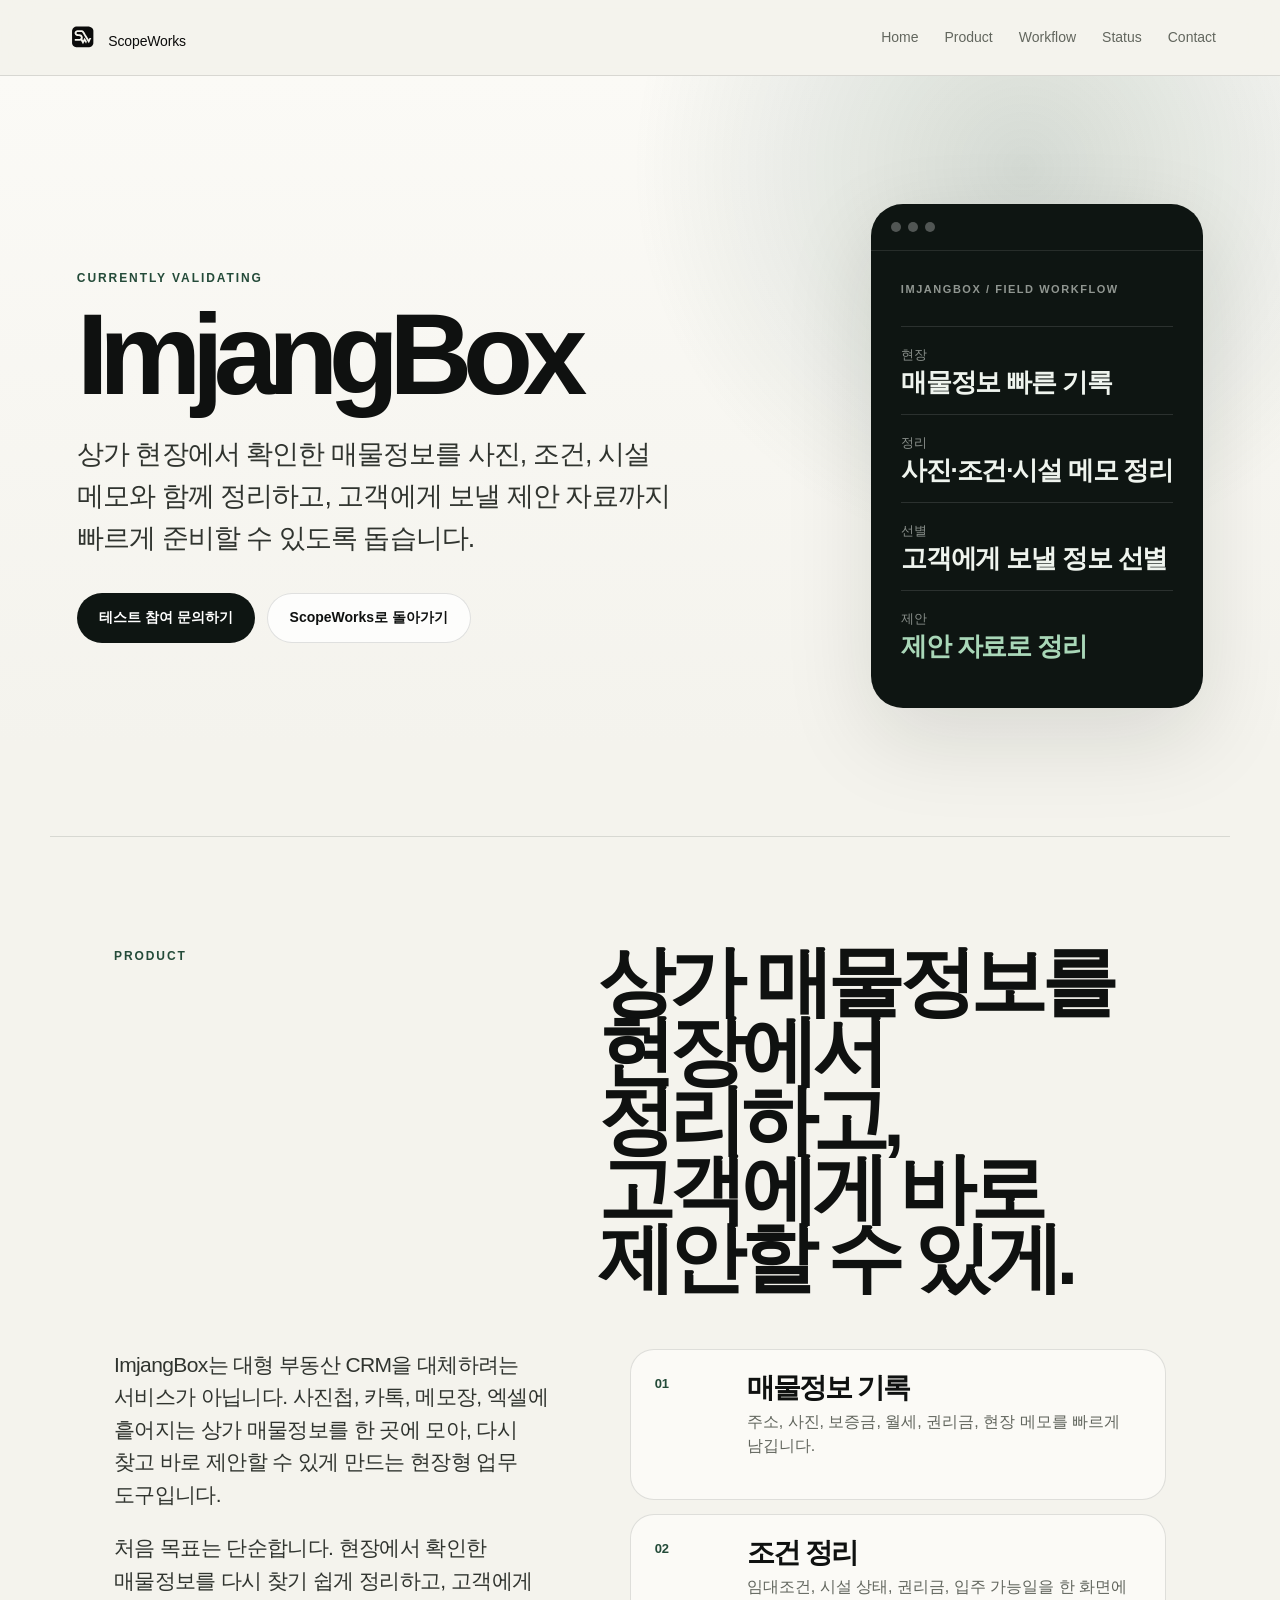
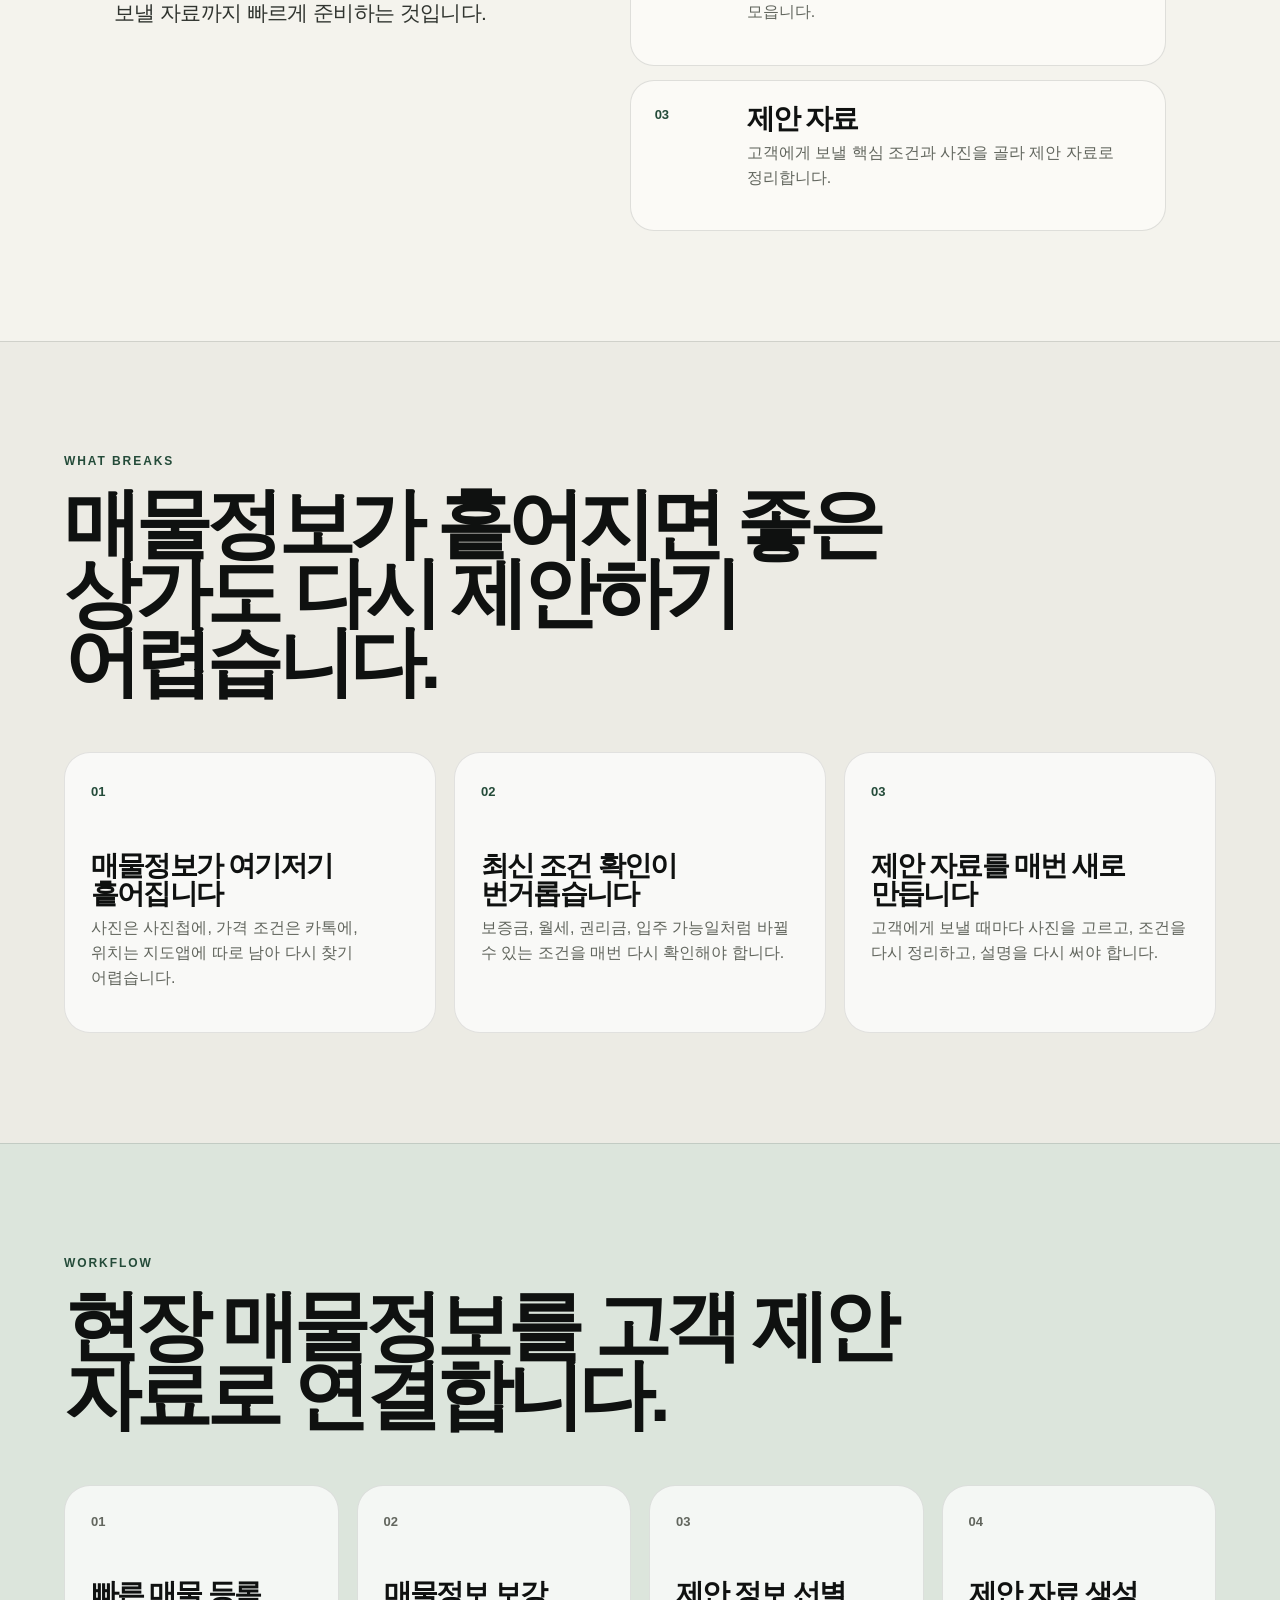
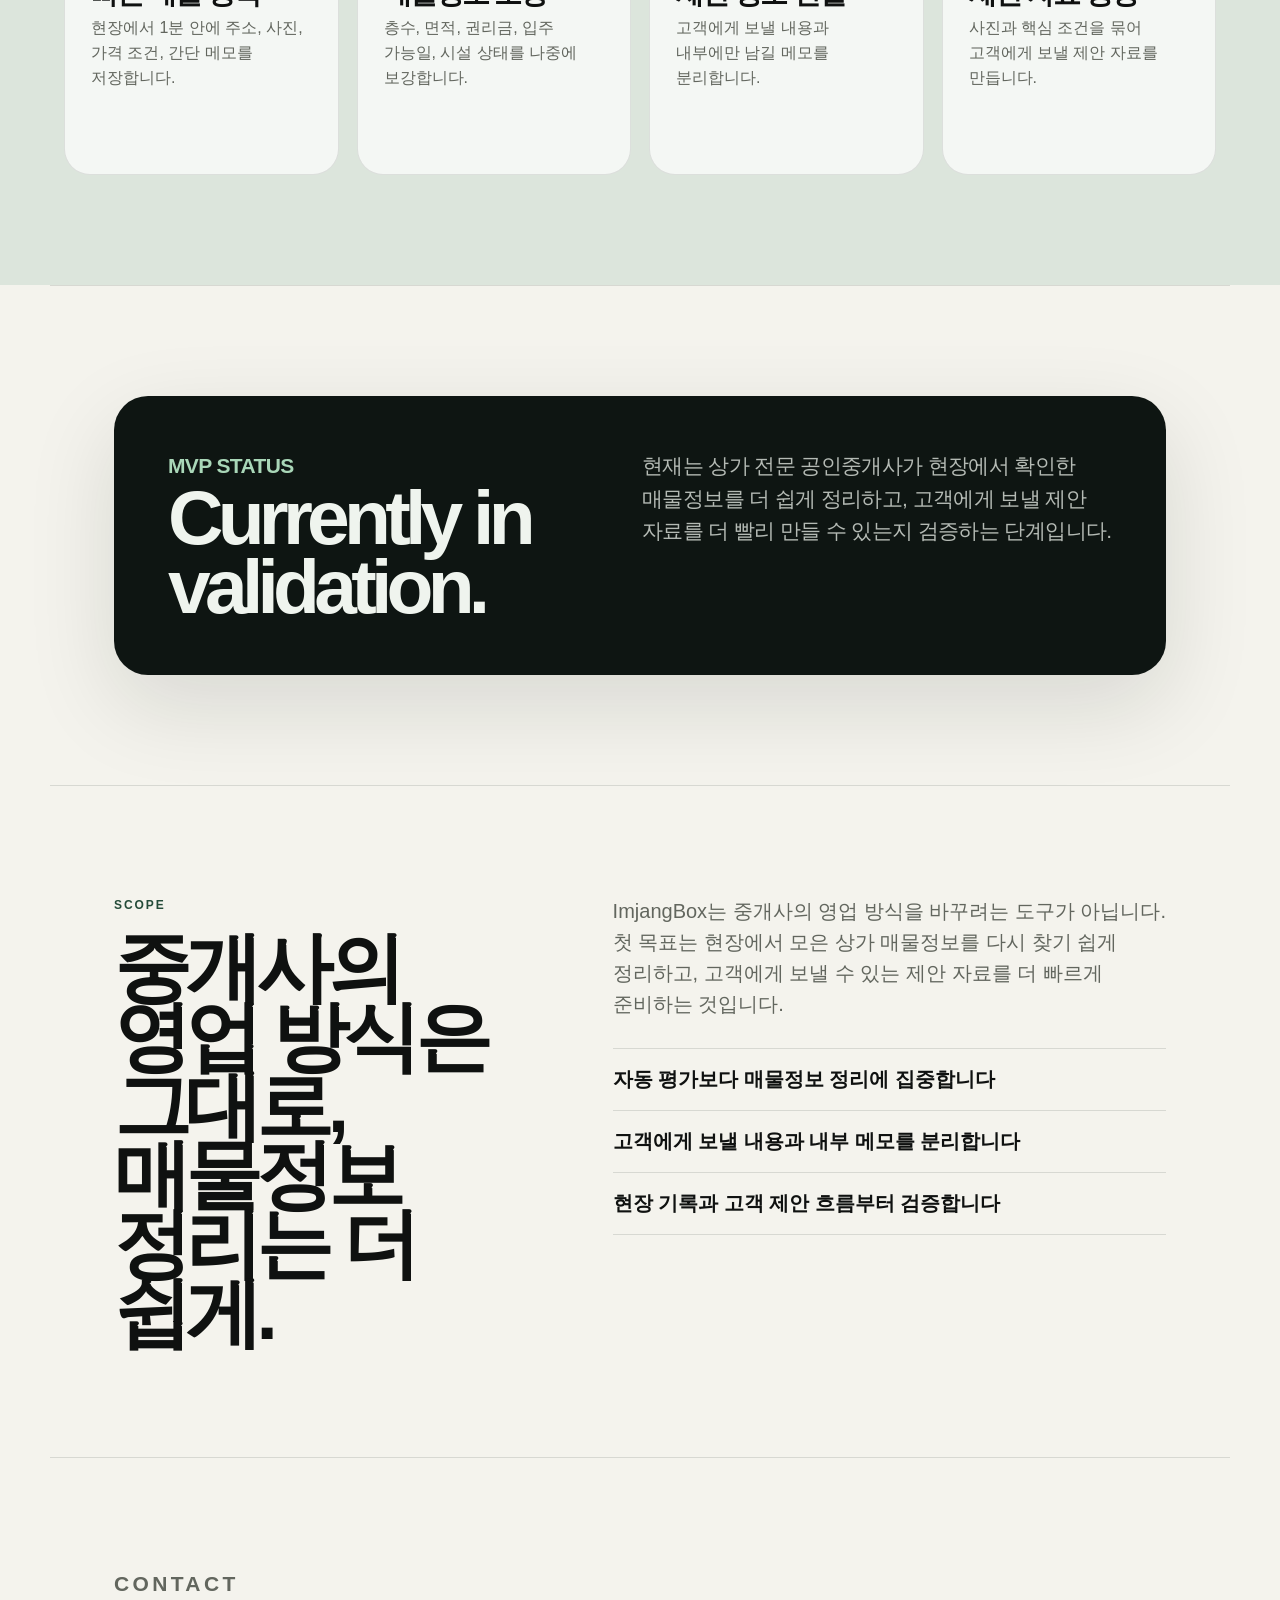
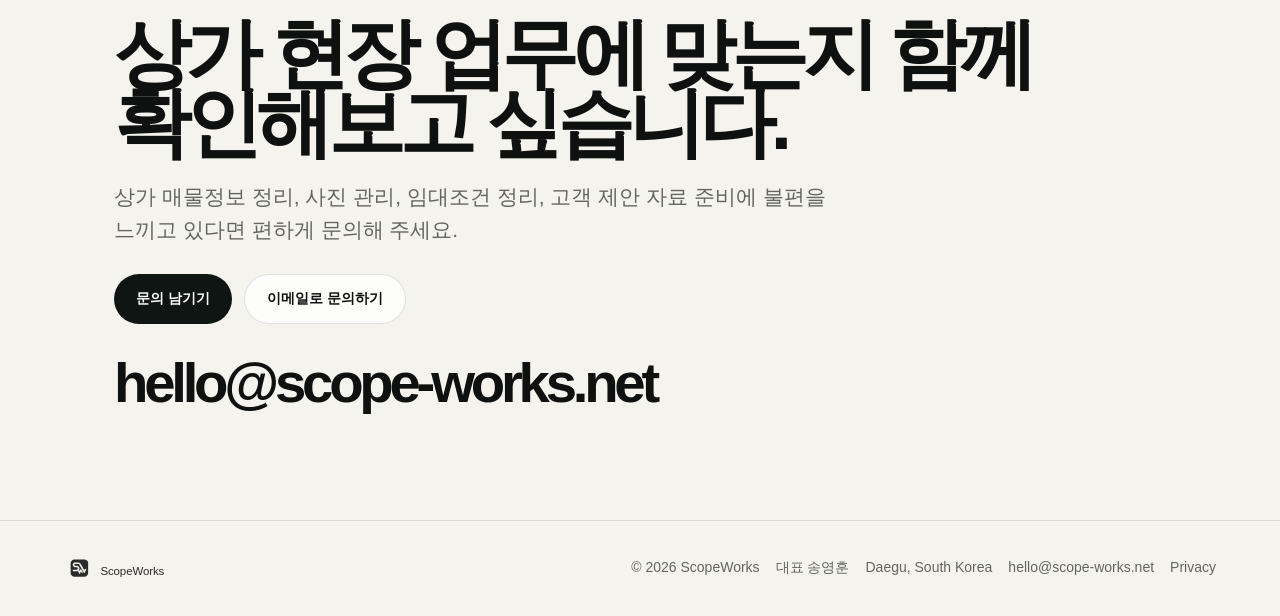
==== commit 2983af64: "Polish site metadata, OG images, privacy, and 404 page" ====
--- a/imjangbox/index.html
+++ b/imjangbox/index.html
@@ -4,7 +4,7 @@
   <meta charset="utf-8" />
   <meta name="viewport" content="width=device-width, initial-scale=1" />
 
-  <title>ImjangBox | 상가 중개 현장 기록·제안 도구 by ScopeWorks</title>
+  <title>ImjangBox | 상가 매물정보 정리·고객 제안 도구</title>
   <meta name="description" content="ImjangBox는 상가 전문 공인중개사가 현장에서 확인한 상가 매물정보를 한 곳에 정리하고, 고객에게 보낼 제안 자료까지 빠르게 준비할 수 있도록 돕습니다." />
   <meta name="theme-color" content="#0E1512" />
 
@@ -17,18 +17,20 @@
   <link rel="manifest" href="/site.webmanifest" />
 
   <meta property="og:site_name" content="ScopeWorks" />
-  <meta property="og:title" content="ImjangBox | 상가 매물정보를 현장에서 정리하고, 고객에게 바로 제안할 수 있게." />
-  <meta property="og:description" content="상가 매물정보를 현장에서 정리하고 고객 제안 자료로 연결하는 도구" />
+  <meta property="og:title" content="ImjangBox | 상가 매물정보를 고객 제안 자료로." />
+  <meta property="og:description" content="상가 매물정보를 현장에서 정리하고 고객에게 보낼 제안 자료까지 빠르게 준비합니다." />
   <meta property="og:type" content="website" />
   <meta property="og:url" content="https://scope-works.net/imjangbox/" />
-  <meta property="og:image" content="https://scope-works.net/og-image.png" />
+  <meta property="og:image" content="https://scope-works.net/imjangbox/og-image.png" />
+  <meta property="og:image:width" content="1200" />
+  <meta property="og:image:height" content="630" />
 
   <meta name="twitter:card" content="summary_large_image" />
   <meta name="twitter:title" content="ImjangBox by ScopeWorks" />
-  <meta name="twitter:description" content="상가 매물정보를 현장에서 정리하고, 고객에게 바로 제안할 수 있게." />
-  <meta name="twitter:image" content="https://scope-works.net/og-image.png" />
+  <meta name="twitter:description" content="상가 매물정보를 고객 제안 자료로." />
+  <meta name="twitter:image" content="https://scope-works.net/imjangbox/og-image.png" />
 
-  <link rel="stylesheet" href="/style-v3.css?v=20260606e" />
+  <link rel="stylesheet" href="/style-v3.css?v=20260608a" />
   <style>
     .imjangbox-page .hero { min-height: 78vh; }
     .imjangbox-page .email { font-size: clamp(30px, 4.4vw, 60px); }
@@ -181,6 +183,7 @@
     <a class="footer-brand" href="/" aria-label="ScopeWorks home"><img src="/logo.svg" alt="ScopeWorks" /></a>
     <div class="footer-meta">
       <span>© 2026 ScopeWorks</span>
+      <span>대표 송영훈</span>
       <span>Daegu, South Korea</span>
       <a href="mailto:hello@scope-works.net">hello@scope-works.net</a>
       <a href="/privacy.html">Privacy</a>
--- a/style-v3.css
+++ b/style-v3.css
@@ -52,6 +52,7 @@
     radial-gradient(circle at 80% 12%, rgba(36, 75, 57, 0.18), transparent 32%),
     linear-gradient(180deg, #fbfaf6 0%, var(--bg) 88%);
 }
+.not-found-hero { min-height: calc(100vh - 180px); }
 .hero-copy { width: min(980px, 100%); }
 .eyebrow {
   margin: 0 0 18px;
@@ -253,7 +254,7 @@
   h1 { font-size: clamp(54px, 18vw, 76px); }
   .method-grid { grid-template-columns: 1fr; }
   .stack article { grid-template-columns: 1fr; }
-  .email { word-break: break-all; }
+  .email { font-size: clamp(28px, 10vw, 42px); letter-spacing: -0.06em; word-break: break-all; }
   .footer { align-items: flex-start; flex-direction: column; }
   .footer-meta { align-items: flex-start; justify-content: flex-start; flex-direction: column; gap: 8px; }
 }
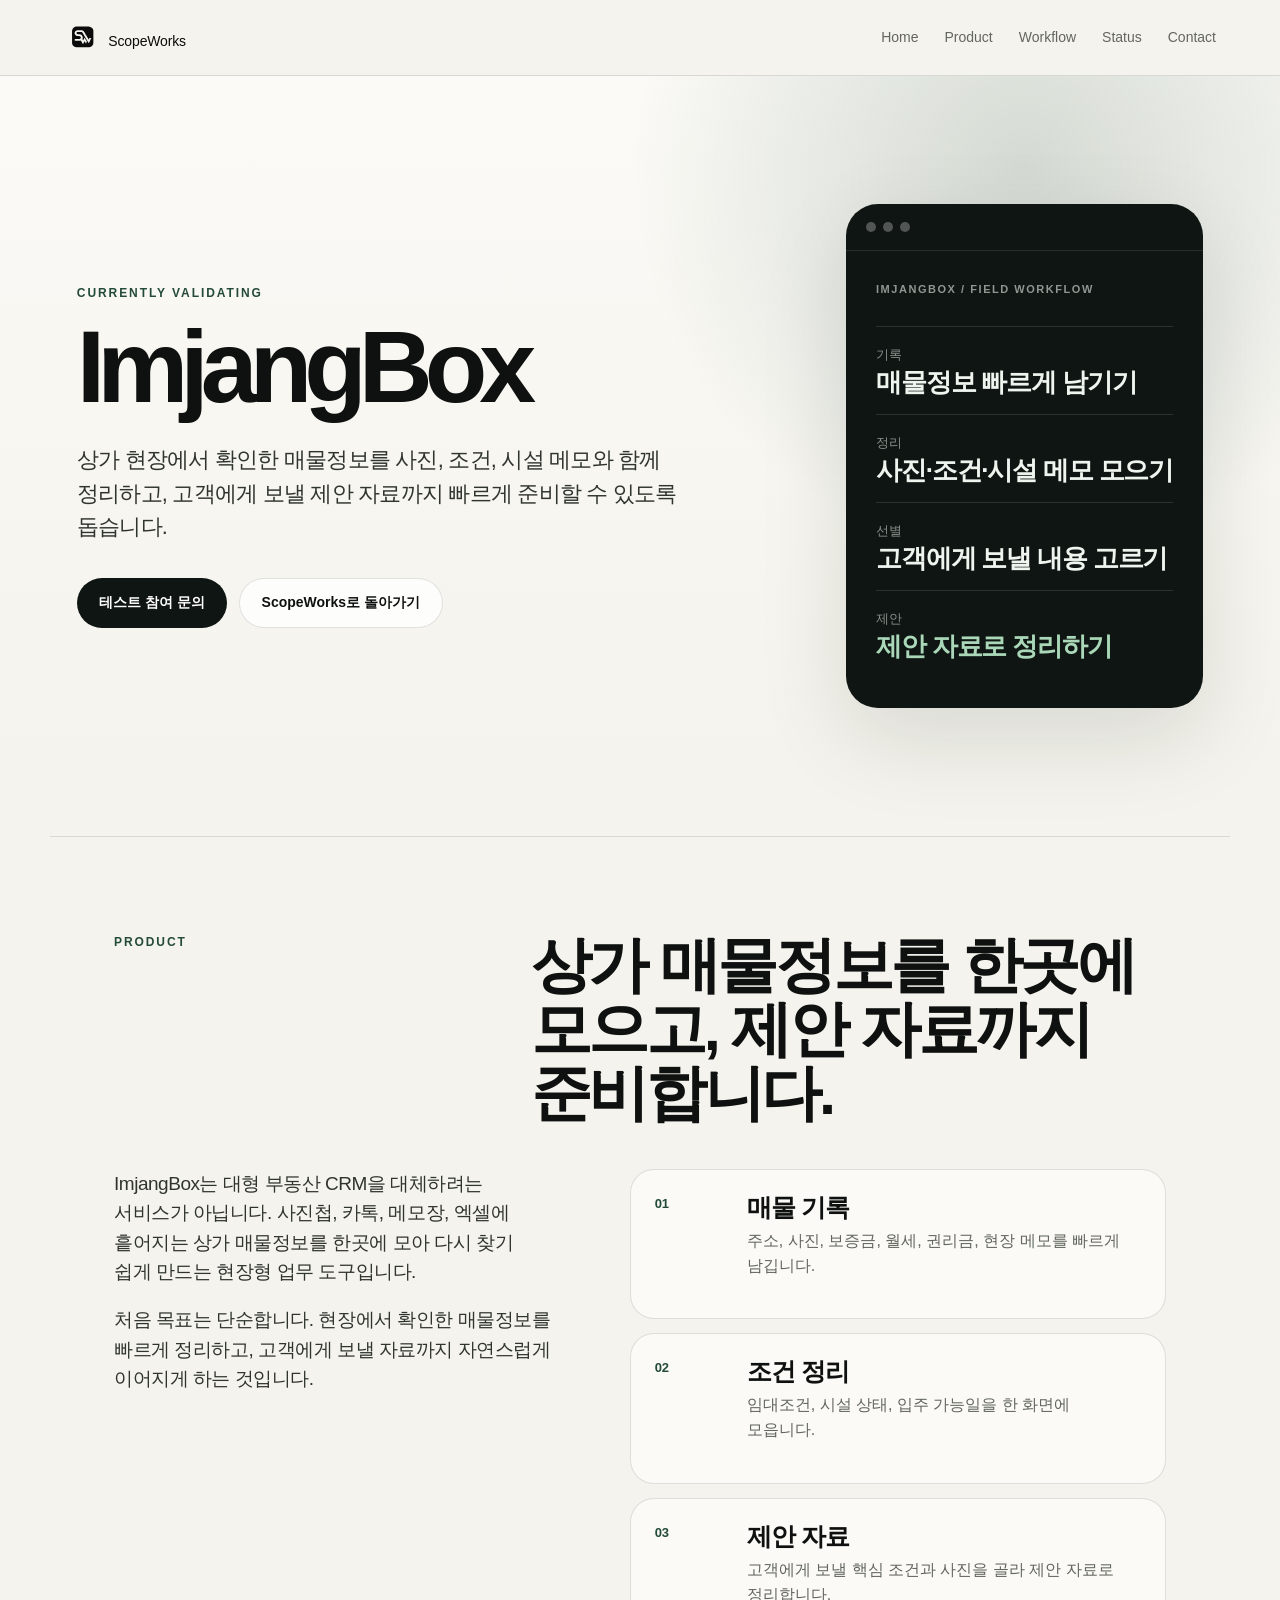
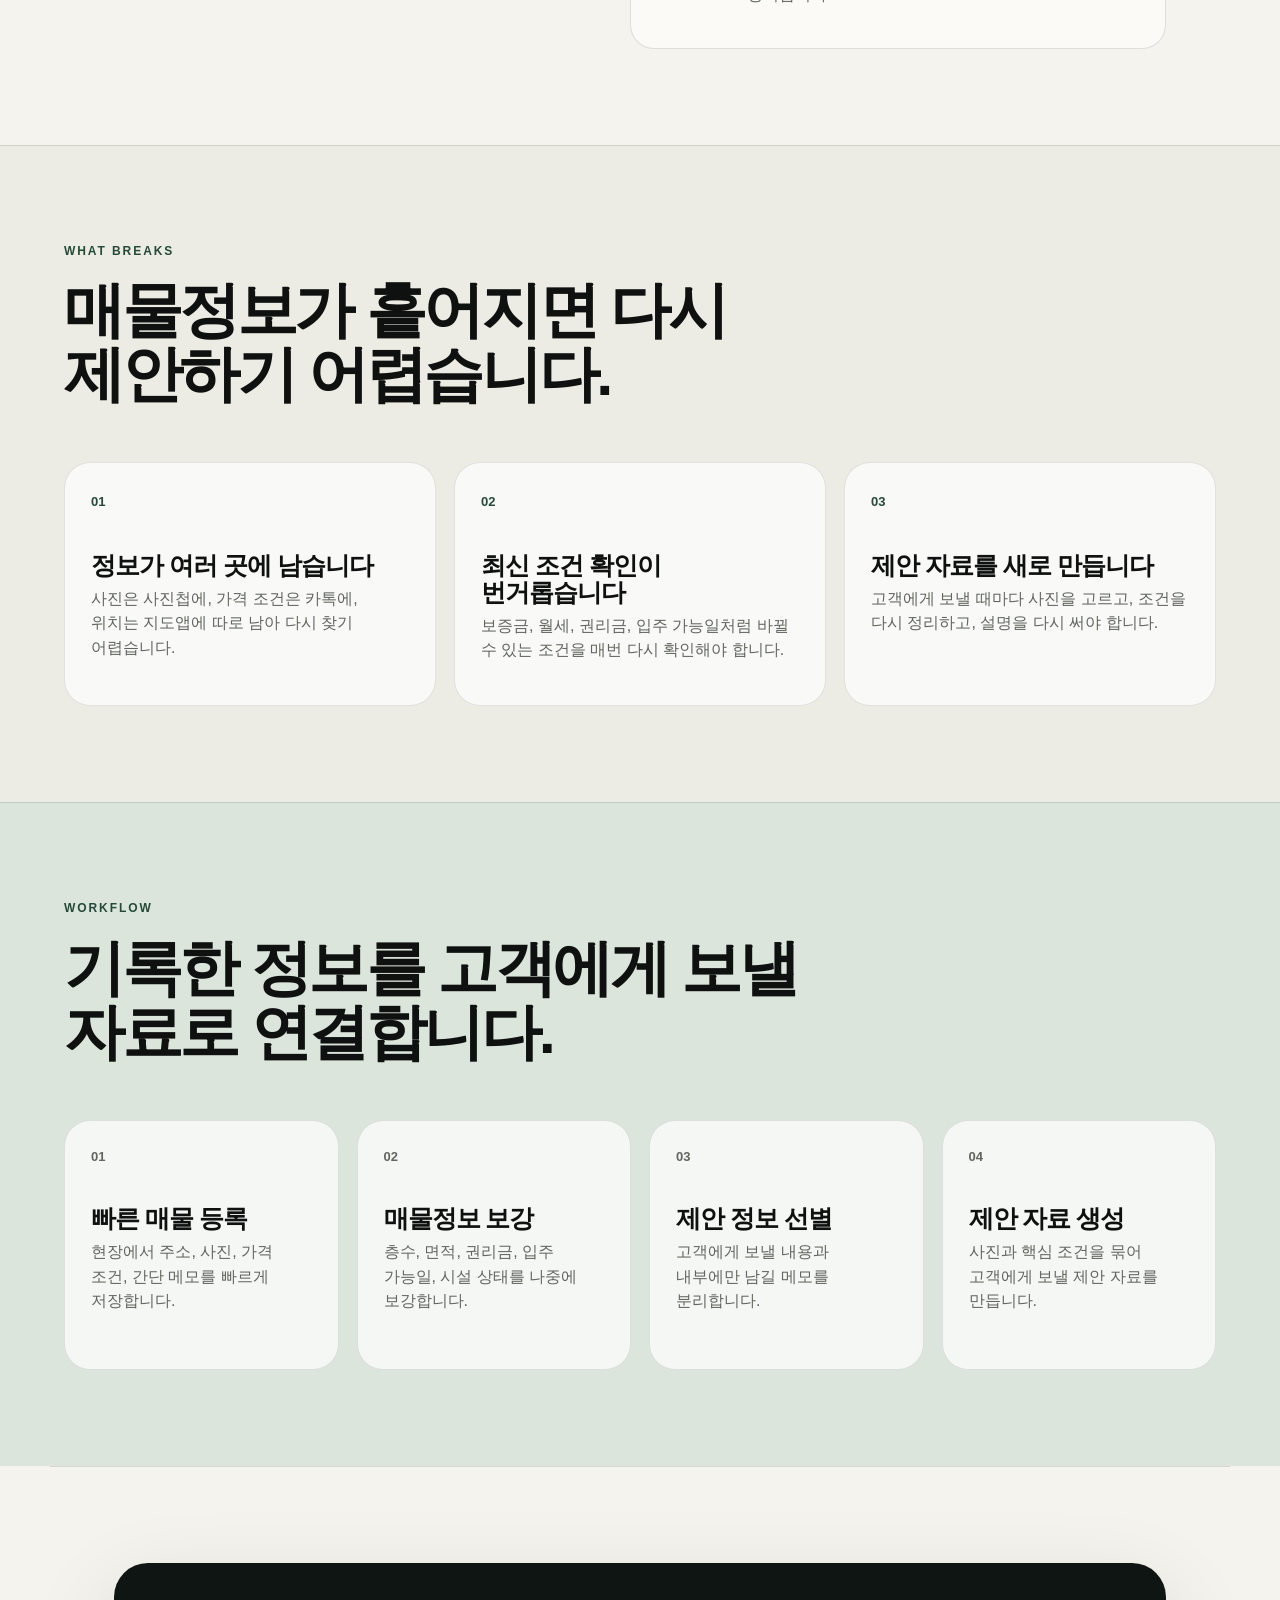
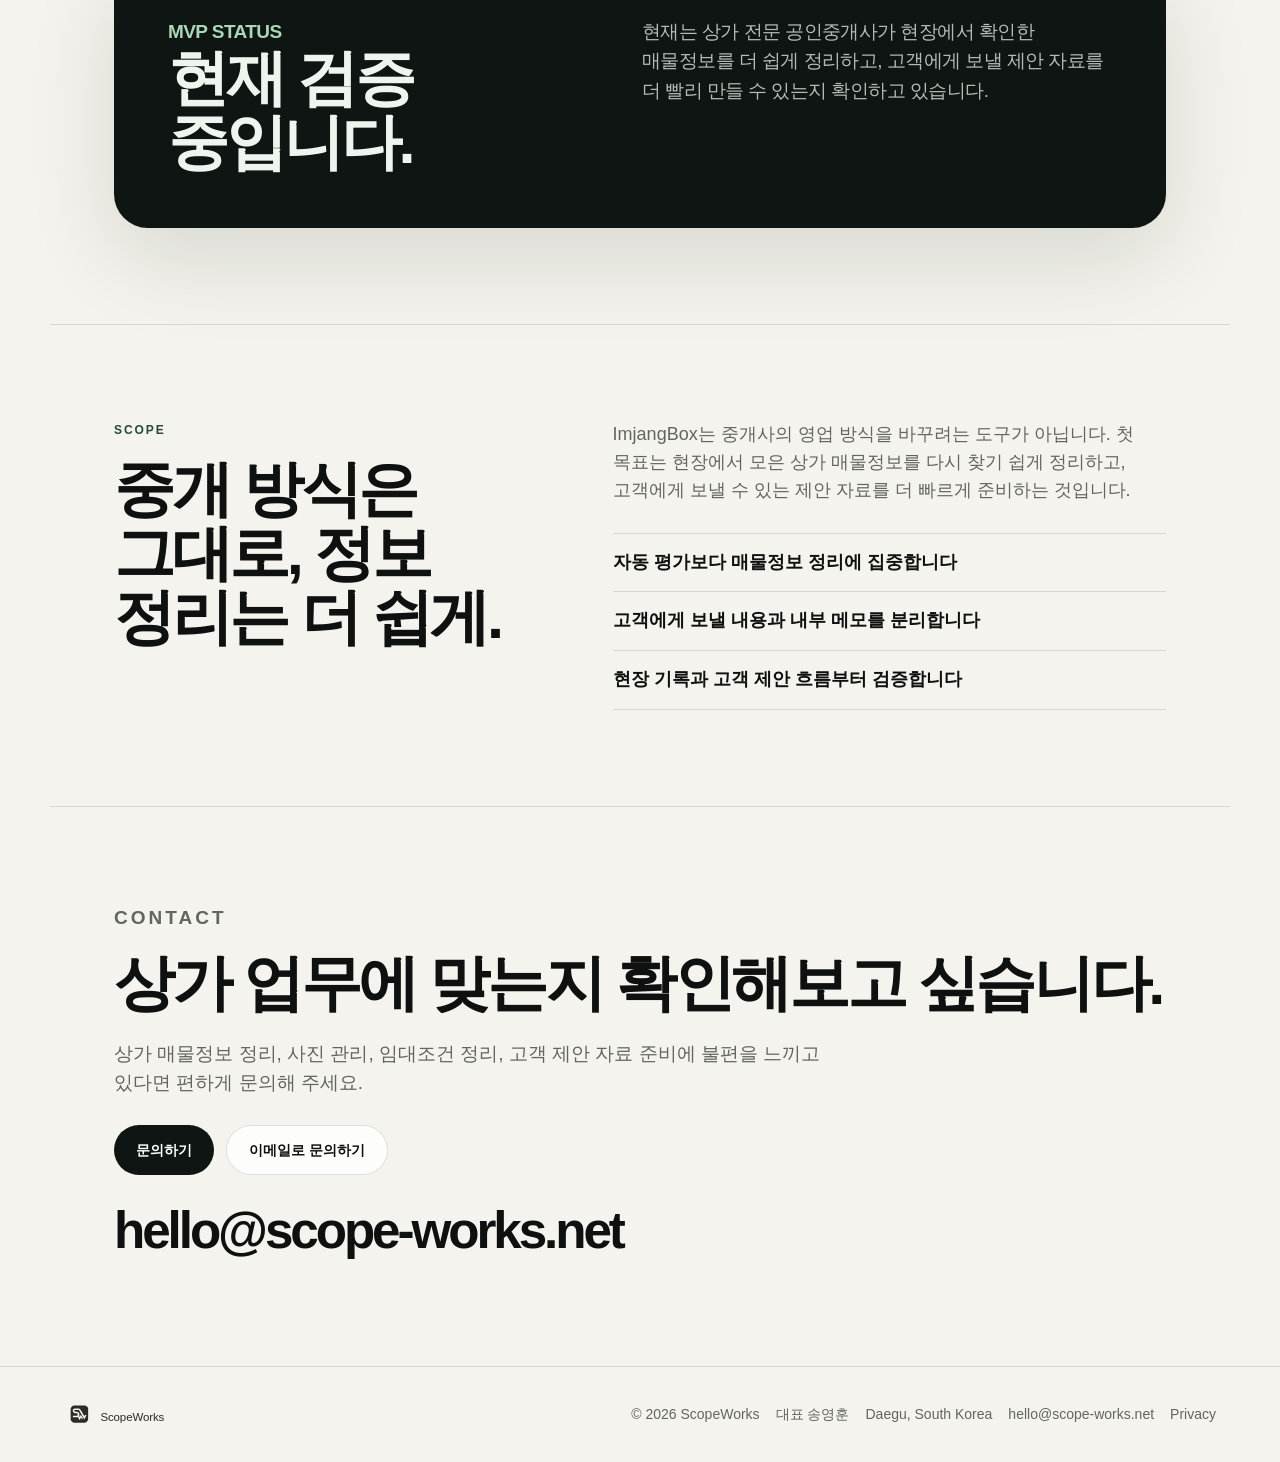
==== commit 16321840: "Add files via upload" ====
--- a/imjangbox/index.html
+++ b/imjangbox/index.html
@@ -5,7 +5,7 @@
   <meta name="viewport" content="width=device-width, initial-scale=1" />
 
   <title>ImjangBox | 상가 매물정보 정리·고객 제안 도구</title>
-  <meta name="description" content="ImjangBox는 상가 전문 공인중개사가 현장에서 확인한 상가 매물정보를 한 곳에 정리하고, 고객에게 보낼 제안 자료까지 빠르게 준비할 수 있도록 돕습니다." />
+  <meta name="description" content="ImjangBox는 상가 전문 공인중개사가 현장에서 확인한 매물정보를 한곳에 정리하고, 고객에게 보낼 제안 자료까지 빠르게 준비할 수 있도록 돕습니다." />
   <meta name="theme-color" content="#0E1512" />
 
   <link rel="canonical" href="https://scope-works.net/imjangbox/" />
@@ -17,8 +17,8 @@
   <link rel="manifest" href="/site.webmanifest" />
 
   <meta property="og:site_name" content="ScopeWorks" />
-  <meta property="og:title" content="ImjangBox | 상가 매물정보를 고객 제안 자료로." />
-  <meta property="og:description" content="상가 매물정보를 현장에서 정리하고 고객에게 보낼 제안 자료까지 빠르게 준비합니다." />
+  <meta property="og:title" content="ImjangBox | 상가 매물정보를 고객 제안 자료로" />
+  <meta property="og:description" content="현장에서 남긴 매물정보를 정리하고 고객에게 보낼 제안 자료까지 빠르게 준비합니다." />
   <meta property="og:type" content="website" />
   <meta property="og:url" content="https://scope-works.net/imjangbox/" />
   <meta property="og:image" content="https://scope-works.net/imjangbox/og-image.png" />
@@ -27,17 +27,10 @@
 
   <meta name="twitter:card" content="summary_large_image" />
   <meta name="twitter:title" content="ImjangBox by ScopeWorks" />
-  <meta name="twitter:description" content="상가 매물정보를 고객 제안 자료로." />
+  <meta name="twitter:description" content="상가 매물정보를 고객 제안 자료로 정리합니다." />
   <meta name="twitter:image" content="https://scope-works.net/imjangbox/og-image.png" />
 
-  <link rel="stylesheet" href="/style-v3.css?v=20260608a" />
-  <style>
-    .imjangbox-page .hero { min-height: 78vh; }
-    .imjangbox-page .email { font-size: clamp(30px, 4.4vw, 60px); }
-    .imjangbox-page .stack h3,
-    .imjangbox-page .method-grid h3,
-    .imjangbox-page .solve-grid h3 { letter-spacing: -0.065em; }
-  </style>
+  <link rel="stylesheet" href="/style-v3.css?v=20260609a" />
 </head>
 <body class="product-page imjangbox-page">
   <header class="site-header">
@@ -61,7 +54,7 @@
           고객에게 보낼 제안 자료까지 빠르게 준비할 수 있도록 돕습니다.
         </p>
         <div class="actions">
-          <a class="button primary" href="https://docs.google.com/forms/d/e/1FAIpQLSdA_9wyBIyGk60wJMkXWA0QZ81RhQ4heFFH1GMJtZ8MtcViuQ/viewform?usp=sharing&amp;ouid=108030737834910059226" target="_blank" rel="noopener">테스트 참여 문의하기</a>
+          <a class="button primary" href="https://docs.google.com/forms/d/e/1FAIpQLSdA_9wyBIyGk60wJMkXWA0QZ81RhQ4heFFH1GMJtZ8MtcViuQ/viewform?usp=sharing&amp;ouid=108030737834910059226" target="_blank" rel="noopener">테스트 참여 문의</a>
           <a class="button ghost" href="/">ScopeWorks로 돌아가기</a>
         </div>
       </div>
@@ -72,10 +65,10 @@
         </div>
         <div class="panel-body">
           <p class="panel-label">IMJANGBOX / FIELD WORKFLOW</p>
-          <div class="flow-line"><span>현장</span><strong>매물정보 빠른 기록</strong></div>
-          <div class="flow-line"><span>정리</span><strong>사진·조건·시설 메모 정리</strong></div>
-          <div class="flow-line"><span>선별</span><strong>고객에게 보낼 정보 선별</strong></div>
-          <div class="flow-line active"><span>제안</span><strong>제안 자료로 정리</strong></div>
+          <div class="flow-line"><span>기록</span><strong>매물정보 빠르게 남기기</strong></div>
+          <div class="flow-line"><span>정리</span><strong>사진·조건·시설 메모 모으기</strong></div>
+          <div class="flow-line"><span>선별</span><strong>고객에게 보낼 내용 고르기</strong></div>
+          <div class="flow-line active"><span>제안</span><strong>제안 자료로 정리하기</strong></div>
         </div>
       </aside>
     </section>
@@ -83,22 +76,22 @@
     <section id="product" class="product">
       <div class="section-heading">
         <p class="eyebrow">Product</p>
-        <h2>상가 매물정보를 현장에서 정리하고, 고객에게 바로 제안할 수 있게.</h2>
+        <h2>상가 매물정보를 한곳에 모으고, 제안 자료까지 준비합니다.</h2>
       </div>
       <div class="product-grid">
         <div class="product-copy">
           <p>
             ImjangBox는 대형 부동산 CRM을 대체하려는 서비스가 아닙니다.
-            사진첩, 카톡, 메모장, 엑셀에 흩어지는 상가 매물정보를 한 곳에 모아, 다시 찾고 바로 제안할 수 있게 만드는 현장형 업무 도구입니다.
+            사진첩, 카톡, 메모장, 엑셀에 흩어지는 상가 매물정보를 한곳에 모아 다시 찾기 쉽게 만드는 현장형 업무 도구입니다.
           </p>
           <p>
-            처음 목표는 단순합니다. 현장에서 확인한 매물정보를 다시 찾기 쉽게 정리하고,
-            고객에게 보낼 자료까지 빠르게 준비하는 것입니다.
+            처음 목표는 단순합니다. 현장에서 확인한 매물정보를 빠르게 정리하고,
+            고객에게 보낼 자료까지 자연스럽게 이어지게 하는 것입니다.
           </p>
         </div>
         <div class="stack">
-          <article><span>01</span><div><h3>매물정보 기록</h3><p>주소, 사진, 보증금, 월세, 권리금, 현장 메모를 빠르게 남깁니다.</p></div></article>
-          <article><span>02</span><div><h3>조건 정리</h3><p>임대조건, 시설 상태, 권리금, 입주 가능일을 한 화면에 모읍니다.</p></div></article>
+          <article><span>01</span><div><h3>매물 기록</h3><p>주소, 사진, 보증금, 월세, 권리금, 현장 메모를 빠르게 남깁니다.</p></div></article>
+          <article><span>02</span><div><h3>조건 정리</h3><p>임대조건, 시설 상태, 입주 가능일을 한 화면에 모읍니다.</p></div></article>
           <article><span>03</span><div><h3>제안 자료</h3><p>고객에게 보낼 핵심 조건과 사진을 골라 제안 자료로 정리합니다.</p></div></article>
         </div>
       </div>
@@ -108,12 +101,12 @@
       <div class="solve-inner">
         <div class="section-heading compact">
           <p class="eyebrow">What breaks</p>
-          <h2 id="solve-title">매물정보가 흩어지면 좋은 상가도 다시 제안하기 어렵습니다.</h2>
+          <h2 id="solve-title">매물정보가 흩어지면 다시 제안하기 어렵습니다.</h2>
         </div>
         <div class="solve-grid">
-          <article><span>01</span><h3>매물정보가 여기저기 흩어집니다</h3><p>사진은 사진첩에, 가격 조건은 카톡에, 위치는 지도앱에 따로 남아 다시 찾기 어렵습니다.</p></article>
+          <article><span>01</span><h3>정보가 여러 곳에 남습니다</h3><p>사진은 사진첩에, 가격 조건은 카톡에, 위치는 지도앱에 따로 남아 다시 찾기 어렵습니다.</p></article>
           <article><span>02</span><h3>최신 조건 확인이 번거롭습니다</h3><p>보증금, 월세, 권리금, 입주 가능일처럼 바뀔 수 있는 조건을 매번 다시 확인해야 합니다.</p></article>
-          <article><span>03</span><h3>제안 자료를 매번 새로 만듭니다</h3><p>고객에게 보낼 때마다 사진을 고르고, 조건을 다시 정리하고, 설명을 다시 써야 합니다.</p></article>
+          <article><span>03</span><h3>제안 자료를 새로 만듭니다</h3><p>고객에게 보낼 때마다 사진을 고르고, 조건을 다시 정리하고, 설명을 다시 써야 합니다.</p></article>
         </div>
       </div>
     </section>
@@ -122,10 +115,10 @@
       <div class="method-inner">
         <div class="section-heading compact">
           <p class="eyebrow">Workflow</p>
-          <h2>현장 매물정보를 고객 제안 자료로 연결합니다.</h2>
+          <h2>기록한 정보를 고객에게 보낼 자료로 연결합니다.</h2>
         </div>
         <div class="method-grid">
-          <article><p class="number">01</p><h3>빠른 매물 등록</h3><p>현장에서 1분 안에 주소, 사진, 가격 조건, 간단 메모를 저장합니다.</p></article>
+          <article><p class="number">01</p><h3>빠른 매물 등록</h3><p>현장에서 주소, 사진, 가격 조건, 간단 메모를 빠르게 저장합니다.</p></article>
           <article><p class="number">02</p><h3>매물정보 보강</h3><p>층수, 면적, 권리금, 입주 가능일, 시설 상태를 나중에 보강합니다.</p></article>
           <article><p class="number">03</p><h3>제안 정보 선별</h3><p>고객에게 보낼 내용과 내부에만 남길 메모를 분리합니다.</p></article>
           <article><p class="number">04</p><h3>제안 자료 생성</h3><p>사진과 핵심 조건을 묶어 고객에게 보낼 제안 자료를 만듭니다.</p></article>
@@ -137,11 +130,11 @@
       <div class="status-card">
         <div>
           <p class="eyebrow">MVP Status</p>
-          <h2 id="status-title">Currently in validation.</h2>
+          <h2 id="status-title">현재 검증 중입니다.</h2>
         </div>
         <p>
           현재는 상가 전문 공인중개사가 현장에서 확인한 매물정보를 더 쉽게 정리하고,
-          고객에게 보낼 제안 자료를 더 빨리 만들 수 있는지 검증하는 단계입니다.
+          고객에게 보낼 제안 자료를 더 빨리 만들 수 있는지 확인하고 있습니다.
         </p>
       </div>
     </section>
@@ -149,7 +142,7 @@
     <section class="company" aria-labelledby="not-title">
       <div class="company-statement">
         <p class="eyebrow">Scope</p>
-        <h2 id="not-title">중개사의 영업 방식은 그대로,<br />매물정보 정리는 더 쉽게.</h2>
+        <h2 id="not-title">중개 방식은 그대로, 정보 정리는 더 쉽게.</h2>
       </div>
       <div class="company-copy">
         <p>
@@ -167,12 +160,12 @@
 
     <section id="contact" class="contact product-contact">
       <p class="eyebrow">Contact</p>
-      <h2>상가 현장 업무에 맞는지 함께 확인해보고 싶습니다.</h2>
+      <h2>상가 업무에 맞는지 확인해보고 싶습니다.</h2>
       <p>
         상가 매물정보 정리, 사진 관리, 임대조건 정리, 고객 제안 자료 준비에 불편을 느끼고 있다면 편하게 문의해 주세요.
       </p>
       <div class="contact-actions">
-        <a class="button primary" href="https://docs.google.com/forms/d/e/1FAIpQLSdA_9wyBIyGk60wJMkXWA0QZ81RhQ4heFFH1GMJtZ8MtcViuQ/viewform?usp=sharing&amp;ouid=108030737834910059226" target="_blank" rel="noopener">문의 남기기</a>
+        <a class="button primary" href="https://docs.google.com/forms/d/e/1FAIpQLSdA_9wyBIyGk60wJMkXWA0QZ81RhQ4heFFH1GMJtZ8MtcViuQ/viewform?usp=sharing&amp;ouid=108030737834910059226" target="_blank" rel="noopener">문의하기</a>
         <a class="button ghost" href="mailto:hello@scope-works.net">이메일로 문의하기</a>
       </div>
       <a class="email" href="mailto:hello@scope-works.net">hello@scope-works.net</a>
--- a/style-v3.css
+++ b/style-v3.css
@@ -66,14 +66,14 @@
 h1 {
   margin-bottom: 30px;
   max-width: 980px;
-  font-size: clamp(64px, 9vw, 138px);
-  line-height: 0.86;
-  letter-spacing: -0.085em;
+  font-size: clamp(58px, 8vw, 122px);
+  line-height: 0.9;
+  letter-spacing: -0.078em;
 }
 .hero-text {
   max-width: 760px;
   color: #30342f;
-  font-size: clamp(20px, 2.1vw, 27px);
+  font-size: clamp(18px, 1.7vw, 23px);
   letter-spacing: -0.035em;
 }
 .actions, .contact-actions { display: flex; flex-wrap: wrap; gap: 12px; margin-top: 34px; }
@@ -112,21 +112,21 @@
 .product, .company, .contact, .status-section {
   width: min(1180px, 100%);
   margin: 0 auto;
-  padding: 110px clamp(22px, 5vw, 72px);
+  padding: 96px clamp(22px, 5vw, 72px);
   border-top: 1px solid var(--line);
 }
 .section-heading {
   display: grid;
-  grid-template-columns: minmax(0, .82fr) minmax(0, 1.18fr);
+  grid-template-columns: minmax(0, .68fr) minmax(0, 1.32fr);
   gap: clamp(36px, 7vw, 110px);
   align-items: start;
-  margin-bottom: 56px;
+  margin-bottom: 44px;
 }
 .section-heading h2, .company-statement h2, .contact h2, .status-card h2 {
   margin-bottom: 0;
-  font-size: clamp(42px, 6vw, 92px);
-  line-height: .9;
-  letter-spacing: -.075em;
+  font-size: clamp(38px, 5vw, 72px);
+  line-height: 1.03;
+  letter-spacing: -.055em;
 }
 .product-grid {
   display: grid;
@@ -134,7 +134,7 @@
   gap: clamp(36px, 6vw, 80px);
   align-items: start;
 }
-.product-copy { font-size: 21px; color: #30342f; letter-spacing: -.03em; }
+.product-copy { font-size: 19px; color: #30342f; letter-spacing: -.025em; }
 .stack { display: grid; gap: 14px; }
 .stack article {
   display: grid;
@@ -148,15 +148,15 @@
 .stack span, .number, .solve-grid span { color: var(--green); font-weight: 900; font-size: 13px; }
 .stack h3, .method-grid h3, .solve-grid h3 {
   margin-bottom: 8px;
-  font-size: 28px;
-  line-height: 1;
-  letter-spacing: -.055em;
+  font-size: 25px;
+  line-height: 1.08;
+  letter-spacing: -.04em;
 }
 .stack p, .method-grid p, .company-copy p, .contact p, .solve-grid p, .status-card p, .privacy-body p, .privacy-body li { color: var(--muted); }
 
 .solve {
   width: 100%;
-  padding: 110px clamp(22px, 5vw, 72px);
+  padding: 96px clamp(22px, 5vw, 72px);
   background: #ecebe4;
   border-top: 1px solid var(--line);
 }
@@ -164,30 +164,30 @@
 .section-heading.compact { display: block; max-width: 900px; }
 .solve-grid { display: grid; grid-template-columns: repeat(3, 1fr); gap: 18px; margin-top: 56px; }
 .solve-grid article {
-  min-height: 260px;
+  min-height: 220px;
   padding: 26px;
   background: rgba(255,255,255,.7);
   border: 1px solid rgba(15,17,16,.1);
   border-radius: 26px;
 }
-.solve-grid h3 { margin-top: 48px; }
+.solve-grid h3 { margin-top: 38px; }
 
 .method {
   width: 100%;
-  padding: 110px clamp(22px, 5vw, 72px);
+  padding: 96px clamp(22px, 5vw, 72px);
   background: var(--green-2);
   border-top: 1px solid var(--line);
 }
 .method-inner { width: min(1180px, 100%); margin: 0 auto; }
 .method-grid { display: grid; grid-template-columns: repeat(4, 1fr); gap: 18px; margin-top: 56px; }
 .method-grid article {
-  min-height: 290px;
+  min-height: 250px;
   padding: 26px;
   background: rgba(255,255,255,.68);
   border: 1px solid rgba(15,17,16,.1);
   border-radius: 26px;
 }
-.method-grid h3 { margin-top: 48px; }
+.method-grid h3 { margin-top: 38px; }
 
 .status-card {
   display: grid;
@@ -201,23 +201,23 @@
   box-shadow: var(--shadow);
 }
 .status-card .eyebrow { color: #a9d7b8; }
-.status-card p { margin-bottom: 0; font-size: 21px; color: rgba(239,244,238,.74); letter-spacing: -.03em; }
+.status-card p { margin-bottom: 0; font-size: 19px; color: rgba(239,244,238,.74); letter-spacing: -.03em; }
 
 .company { display: grid; grid-template-columns: minmax(0, .85fr) minmax(0, 1.15fr); gap: clamp(36px, 7vw, 110px); }
-.company-copy { font-size: 20px; }
+.company-copy { font-size: 18px; }
 .company-copy ul { margin: 28px 0 0; padding: 0; list-style: none; border-top: 1px solid var(--line); }
 .company-copy li { padding: 15px 0; border-bottom: 1px solid var(--line); font-weight: 750; }
 
 .contact { min-height: 560px; }
 .contact h2 { margin-bottom: 24px; }
-.contact p { max-width: 720px; font-size: 21px; }
+.contact p { max-width: 720px; font-size: 19px; }
 .email {
   display: inline-block;
   margin-top: 32px;
-  font-size: clamp(34px, 5vw, 76px);
+  font-size: clamp(30px, 4.2vw, 58px);
   line-height: .95;
   font-weight: 900;
-  letter-spacing: -.075em;
+  letter-spacing: -.06em;
 }
 
 .footer {
@@ -234,7 +234,7 @@
 .footer-meta { display: flex; align-items: center; justify-content: flex-end; gap: 16px; flex-wrap: wrap; }
 .footer a:hover { color: var(--ink); }
 
-.privacy-main { width: min(960px, 100%); margin: 0 auto; padding: 110px clamp(22px, 5vw, 72px); }
+.privacy-main { width: min(960px, 100%); margin: 0 auto; padding: 96px clamp(22px, 5vw, 72px); }
 .privacy-main h1 { font-size: clamp(48px, 8vw, 96px); margin-bottom: 28px; }
 .privacy-body { padding-top: 30px; border-top: 1px solid var(--line); font-size: 19px; }
 .privacy-body h2 { margin-top: 44px; margin-bottom: 12px; font-size: 28px; letter-spacing: -.04em; }
@@ -258,3 +258,46 @@
   .footer { align-items: flex-start; flex-direction: column; }
   .footer-meta { align-items: flex-start; justify-content: flex-start; flex-direction: column; gap: 8px; }
 }
+
+
+/* v1.1 Korean readability polish */
+.product-page .hero { min-height: 78vh; }
+.product-page .section-heading h2,
+.product-page .company-statement h2,
+.product-page .contact h2,
+.product-page .status-card h2 {
+  font-size: clamp(36px, 4.8vw, 68px);
+  line-height: 1.04;
+  letter-spacing: -0.055em;
+}
+.product-page .email { font-size: clamp(28px, 4vw, 52px); }
+.product-page .stack h3,
+.product-page .method-grid h3,
+.product-page .solve-grid h3 { letter-spacing: -0.04em; }
+.product-actions { margin-top: 28px; }
+
+@media (max-width: 980px) {
+  .section-heading { gap: 22px; }
+  .section-heading.compact { max-width: 780px; }
+}
+@media (max-width: 640px) {
+  .hero { min-height: auto; }
+  h1 { font-size: clamp(48px, 15vw, 68px); line-height: .93; letter-spacing: -0.075em; }
+  .hero-text { font-size: 17px; line-height: 1.62; letter-spacing: -0.025em; }
+  .section-heading h2,
+  .company-statement h2,
+  .contact h2,
+  .status-card h2,
+  .product-page .section-heading h2,
+  .product-page .company-statement h2,
+  .product-page .contact h2,
+  .product-page .status-card h2 {
+    font-size: clamp(32px, 10.5vw, 48px);
+    line-height: 1.06;
+    letter-spacing: -0.05em;
+  }
+  .product-copy, .company-copy, .contact p, .status-card p { font-size: 16px; line-height: 1.7; }
+  .stack h3, .method-grid h3, .solve-grid h3 { font-size: 22px; line-height: 1.12; }
+  .solve-grid article, .method-grid article { min-height: auto; }
+  .email { font-size: clamp(26px, 8.5vw, 36px); letter-spacing: -0.055em; }
+}
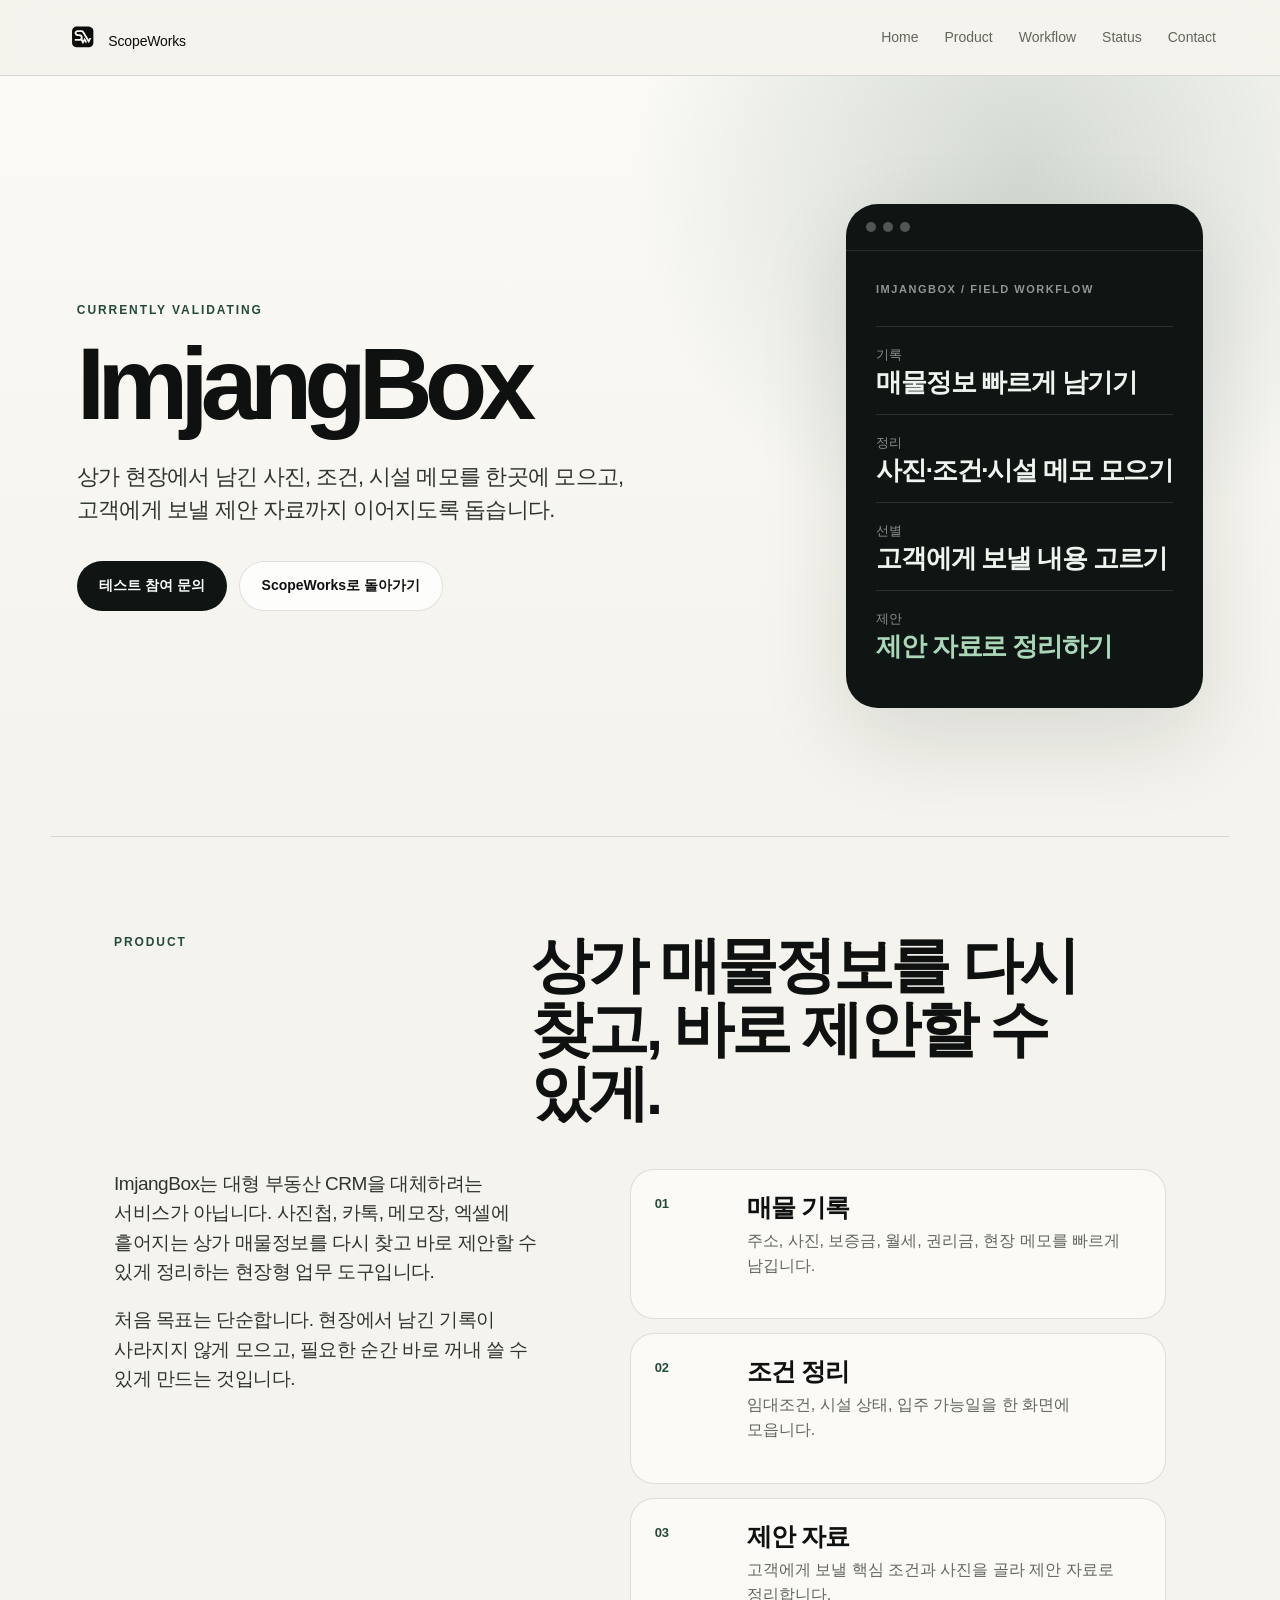
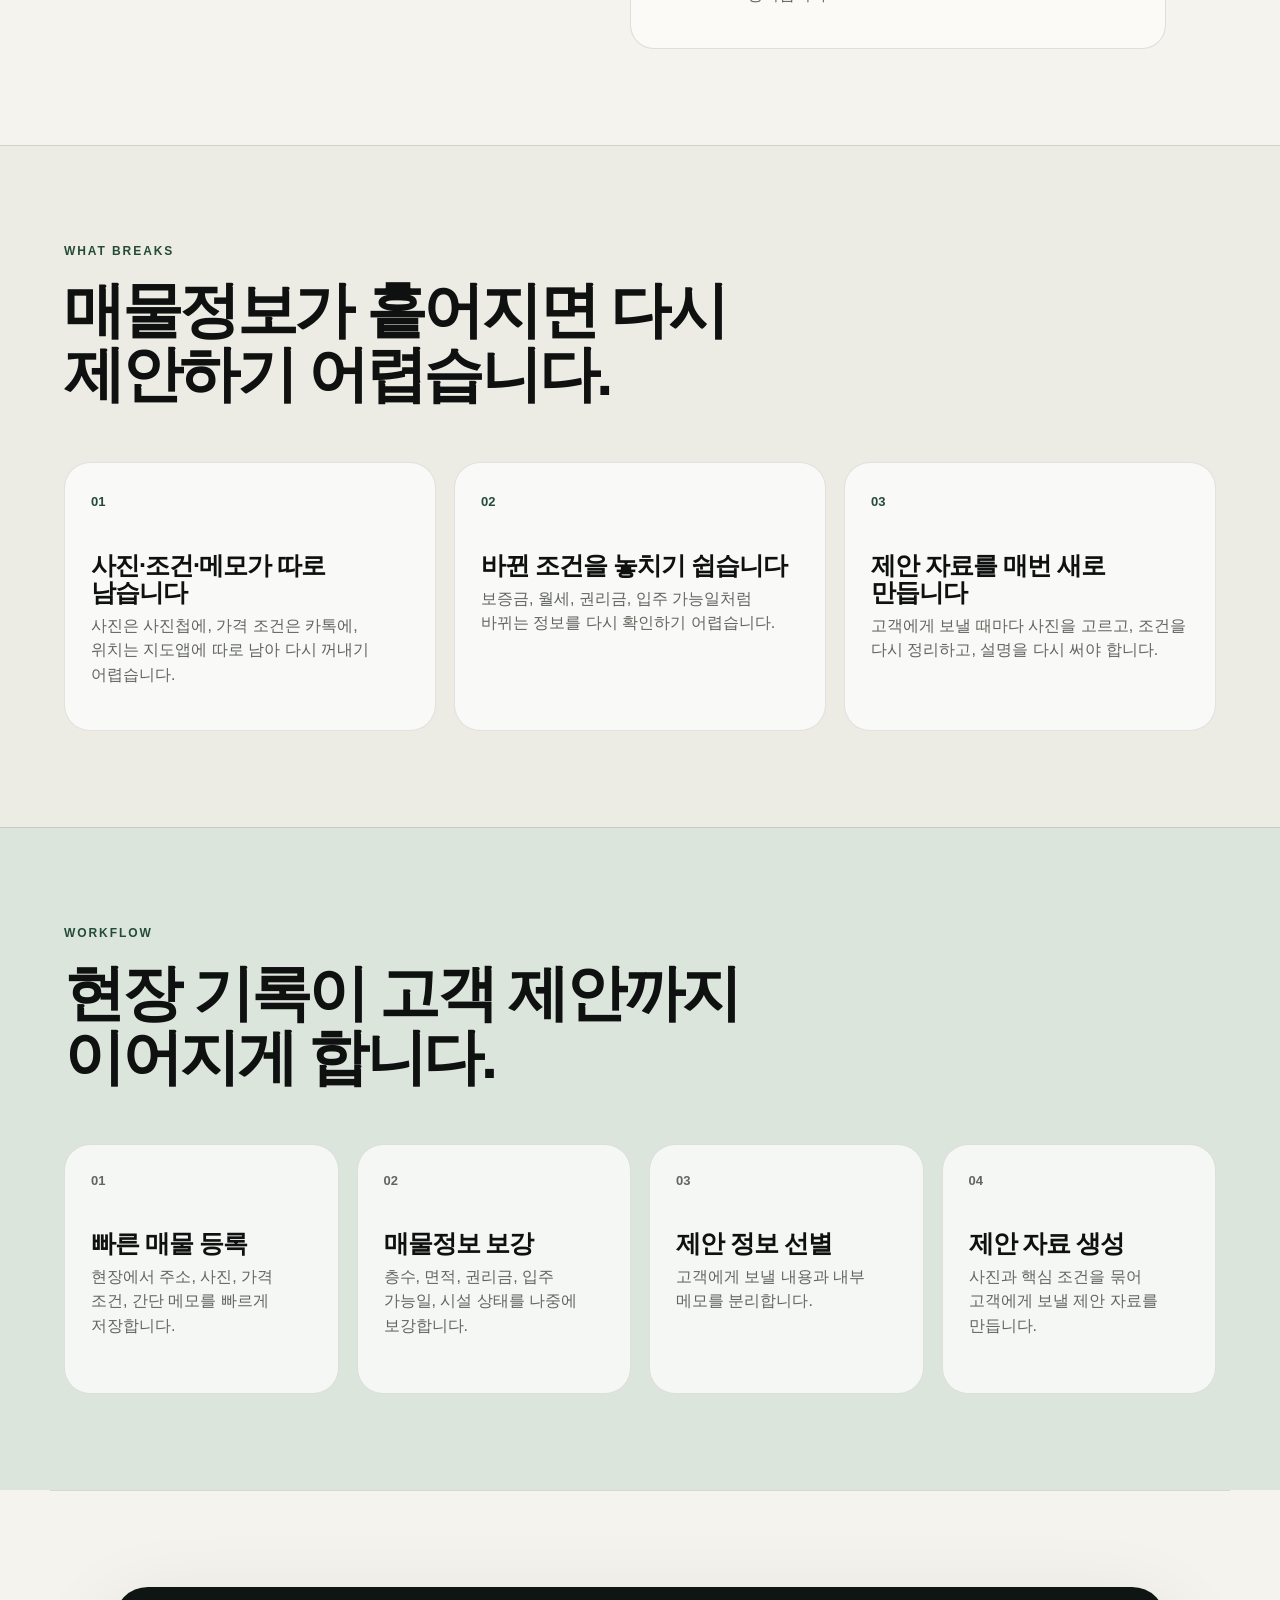
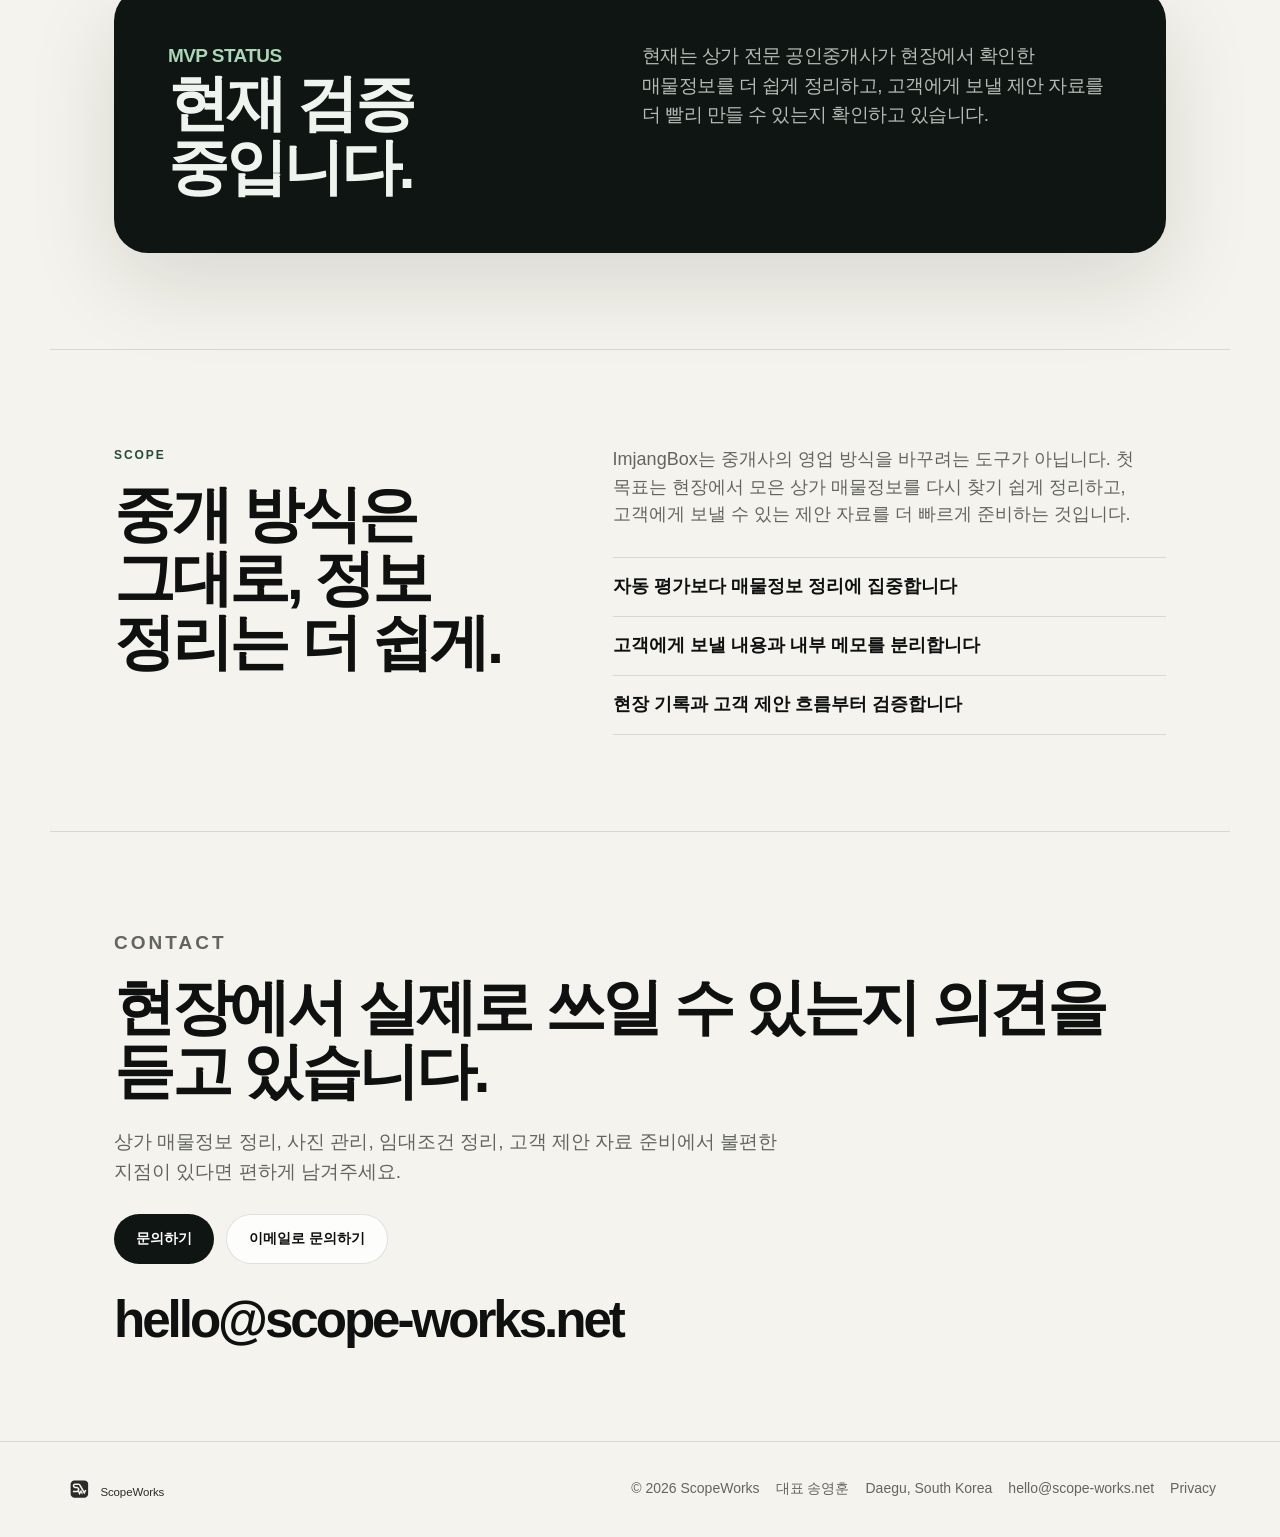
==== commit f18cca2e: "Add files via upload" ====
--- a/imjangbox/index.html
+++ b/imjangbox/index.html
@@ -30,16 +30,16 @@
   <meta name="twitter:description" content="상가 매물정보를 고객 제안 자료로 정리합니다." />
   <meta name="twitter:image" content="https://scope-works.net/imjangbox/og-image.png" />
 
-  <link rel="stylesheet" href="/style-v3.css?v=20260609a" />
+  <link rel="stylesheet" href="/style-v3.css?v=20260609b" />
 </head>
 <body class="product-page imjangbox-page">
   <header class="site-header">
     <a class="wordmark" href="/" aria-label="ScopeWorks home"><img src="/logo.svg" alt="ScopeWorks" /></a>
     <nav class="nav" aria-label="Product navigation">
       <a href="/">Home</a>
-      <a href="#product">Product</a>
-      <a href="#method">Workflow</a>
-      <a href="#status">Status</a>
+      <a class="optional" href="#product">Product</a>
+      <a class="optional" href="#method">Workflow</a>
+      <a class="optional" href="#status">Status</a>
       <a href="#contact">Contact</a>
     </nav>
   </header>
@@ -50,8 +50,8 @@
         <p class="eyebrow">Currently validating</p>
         <h1>ImjangBox</h1>
         <p class="hero-text">
-          상가 현장에서 확인한 매물정보를 사진, 조건, 시설 메모와 함께 정리하고,
-          고객에게 보낼 제안 자료까지 빠르게 준비할 수 있도록 돕습니다.
+          상가 현장에서 남긴 사진, 조건, 시설 메모를 한곳에 모으고,
+          고객에게 보낼 제안 자료까지 이어지도록 돕습니다.
         </p>
         <div class="actions">
           <a class="button primary" href="https://docs.google.com/forms/d/e/1FAIpQLSdA_9wyBIyGk60wJMkXWA0QZ81RhQ4heFFH1GMJtZ8MtcViuQ/viewform?usp=sharing&amp;ouid=108030737834910059226" target="_blank" rel="noopener">테스트 참여 문의</a>
@@ -76,17 +76,16 @@
     <section id="product" class="product">
       <div class="section-heading">
         <p class="eyebrow">Product</p>
-        <h2>상가 매물정보를 한곳에 모으고, 제안 자료까지 준비합니다.</h2>
+        <h2>상가 매물정보를 다시 찾고, 바로 제안할 수 있게.</h2>
       </div>
       <div class="product-grid">
         <div class="product-copy">
           <p>
             ImjangBox는 대형 부동산 CRM을 대체하려는 서비스가 아닙니다.
-            사진첩, 카톡, 메모장, 엑셀에 흩어지는 상가 매물정보를 한곳에 모아 다시 찾기 쉽게 만드는 현장형 업무 도구입니다.
+            사진첩, 카톡, 메모장, 엑셀에 흩어지는 상가 매물정보를 다시 찾고 바로 제안할 수 있게 정리하는 현장형 업무 도구입니다.
           </p>
           <p>
-            처음 목표는 단순합니다. 현장에서 확인한 매물정보를 빠르게 정리하고,
-            고객에게 보낼 자료까지 자연스럽게 이어지게 하는 것입니다.
+            처음 목표는 단순합니다. 현장에서 남긴 기록이 사라지지 않게 모으고, 필요한 순간 바로 꺼내 쓸 수 있게 만드는 것입니다.
           </p>
         </div>
         <div class="stack">
@@ -104,9 +103,9 @@
           <h2 id="solve-title">매물정보가 흩어지면 다시 제안하기 어렵습니다.</h2>
         </div>
         <div class="solve-grid">
-          <article><span>01</span><h3>정보가 여러 곳에 남습니다</h3><p>사진은 사진첩에, 가격 조건은 카톡에, 위치는 지도앱에 따로 남아 다시 찾기 어렵습니다.</p></article>
-          <article><span>02</span><h3>최신 조건 확인이 번거롭습니다</h3><p>보증금, 월세, 권리금, 입주 가능일처럼 바뀔 수 있는 조건을 매번 다시 확인해야 합니다.</p></article>
-          <article><span>03</span><h3>제안 자료를 새로 만듭니다</h3><p>고객에게 보낼 때마다 사진을 고르고, 조건을 다시 정리하고, 설명을 다시 써야 합니다.</p></article>
+          <article><span>01</span><h3>사진·조건·메모가 따로 남습니다</h3><p>사진은 사진첩에, 가격 조건은 카톡에, 위치는 지도앱에 따로 남아 다시 꺼내기 어렵습니다.</p></article>
+          <article><span>02</span><h3>바뀐 조건을 놓치기 쉽습니다</h3><p>보증금, 월세, 권리금, 입주 가능일처럼 바뀌는 정보를 다시 확인하기 어렵습니다.</p></article>
+          <article><span>03</span><h3>제안 자료를 매번 새로 만듭니다</h3><p>고객에게 보낼 때마다 사진을 고르고, 조건을 다시 정리하고, 설명을 다시 써야 합니다.</p></article>
         </div>
       </div>
     </section>
@@ -115,12 +114,12 @@
       <div class="method-inner">
         <div class="section-heading compact">
           <p class="eyebrow">Workflow</p>
-          <h2>기록한 정보를 고객에게 보낼 자료로 연결합니다.</h2>
+          <h2>현장 기록이 고객 제안까지 이어지게 합니다.</h2>
         </div>
         <div class="method-grid">
           <article><p class="number">01</p><h3>빠른 매물 등록</h3><p>현장에서 주소, 사진, 가격 조건, 간단 메모를 빠르게 저장합니다.</p></article>
           <article><p class="number">02</p><h3>매물정보 보강</h3><p>층수, 면적, 권리금, 입주 가능일, 시설 상태를 나중에 보강합니다.</p></article>
-          <article><p class="number">03</p><h3>제안 정보 선별</h3><p>고객에게 보낼 내용과 내부에만 남길 메모를 분리합니다.</p></article>
+          <article><p class="number">03</p><h3>제안 정보 선별</h3><p>고객에게 보낼 내용과 내부 메모를 분리합니다.</p></article>
           <article><p class="number">04</p><h3>제안 자료 생성</h3><p>사진과 핵심 조건을 묶어 고객에게 보낼 제안 자료를 만듭니다.</p></article>
         </div>
       </div>
@@ -160,9 +159,9 @@
 
     <section id="contact" class="contact product-contact">
       <p class="eyebrow">Contact</p>
-      <h2>상가 업무에 맞는지 확인해보고 싶습니다.</h2>
+      <h2>현장에서 실제로 쓰일 수 있는지 의견을 듣고 있습니다.</h2>
       <p>
-        상가 매물정보 정리, 사진 관리, 임대조건 정리, 고객 제안 자료 준비에 불편을 느끼고 있다면 편하게 문의해 주세요.
+        상가 매물정보 정리, 사진 관리, 임대조건 정리, 고객 제안 자료 준비에서 불편한 지점이 있다면 편하게 남겨주세요.
       </p>
       <div class="contact-actions">
         <a class="button primary" href="https://docs.google.com/forms/d/e/1FAIpQLSdA_9wyBIyGk60wJMkXWA0QZ81RhQ4heFFH1GMJtZ8MtcViuQ/viewform?usp=sharing&amp;ouid=108030737834910059226" target="_blank" rel="noopener">문의하기</a>
--- a/style-v3.css
+++ b/style-v3.css
@@ -260,7 +260,7 @@
 }
 
 
-/* v1.1 Korean readability polish */
+/* v1.2 ScopeWorks tone polish */
 .product-page .hero { min-height: 78vh; }
 .product-page .section-heading h2,
 .product-page .company-statement h2,
@@ -301,3 +301,13 @@
   .solve-grid article, .method-grid article { min-height: auto; }
   .email { font-size: clamp(26px, 8.5vw, 36px); letter-spacing: -0.055em; }
 }
+
+
+/* v1.2 ScopeWorks tone polish */
+@media (max-width: 640px) {
+  .nav a.optional { display: none; }
+  .site-header { gap: 12px; }
+  .nav { gap: 16px; }
+  .email { font-size: clamp(24px, 7.6vw, 34px); }
+  .contact { min-height: auto; }
+}
